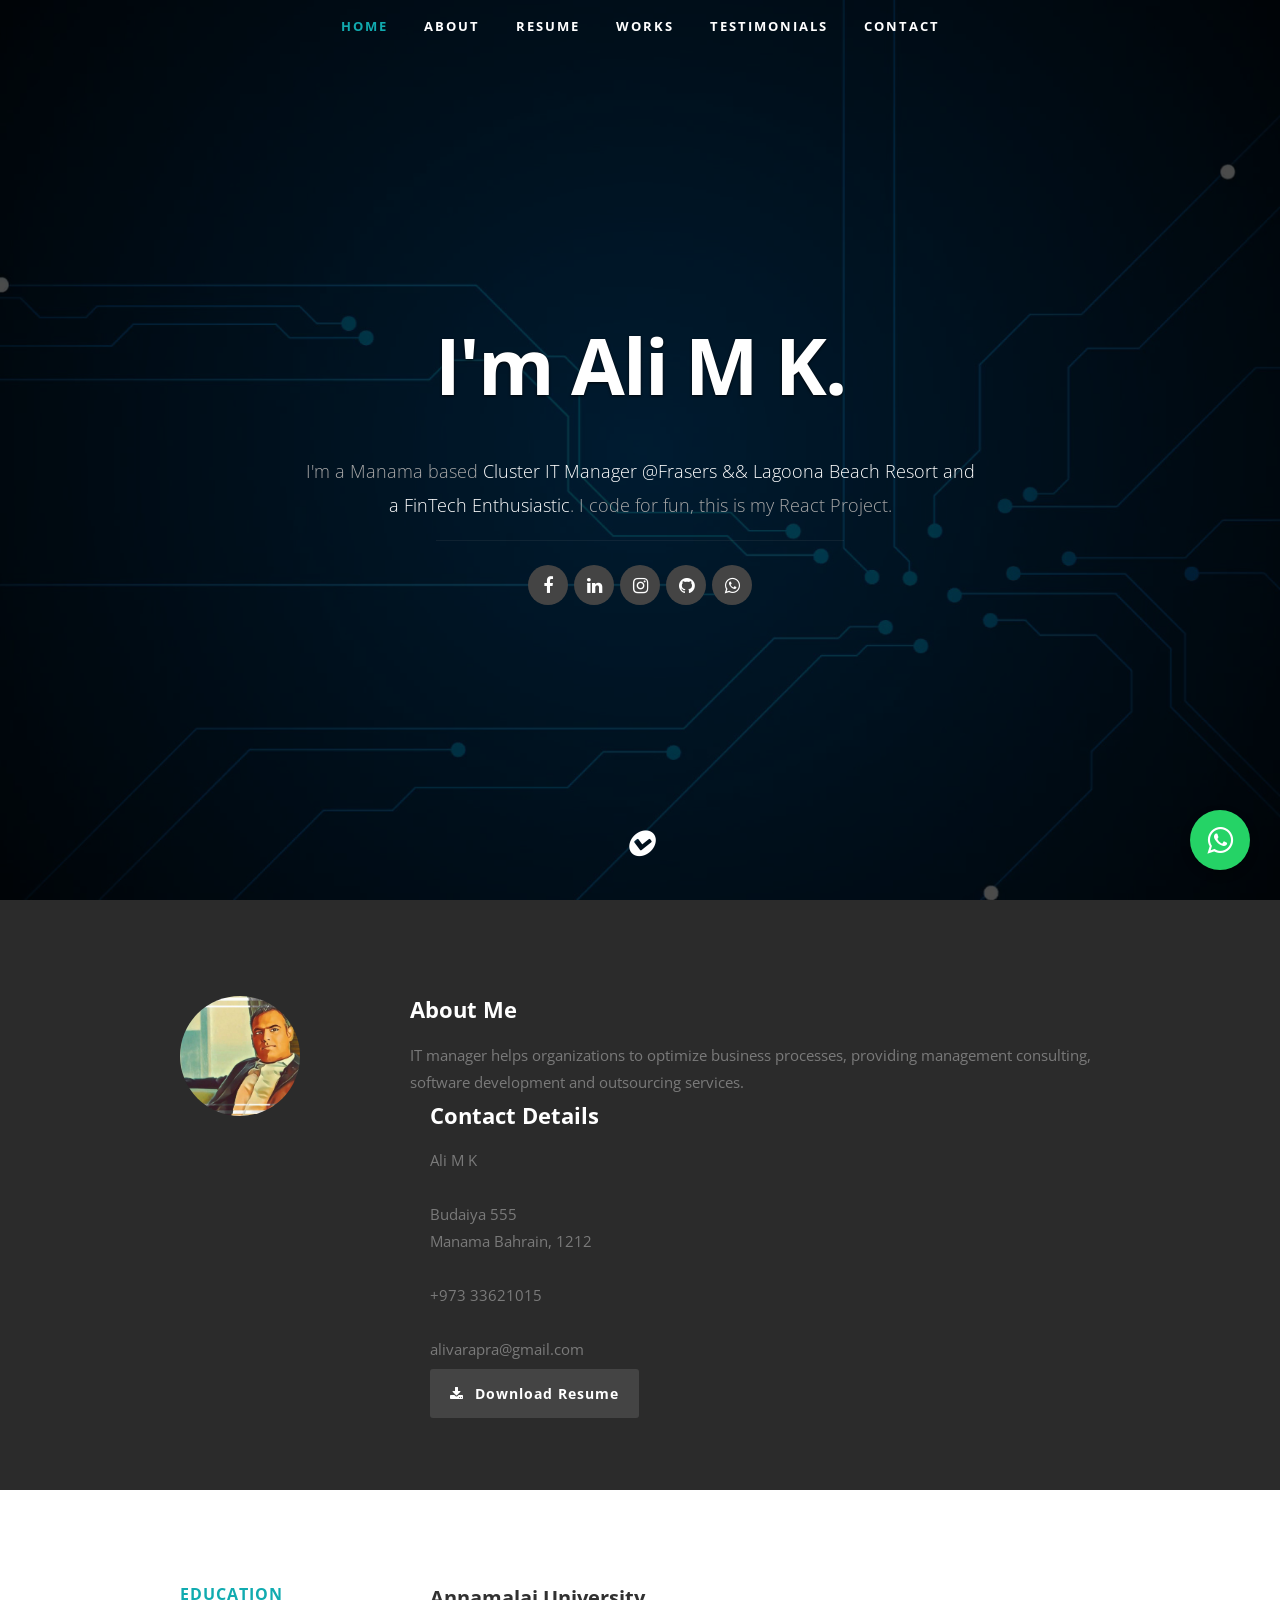
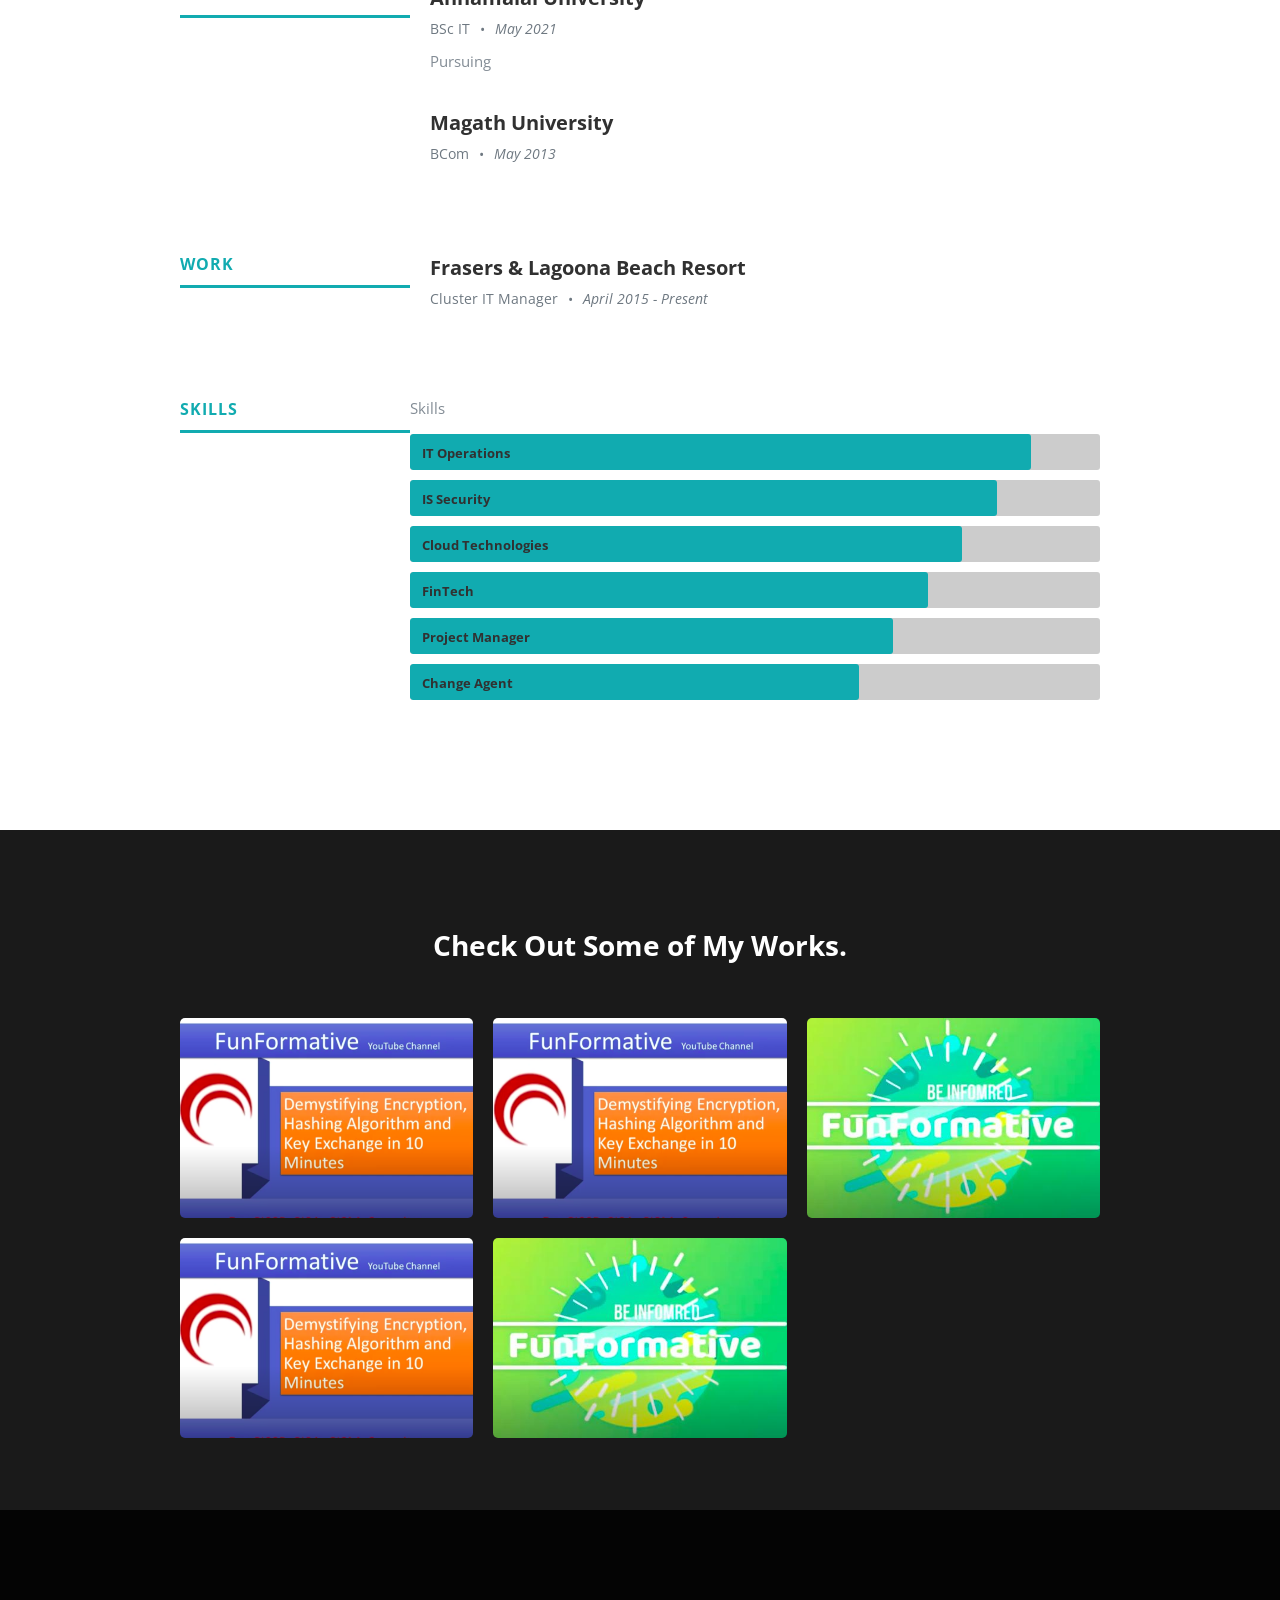
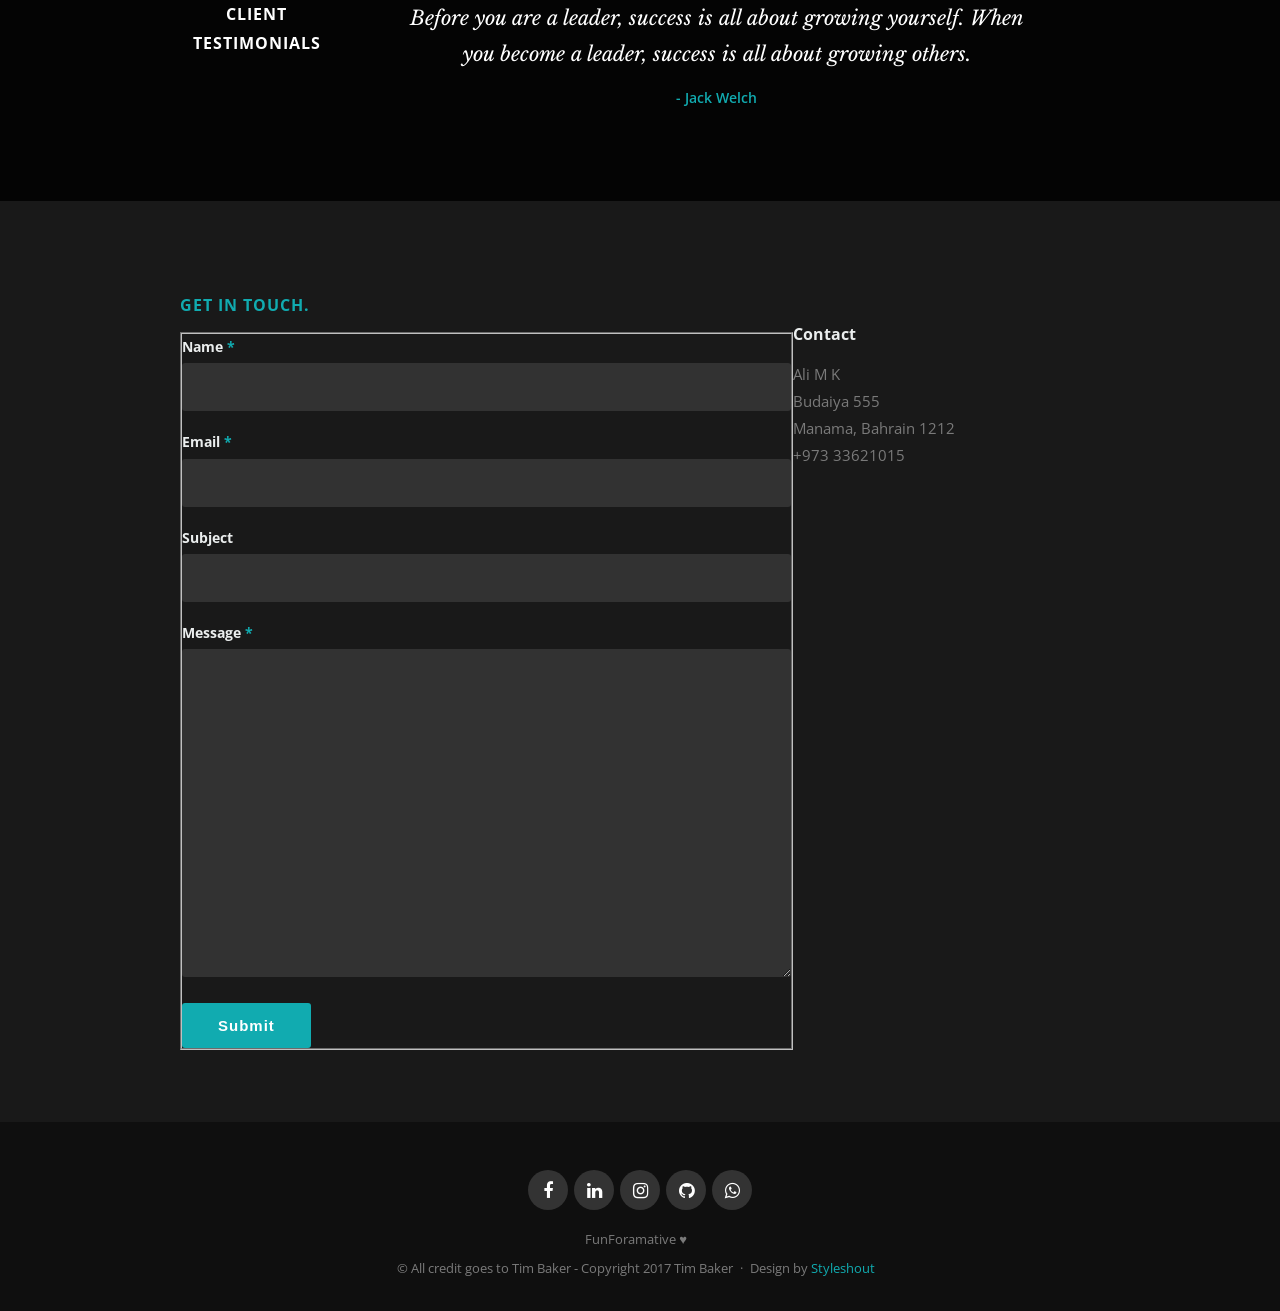
==== index.html @ 4a681411 "Initial commit: Ali MK portfolio replica Static HTML/CSS/JS portfolio site with all sections: Home, " ====
<!DOCTYPE html>
<html lang="en">
<head>
  <meta charset="UTF-8" />
  <meta name="viewport" content="width=device-width, initial-scale=1.0" />
  <title>Ali MK | IT Operations && IS Security</title>
  <link rel="stylesheet" href="css/style.css" />
  <link rel="stylesheet" href="https://cdnjs.cloudflare.com/ajax/libs/font-awesome/4.7.0/css/font-awesome.min.css" />
  <link href="https://fonts.googleapis.com/css2?family=Open+Sans:wght@300;400;600;700&family=Libre+Baskerville:ital@0;1&display=swap" rel="stylesheet" />
</head>
<body>

  <!-- WhatsApp Floating Button -->
  <a href="https://wa.me/97333621015?text=Hi%20!%2" class="whatsapp-float" target="_blank" rel="noopener">
    <i class="fa fa-whatsapp"></i>
  </a>

  <!-- Header -->
  <header id="home">
    <nav id="nav-wrap">
      <a class="mobile-btn" href="#nav-wrap" title="Show navigation">Show navigation</a>
      <a class="mobile-btn" href="#home" title="Hide navigation">Hide navigation</a>
      <ul id="nav" class="nav">
        <li class="current"><a class="smoothscroll" href="#home">Home</a></li>
        <li><a class="smoothscroll" href="#about">About</a></li>
        <li><a class="smoothscroll" href="#resume">Resume</a></li>
        <li><a class="smoothscroll" href="#portfolio">Works</a></li>
        <li><a class="smoothscroll" href="#testimonials">Testimonials</a></li>
        <li><a class="smoothscroll" href="#contact">Contact</a></li>
      </ul>
    </nav>

    <div class="row banner">
      <div class="banner-text">
        <h1 class="responsive-headline">I'm Ali M K.</h1>
        <h3>I'm a Manama based <span>Cluster IT Manager @Frasers && Lagoona Beach Resort and a FinTech Enthusiastic</span>. I code for fun, this is my React Project.</h3>
        <hr />
        <ul class="social">
          <li><a href="https://www.facebook.com/alivarapra" target="_blank"><i class="fa fa-facebook"></i></a></li>
          <li><a href="https://www.linkedin.com/in/alivarapra/" target="_blank"><i class="fa fa-linkedin"></i></a></li>
          <li><a href="https://www.instagram.com/alivarapra/" target="_blank"><i class="fa fa-instagram"></i></a></li>
          <li><a href="http://github.com/alivarapra" target="_blank"><i class="fa fa-github"></i></a></li>
          <li><a href="https://wa.me/97333621015?text=Hi%20!%2" target="_blank"><i class="fa fa-whatsapp"></i></a></li>
        </ul>
      </div>
    </div>

    <p class="scrolldown">
      <a class="smoothscroll" href="#about"><i class="icon-down-circle"></i></a>
    </p>
  </header>

  <!-- About Section -->
  <section id="about">
    <div class="row">
      <div class="three columns">
        <img class="profile-pic" src="images/profile.jpeg" alt="Ali MK Profile Pic" />
      </div>
      <div class="nine columns main-col">
        <h2>About Me</h2>
        <p>IT manager helps organizations to optimize business processes, providing management consulting, software development and outsourcing services.</p>
        <div class="row">
          <div class="columns contact-details">
            <h2>Contact Details</h2>
            <p class="address">
              <span>Ali M K</span><br />
              <span>Budaiya 555<br />Manama Bahrain, 1212</span><br />
              <span>+973 33621015</span><br />
              <span>alivarapra@gmail.com</span>
            </p>
          </div>
          <div class="columns download">
            <p>
              <a href="https://www.linkedin.com/in/alivarapra/" class="button" target="_blank">
                <i class="fa fa-download"></i> Download Resume
              </a>
            </p>
          </div>
        </div>
      </div>
    </div>
  </section>

  <!-- Resume Section -->
  <section id="resume">
    <!-- Education -->
    <div class="row education">
      <div class="three columns header-col">
        <h1><span>Education</span></h1>
      </div>
      <div class="nine columns main-col">
        <div class="row item">
          <div class="twelve columns">
            <h3>Annamalai University</h3>
            <p class="info">BSc IT <span>&bull;</span> <em class="date">May 2021</em></p>
            <p>Pursuing</p>
          </div>
        </div>
        <div class="row item">
          <div class="twelve columns">
            <h3>Magath University</h3>
            <p class="info">BCom <span>&bull;</span> <em class="date">May 2013</em></p>
          </div>
        </div>
      </div>
    </div>

    <!-- Work -->
    <div class="row work">
      <div class="three columns header-col">
        <h1><span>Work</span></h1>
      </div>
      <div class="nine columns main-col">
        <div class="row item">
          <div class="twelve columns">
            <h3>Frasers &amp; Lagoona Beach Resort</h3>
            <p class="info">Cluster IT Manager <span>&bull;</span> <em class="date">April 2015 - Present</em></p>
          </div>
        </div>
      </div>
    </div>

    <!-- Skills -->
    <div class="row skill">
      <div class="three columns header-col">
        <h1><span>Skills</span></h1>
      </div>
      <div class="nine columns main-col">
        <p>Skills</p>
        <div class="bars">
          <ul class="skills">
            <li><span class="bar-expand it-ops"></span><em>IT Operations</em></li>
            <li><span class="bar-expand is-sec"></span><em>IS Security</em></li>
            <li><span class="bar-expand cloud"></span><em>Cloud Technologies</em></li>
            <li><span class="bar-expand fintech"></span><em>FinTech</em></li>
            <li><span class="bar-expand pm"></span><em>Project Manager</em></li>
            <li><span class="bar-expand change"></span><em>Change Agent</em></li>
          </ul>
        </div>
      </div>
    </div>
  </section>

  <!-- Portfolio Section -->
  <section id="portfolio">
    <div class="row">
      <div class="twelve columns collapsed">
        <h1>Check Out Some of My Works.</h1>
        <div id="portfolio-wrapper" class="bgrid-quarters s-bgrid-thirds cf">

          <div class="columns portfolio-item">
            <div class="item-wrap">
              <a href="https://www.youtube.com/watch?v=duIaJPMP1SU" target="_blank">
                <img alt="YouTuber" src="images/portfolio/whatsapp-mern.jpeg" />
                <div class="overlay">
                  <div class="portfolio-item-meta">
                    <h5>YouTuber</h5>
                    <p>IS Security</p>
                  </div>
                </div>
                <div class="link-icon"><i class="fa fa-link"></i></div>
              </a>
            </div>
          </div>

          <div class="columns portfolio-item">
            <div class="item-wrap">
              <a href="https://www.youtube.com/watch?v=duIaJPMP1SU" target="_blank">
                <img alt="CyberSecurity" src="images/portfolio/whatsapp-mern2.jpeg" />
                <div class="overlay">
                  <div class="portfolio-item-meta">
                    <h5>CyberSecurity</h5>
                    <p>Cyber Security</p>
                  </div>
                </div>
                <div class="link-icon"><i class="fa fa-link"></i></div>
              </a>
            </div>
          </div>

          <div class="columns portfolio-item">
            <div class="item-wrap">
              <a href="https://www.youtube.com/watch?v=yS6Efsk_jgs&t" target="_blank">
                <img alt="Fun Formative" src="images/portfolio/facebook-clone.png" />
                <div class="overlay">
                  <div class="portfolio-item-meta">
                    <h5>Fun Formative</h5>
                    <p>Power Point Tips</p>
                  </div>
                </div>
                <div class="link-icon"><i class="fa fa-link"></i></div>
              </a>
            </div>
          </div>

          <div class="columns portfolio-item">
            <div class="item-wrap">
              <a href="https://www.youtube.com/watch?v=BtJeH_-XYaA" target="_blank">
                <img alt="YouTube" src="images/portfolio/airbnb-clone.jpeg" />
                <div class="overlay">
                  <div class="portfolio-item-meta">
                    <h5>YouTube</h5>
                    <p>Security Tips</p>
                  </div>
                </div>
                <div class="link-icon"><i class="fa fa-link"></i></div>
              </a>
            </div>
          </div>

          <div class="columns portfolio-item">
            <div class="item-wrap">
              <a href="https://www.youtube.com/watch?v=XtMThy8QKqU&t=9358s" target="_blank">
                <img alt="YouTube" src="images/portfolio/netflix-clone.jpeg" />
                <div class="overlay">
                  <div class="portfolio-item-meta">
                    <h5>YouTube</h5>
                    <p>IT Tips</p>
                  </div>
                </div>
                <div class="link-icon"><i class="fa fa-link"></i></div>
              </a>
            </div>
          </div>

        </div>
      </div>
    </div>
  </section>

  <!-- Testimonials Section -->
  <section id="testimonials">
    <div class="text-container">
      <div class="row">
        <div class="two columns header-col">
          <h1><span>Client Testimonials</span></h1>
        </div>
        <div class="ten columns flex-container">
          <div class="flexslider">
            <ul class="slides">
              <li>
                <blockquote>
                  <p>Before you are a leader, success is all about growing yourself. When you become a leader, success is all about growing others.</p>
                  <cite>Jack Welch</cite>
                </blockquote>
              </li>
              <li>
                <blockquote>
                  <p>A leader is one who knows the way, goes the way, and shows the way.</p>
                  <cite>John C. Maxwell</cite>
                </blockquote>
              </li>
            </ul>
          </div>
        </div>
      </div>
    </div>
  </section>

  <!-- Contact Section -->
  <section id="contact">
    <div class="row section-head">
      <div class="two columns header-col">
        <h1><span>Get In Touch.</span></h1>
      </div>
      <div class="ten columns">
        <p class="lead"></p>
      </div>
    </div>

    <div class="row">
      <div class="eight columns">
        <form id="contactForm">
          <fieldset>
            <div>
              <label for="contactName">Name <span class="required">*</span></label>
              <input type="text" id="contactName" name="contactName" required />
            </div>
            <div>
              <label for="contactEmail">Email <span class="required">*</span></label>
              <input type="text" id="contactEmail" name="contactEmail" required />
            </div>
            <div>
              <label for="contactSubject">Subject</label>
              <input type="text" id="contactSubject" name="contactSubject" />
            </div>
            <div>
              <label for="contactMessage">Message <span class="required">*</span></label>
              <textarea cols="50" rows="15" id="contactMessage" name="contactMessage" required></textarea>
            </div>
            <div>
              <button type="submit" class="submit">Submit</button>
            </div>
          </fieldset>
        </form>
        <div id="message-warning">Error boy</div>
        <div id="message-success"><i class="fa fa-check"></i> Your message was sent, thank you!</div>
      </div>

      <aside class="four columns footer-widgets">
        <div class="widget widget_contact">
          <h4>Contact</h4>
          <p class="address">
            Ali M K<br />
            Budaiya 555<br />
            Manama, Bahrain 1212<br />
            <span>+973 33621015</span>
          </p>
        </div>
      </aside>
    </div>
  </section>

  <!-- Footer -->
  <footer>
    <div class="row">
      <div class="twelve columns">
        <ul class="social-links">
          <li><a href="https://www.facebook.com/alivarapra" target="_blank"><i class="fa fa-facebook"></i></a></li>
          <li><a href="https://www.linkedin.com/in/alivarapra/" target="_blank"><i class="fa fa-linkedin"></i></a></li>
          <li><a href="https://www.instagram.com/alivarapra/" target="_blank"><i class="fa fa-instagram"></i></a></li>
          <li><a href="http://github.com/alivarapra" target="_blank"><i class="fa fa-github"></i></a></li>
          <li><a href="https://wa.me/97333621015?text=Hi%20!%2" target="_blank"><i class="fa fa-whatsapp"></i></a></li>
        </ul>
        <ul class="copyright">
          <li>FunForamative &hearts;</li>
        </ul>
        <ul class="copyright">
          <li>&copy; All credit goes to Tim Baker - Copyright 2017 Tim Baker</li>
          <li>Design by <a href="http://www.styleshout.com/" title="Styleshout" target="_blank">Styleshout</a></li>
        </ul>
      </div>
      <div id="go-top">
        <a class="smoothscroll" title="Back to Top" href="#home"><i class="fa fa-angle-up"></i></a>
      </div>
    </div>
  </footer>

  <!-- Scripts -->
  <script src="js/main.js"></script>
</body>
</html>
---- css/style.css ----
/* ----------------------------------------------------------------
   Base / Reset
---------------------------------------------------------------- */
*, *::before, *::after { box-sizing: border-box; margin: 0; padding: 0; }

html { font-size: 62.5%; scroll-behavior: smooth; }

body {
  font-family: 'Open Sans', sans-serif;
  font-size: 1.5rem;
  line-height: 1.8;
  color: #838c95;
  background: #0f0f0f;
}

a { text-decoration: none; color: #11abb0; transition: color 0.3s; }
a:hover { color: #fff; }

h1, h2, h3, h4, h5, h6 {
  font-family: 'Open Sans', sans-serif;
  color: #313131;
  font-weight: 700;
}

img { max-width: 100%; height: auto; }

ul { list-style: none; }

.row {
  max-width: 960px;
  margin: 0 auto;
  padding: 0 20px;
}

.row::after { content: ''; display: table; clear: both; }

/* Columns */
.three.columns  { width: 25%; float: left; }
.four.columns   { width: 33.33%; float: left; }
.eight.columns  { width: 66.66%; float: left; }
.nine.columns   { width: 75%; float: left; }
.ten.columns    { width: 83.33%; float: left; }
.twelve.columns { width: 100%; float: left; }
.two.columns    { width: 16.66%; float: left; }

/* ----------------------------------------------------------------
   WhatsApp Floating Button
---------------------------------------------------------------- */
.whatsapp-float {
  position: fixed;
  bottom: 30px;
  right: 30px;
  background: #25d366;
  color: #fff;
  width: 60px;
  height: 60px;
  border-radius: 50%;
  display: flex;
  align-items: center;
  justify-content: center;
  font-size: 3rem;
  z-index: 1000;
  box-shadow: 0 4px 10px rgba(0,0,0,0.3);
  transition: transform 0.3s;
}
.whatsapp-float:hover { transform: scale(1.1); color: #fff; }

/* ----------------------------------------------------------------
   Header
---------------------------------------------------------------- */
header {
  position: relative;
  width: 100%;
  min-height: 100vh;
  background: url('../images/header-background.jpg') no-repeat center center;
  background-size: cover;
  text-align: center;
  display: flex;
  flex-direction: column;
  justify-content: center;
  align-items: center;
}

header::before {
  content: '';
  position: absolute;
  top: 0; left: 0;
  width: 100%; height: 100%;
  background: rgba(0, 0, 0, 0.7);
}

header * { position: relative; z-index: 1; }

/* Navigation */
#nav-wrap {
  position: fixed;
  top: 0; left: 0;
  width: 100%;
  z-index: 999;
  padding: 12px 0;
  transition: background 0.3s;
}

#nav-wrap.opaque {
  background: rgba(0, 0, 0, 0.85);
}

.mobile-btn { display: none; }

#nav {
  display: flex;
  justify-content: center;
  gap: 8px;
}

#nav li a {
  color: #fff;
  font-size: 1.3rem;
  font-weight: 700;
  text-transform: uppercase;
  letter-spacing: 2px;
  padding: 8px 14px;
  transition: color 0.3s;
}

#nav li a:hover,
#nav li.current a {
  color: #11abb0;
}

/* Banner */
.banner { margin-top: 0; }

.banner-text { text-align: center; }

.banner-text h1 {
  font-size: 7.8rem;
  color: #fff;
  font-weight: 700;
  letter-spacing: -2px;
  margin-bottom: 18px;
  text-shadow: 0 1px 3px rgba(0,0,0,0.8);
  font-family: 'Open Sans', sans-serif;
}

.banner-text h3 {
  font-size: 1.8rem;
  color: #a8a8a8;
  font-weight: 300;
  line-height: 1.9;
  max-width: 680px;
  margin: 0 auto;
}

.banner-text h3 span { color: #fff; }

.banner-text hr {
  width: 60%;
  margin: 18px auto 24px;
  border: none;
  border-top: 1px solid rgba(150,150,150,0.1);
}

/* Social icons */
.social {
  display: flex;
  justify-content: center;
  gap: 6px;
}

.social li a {
  display: inline-block;
  width: 40px;
  height: 40px;
  line-height: 40px;
  border-radius: 50%;
  color: #fff;
  font-size: 1.8rem;
  background: #444;
  transition: background 0.3s;
}
.social li a:hover { background: #11abb0; }

/* Scroll down arrow */
.scrolldown { position: absolute; bottom: 30px; width: 100%; text-align: center; }
.scrolldown a { color: #fff; font-size: 3rem; }
.scrolldown a:hover { color: #11abb0; }

.icon-down-circle::before { content: '\f13a'; font-family: FontAwesome; }

/* ----------------------------------------------------------------
   About Section
---------------------------------------------------------------- */
#about {
  background: #2b2b2b;
  padding: 90px 0 72px;
  color: #7a7a7a;
}

#about h2 { font-size: 2.2rem; color: #fff; margin-bottom: 12px; }

.profile-pic {
  width: 120px;
  height: 120px;
  border-radius: 50%;
  object-fit: cover;
  margin-top: 6px;
}

.address span { display: block; }

.button {
  display: inline-block;
  padding: 12px 20px;
  background: #444;
  color: #fff;
  font-size: 1.4rem;
  font-weight: 700;
  letter-spacing: 1px;
  border-radius: 3px;
  transition: background 0.3s;
  margin-top: 6px;
}

.button:hover { background: #11abb0; color: #fff; }

.button i { margin-right: 6px; }

/* ----------------------------------------------------------------
   Resume Section
---------------------------------------------------------------- */
#resume {
  background: #fff;
  padding: 90px 0 72px;
}

#resume .header-col h1 {
  font-size: 1.6rem;
  color: #11abb0;
  text-transform: uppercase;
  letter-spacing: 1px;
  border-bottom: 3px solid #11abb0;
  padding-bottom: 6px;
}

#resume h3 {
  font-size: 2rem;
  color: #313131;
}

#resume .info {
  font-size: 1.4rem;
  color: #6e7881;
  margin-bottom: 6px;
}

#resume .info span { margin: 0 6px; }
#resume .info .date { font-style: italic; }

.education, .work, .skill {
  margin-bottom: 48px;
}

.item { margin-bottom: 30px; }

/* Skill Bars */
.bars { margin-top: 12px; }

.skills li {
  position: relative;
  background: #ccc;
  margin-bottom: 10px;
  height: 36px;
  line-height: 36px;
  border-radius: 3px;
  overflow: hidden;
}

.skills li em {
  font-size: 1.3rem;
  font-weight: 700;
  color: #313131;
  position: relative;
  z-index: 2;
  padding-left: 12px;
  font-style: normal;
}

.bar-expand {
  position: absolute;
  top: 0; left: 0;
  height: 100%;
  background: #11abb0;
  border-radius: 3px;
  transition: width 1s ease-in-out;
}

.it-ops   { width: 90%; }
.is-sec   { width: 85%; }
.cloud    { width: 80%; }
.fintech  { width: 75%; }
.pm       { width: 70%; }
.change   { width: 65%; }

/* ----------------------------------------------------------------
   Portfolio Section
---------------------------------------------------------------- */
#portfolio {
  background: #1a1a1a;
  padding: 90px 0 72px;
}

#portfolio h1 {
  font-size: 2.8rem;
  color: #fff;
  text-align: center;
  margin-bottom: 48px;
}

#portfolio-wrapper {
  display: grid;
  grid-template-columns: repeat(auto-fill, minmax(220px, 1fr));
  gap: 20px;
}

.portfolio-item .item-wrap {
  position: relative;
  overflow: hidden;
  border-radius: 5px;
}

.portfolio-item .item-wrap img {
  display: block;
  width: 100%;
  height: 200px;
  object-fit: cover;
  transition: transform 0.4s;
}

.portfolio-item .item-wrap:hover img {
  transform: scale(1.1);
}

.portfolio-item .overlay {
  position: absolute;
  top: 0; left: 0;
  width: 100%; height: 100%;
  background: rgba(0, 0, 0, 0.7);
  opacity: 0;
  transition: opacity 0.4s;
  display: flex;
  align-items: center;
  justify-content: center;
  text-align: center;
}

.portfolio-item .item-wrap:hover .overlay { opacity: 1; }

.portfolio-item-meta h5 { color: #fff; font-size: 1.6rem; margin-bottom: 4px; }
.portfolio-item-meta p { color: #c6c7c7; font-size: 1.3rem; }

.link-icon {
  position: absolute;
  bottom: 10px;
  right: 10px;
  color: #fff;
  font-size: 1.8rem;
  opacity: 0;
  transition: opacity 0.4s;
}

.portfolio-item .item-wrap:hover .link-icon { opacity: 1; }

/* ----------------------------------------------------------------
   Testimonials Section
---------------------------------------------------------------- */
#testimonials {
  background: url('../images/testimonials-bg.jpg') no-repeat center center;
  background-size: cover;
  background-attachment: fixed;
  padding: 90px 0;
  text-align: center;
  position: relative;
}

#testimonials::before {
  content: '';
  position: absolute;
  top: 0; left: 0;
  width: 100%; height: 100%;
  background: rgba(0, 0, 0, 0.7);
}

#testimonials * { position: relative; z-index: 1; }

#testimonials h1 {
  font-size: 1.6rem;
  color: #fff;
  text-transform: uppercase;
  letter-spacing: 1px;
  margin-bottom: 30px;
}

.flexslider { overflow: hidden; }

.slides li {
  display: none;
  padding: 0 60px;
}

.slides li:first-child { display: block; }

.slides blockquote p {
  font-family: 'Libre Baskerville', serif;
  font-size: 2rem;
  font-style: italic;
  color: #fff;
  line-height: 1.8;
  padding-bottom: 12px;
}

.slides blockquote cite {
  font-size: 1.4rem;
  color: #11abb0;
  font-style: normal;
  font-weight: 600;
}

.slides blockquote cite::before { content: '- '; }

/* ----------------------------------------------------------------
   Contact Section
---------------------------------------------------------------- */
#contact {
  background: #191919;
  padding: 90px 0 72px;
  color: #7a7a7a;
}

#contact .section-head h1 {
  font-size: 1.6rem;
  color: #11abb0;
  text-transform: uppercase;
  letter-spacing: 1px;
}

#contact form { margin-top: 12px; }

#contact label {
  display: block;
  font-size: 1.4rem;
  color: #ebeeee;
  margin-bottom: 4px;
  font-weight: 700;
}

#contact input,
#contact textarea {
  width: 100%;
  padding: 14px;
  background: #323232;
  border: none;
  color: #fff;
  font-size: 1.5rem;
  font-family: 'Open Sans', sans-serif;
  margin-bottom: 18px;
  border-radius: 3px;
}

#contact textarea { min-height: 200px; resize: vertical; }

#contact .submit {
  background: #11abb0;
  color: #fff;
  border: none;
  padding: 14px 36px;
  font-size: 1.5rem;
  font-weight: 700;
  letter-spacing: 1px;
  cursor: pointer;
  border-radius: 3px;
  transition: background 0.3s;
}

#contact .submit:hover { background: #0e8c90; }

#message-warning { display: none; color: #d72828; margin-top: 10px; }
#message-success { display: none; color: #11abb0; margin-top: 10px; }

.footer-widgets h4 { color: #ebeeee; font-size: 1.6rem; margin-bottom: 12px; }
.footer-widgets .address { color: #7a7a7a; }

.required { color: #11abb0; }

/* ----------------------------------------------------------------
   Footer
---------------------------------------------------------------- */
footer {
  background: #0f0f0f;
  padding: 48px 0 24px;
  text-align: center;
  color: #7a7a7a;
}

.social-links {
  display: flex;
  justify-content: center;
  gap: 6px;
  margin-bottom: 18px;
}

.social-links li a {
  display: inline-block;
  width: 40px;
  height: 40px;
  line-height: 40px;
  border-radius: 50%;
  color: #fff;
  font-size: 1.8rem;
  background: #333;
  transition: background 0.3s;
}

.social-links li a:hover { background: #11abb0; }

.copyright { margin-bottom: 6px; font-size: 1.3rem; }
.copyright li { display: inline-block; }
.copyright li::after { content: ' \00b7 '; padding: 0 4px; }
.copyright li:last-child::after { content: ''; }
.copyright a { color: #11abb0; }

#go-top {
  position: fixed;
  bottom: 30px;
  right: 100px;
  z-index: 999;
  display: none;
}

#go-top a {
  background: #333;
  color: #fff;
  width: 40px;
  height: 40px;
  line-height: 40px;
  display: block;
  border-radius: 50%;
  font-size: 1.8rem;
  text-align: center;
  transition: background 0.3s;
}
#go-top a:hover { background: #11abb0; }

/* ----------------------------------------------------------------
   Responsive
---------------------------------------------------------------- */
@media only screen and (max-width: 768px) {
  .three.columns, .four.columns, .eight.columns,
  .nine.columns, .ten.columns, .twelve.columns,
  .two.columns {
    width: 100%;
    float: none;
  }

  .banner-text h1 { font-size: 4.8rem; }
  .banner-text h3 { font-size: 1.6rem; }

  #portfolio-wrapper { grid-template-columns: repeat(auto-fill, minmax(160px, 1fr)); }

  .slides li { padding: 0 20px; }

  .mobile-btn {
    display: block;
    color: #fff;
    font-size: 1.4rem;
    padding: 10px;
    text-align: center;
  }

  #nav { display: none; flex-direction: column; background: rgba(0,0,0,0.9); }
  #nav-wrap:target #nav { display: flex; }

  #go-top { right: 10px; }
  .whatsapp-float { bottom: 20px; right: 20px; width: 50px; height: 50px; font-size: 2.4rem; }
}
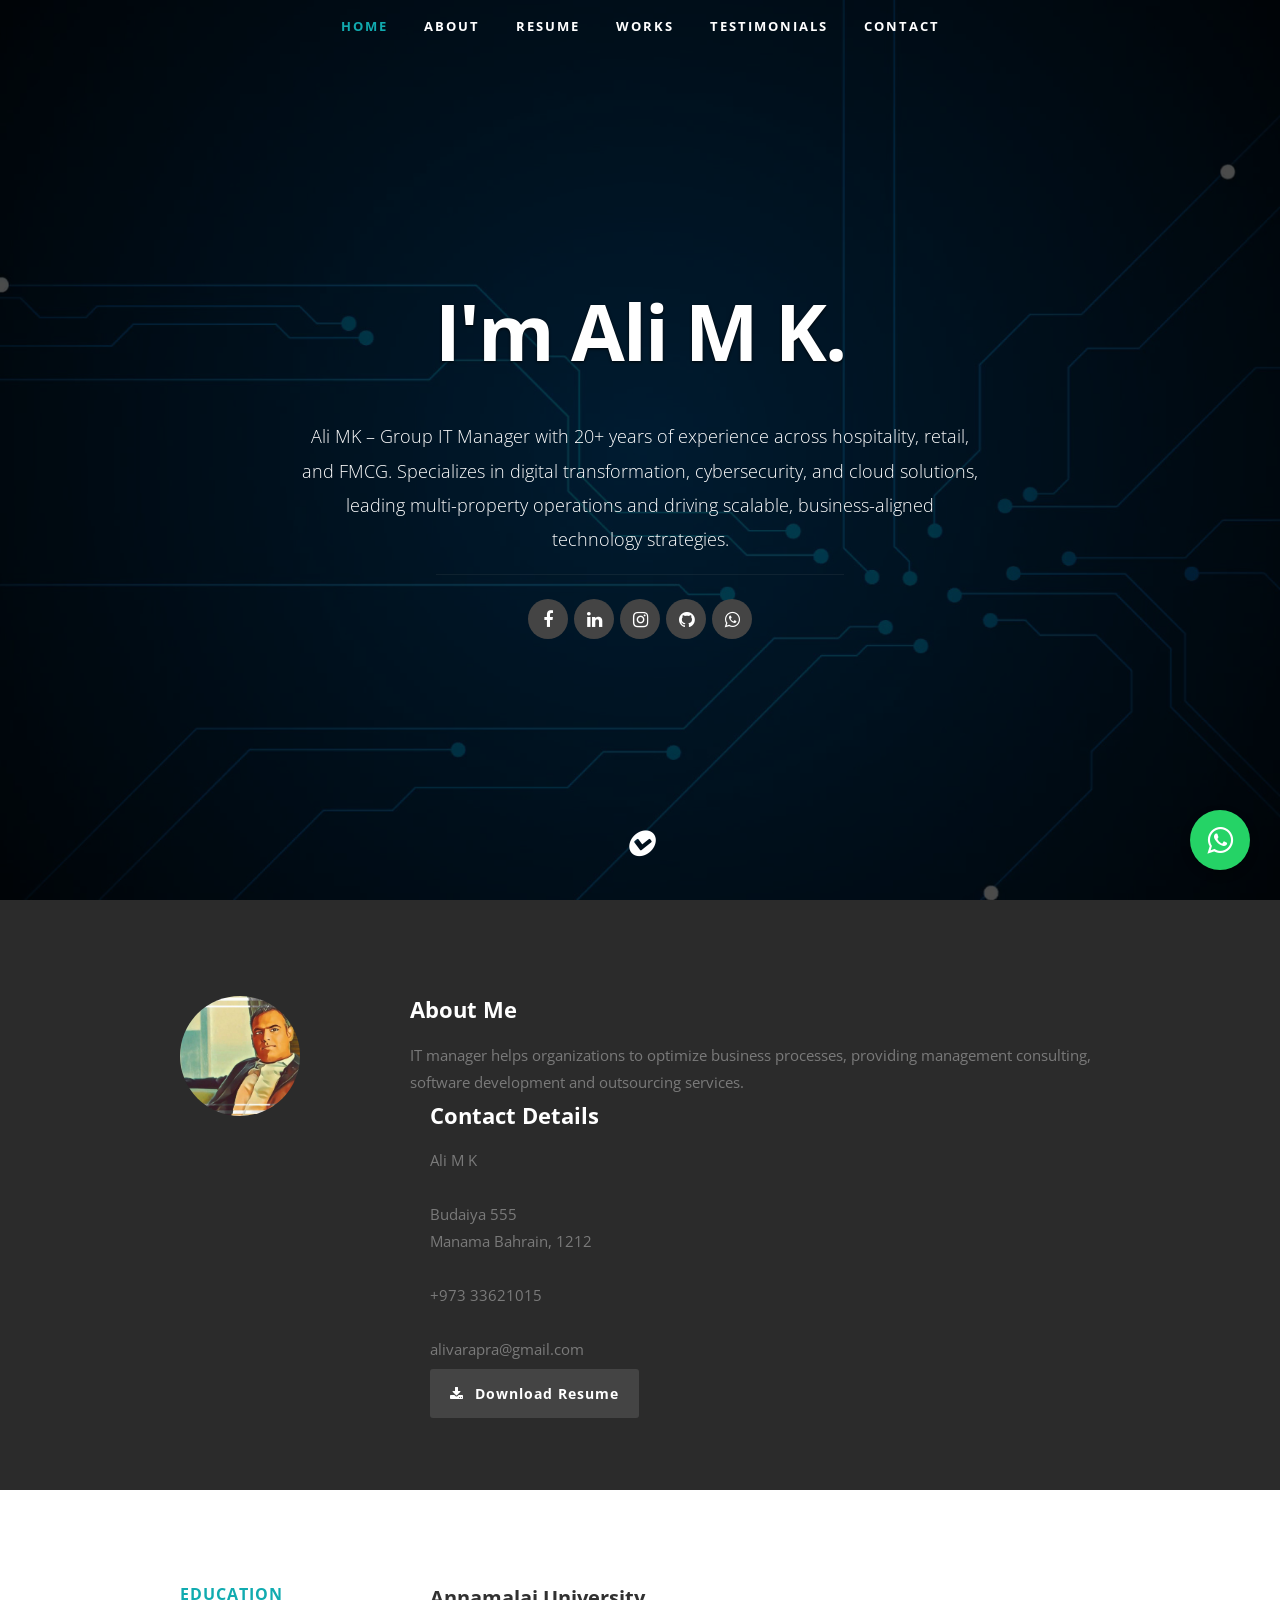
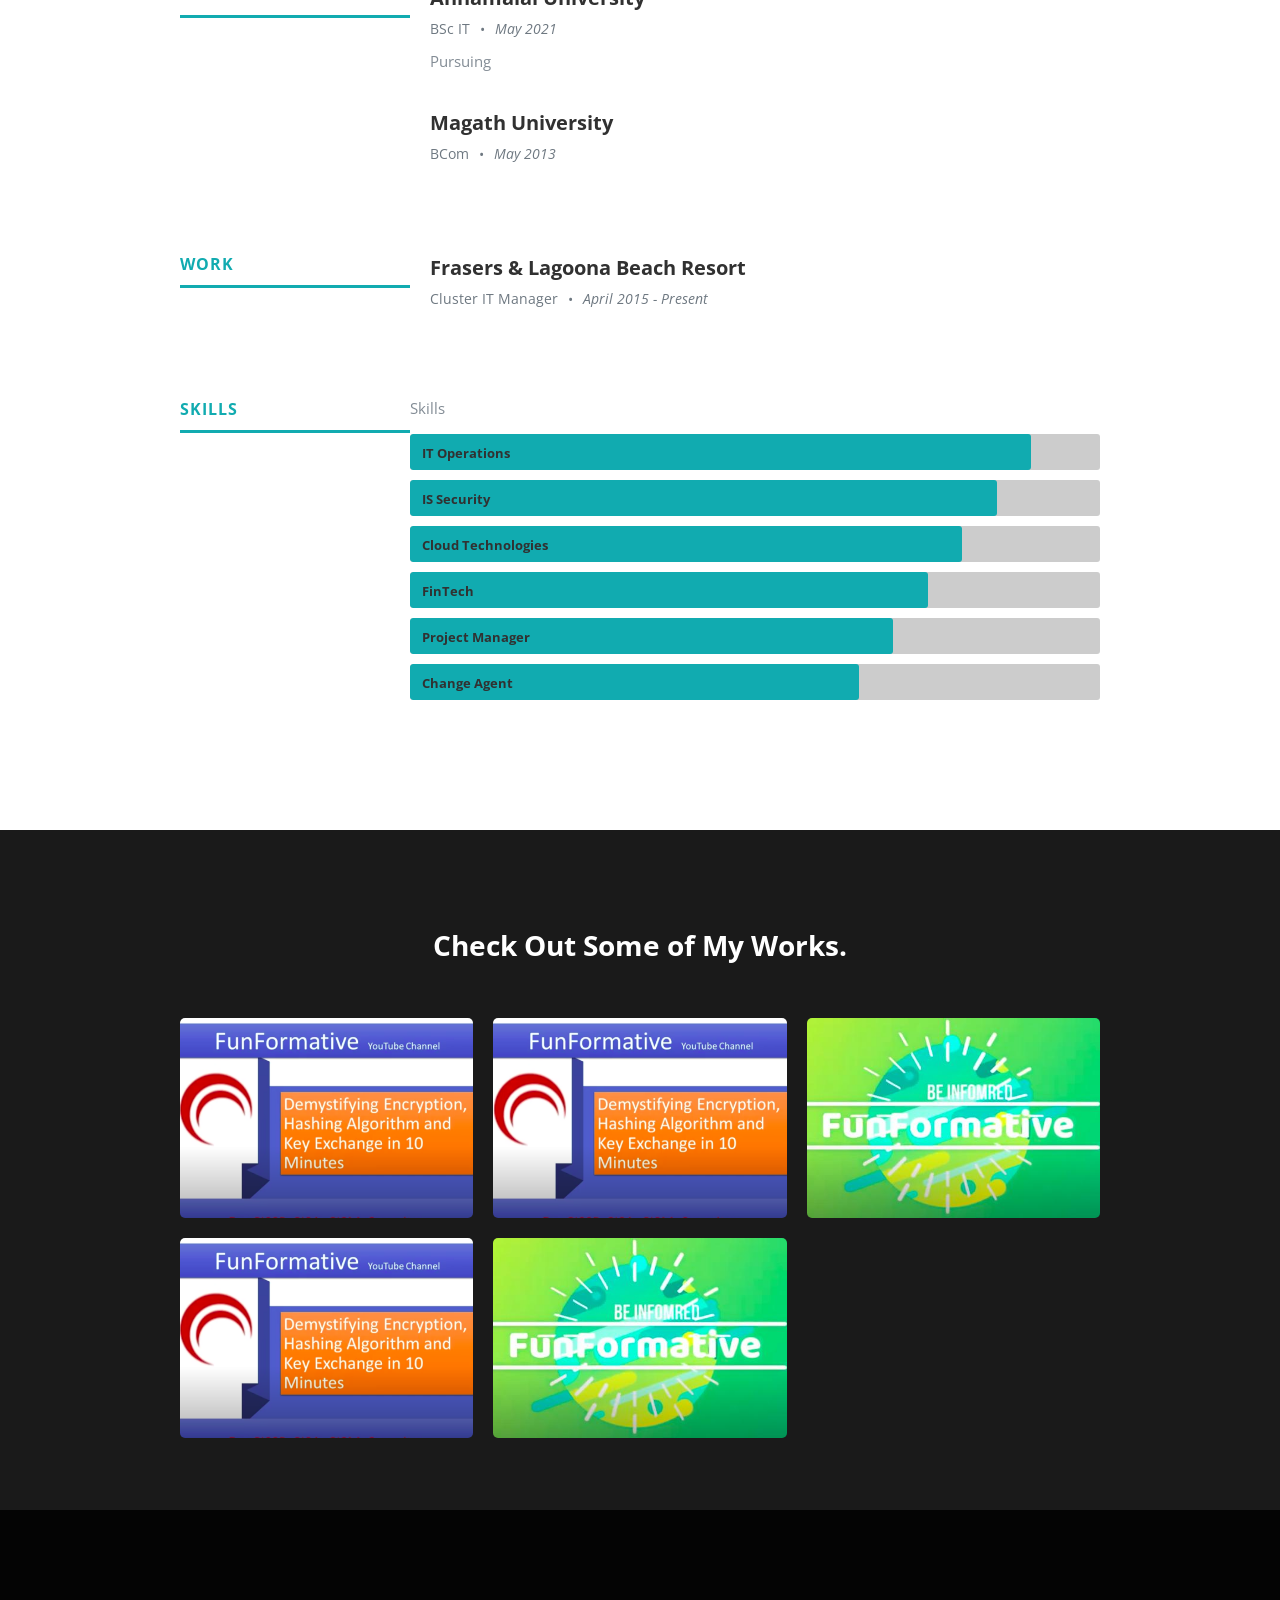
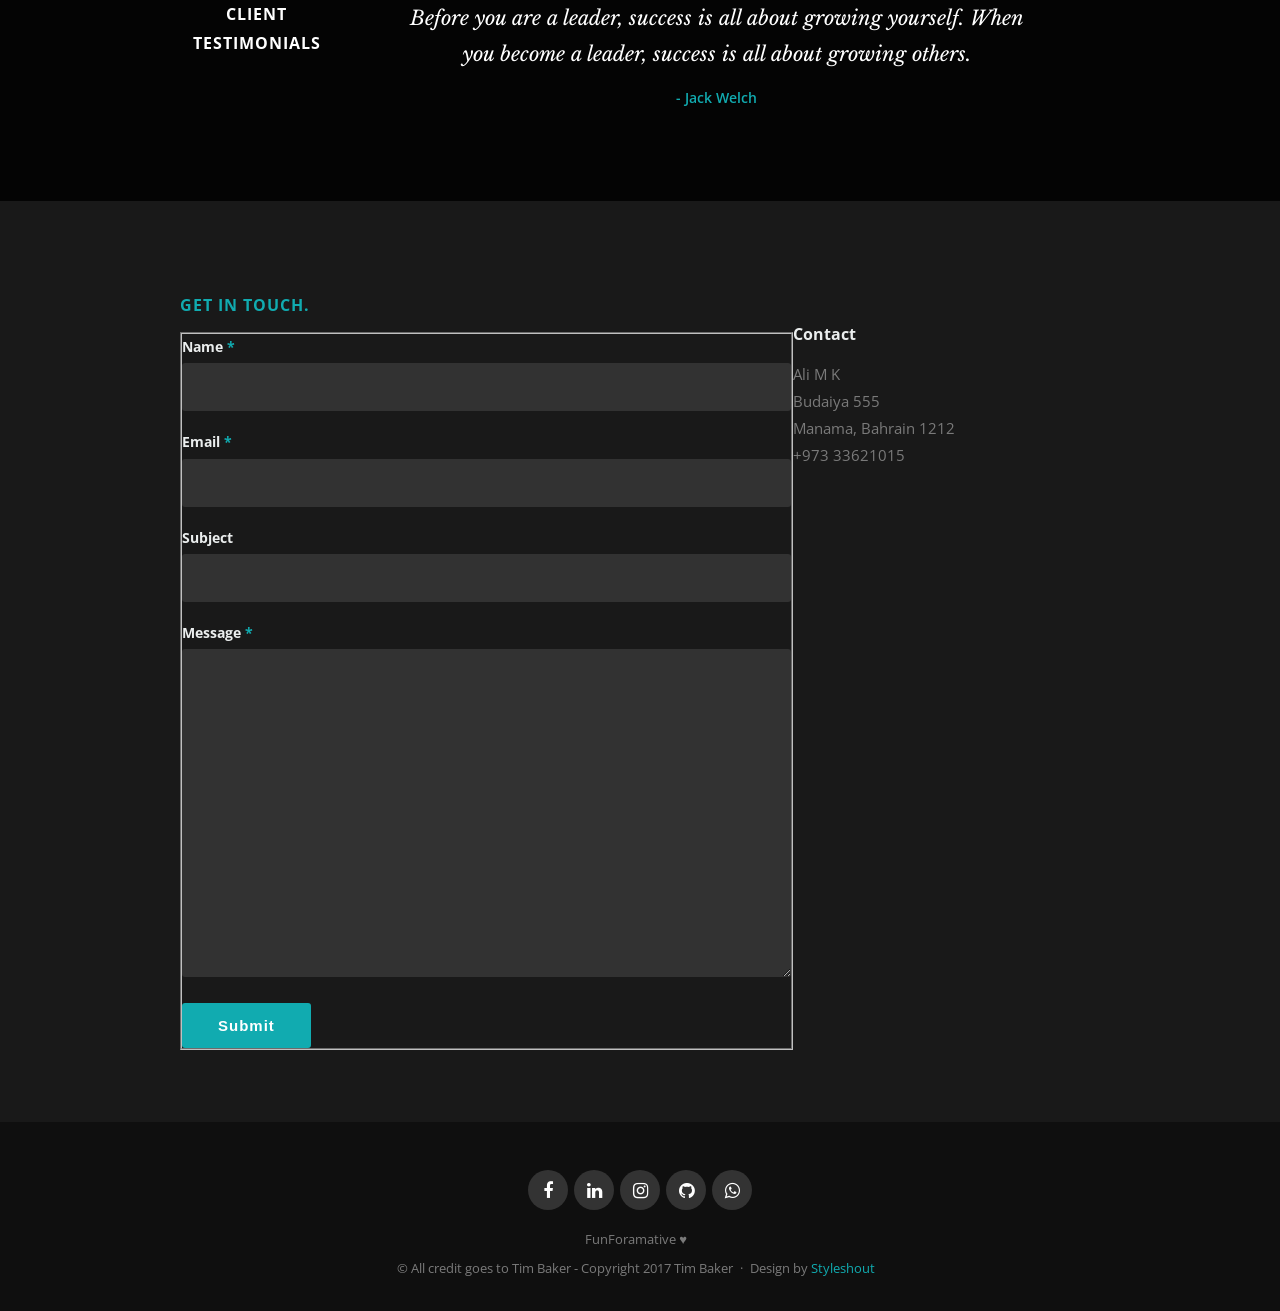
==== commit b8d3a606: "Update hero bio to reflect Group IT Manager role with 20+ years experience Co-Authored-By: Claude Op" ====
--- a/index.html
+++ b/index.html
@@ -33,7 +33,7 @@
     <div class="row banner">
       <div class="banner-text">
         <h1 class="responsive-headline">I'm Ali M K.</h1>
-        <h3>I'm a Manama based <span>Cluster IT Manager @Frasers && Lagoona Beach Resort and a FinTech Enthusiastic</span>. I code for fun, this is my React Project.</h3>
+        <h3><span>Ali MK – Group IT Manager with 20+ years of experience across hospitality, retail, and FMCG. Specializes in digital transformation, cybersecurity, and cloud solutions, leading multi-property operations and driving scalable, business-aligned technology strategies.</span></h3>
         <hr />
         <ul class="social">
           <li><a href="https://www.facebook.com/alivarapra" target="_blank"><i class="fa fa-facebook"></i></a></li>
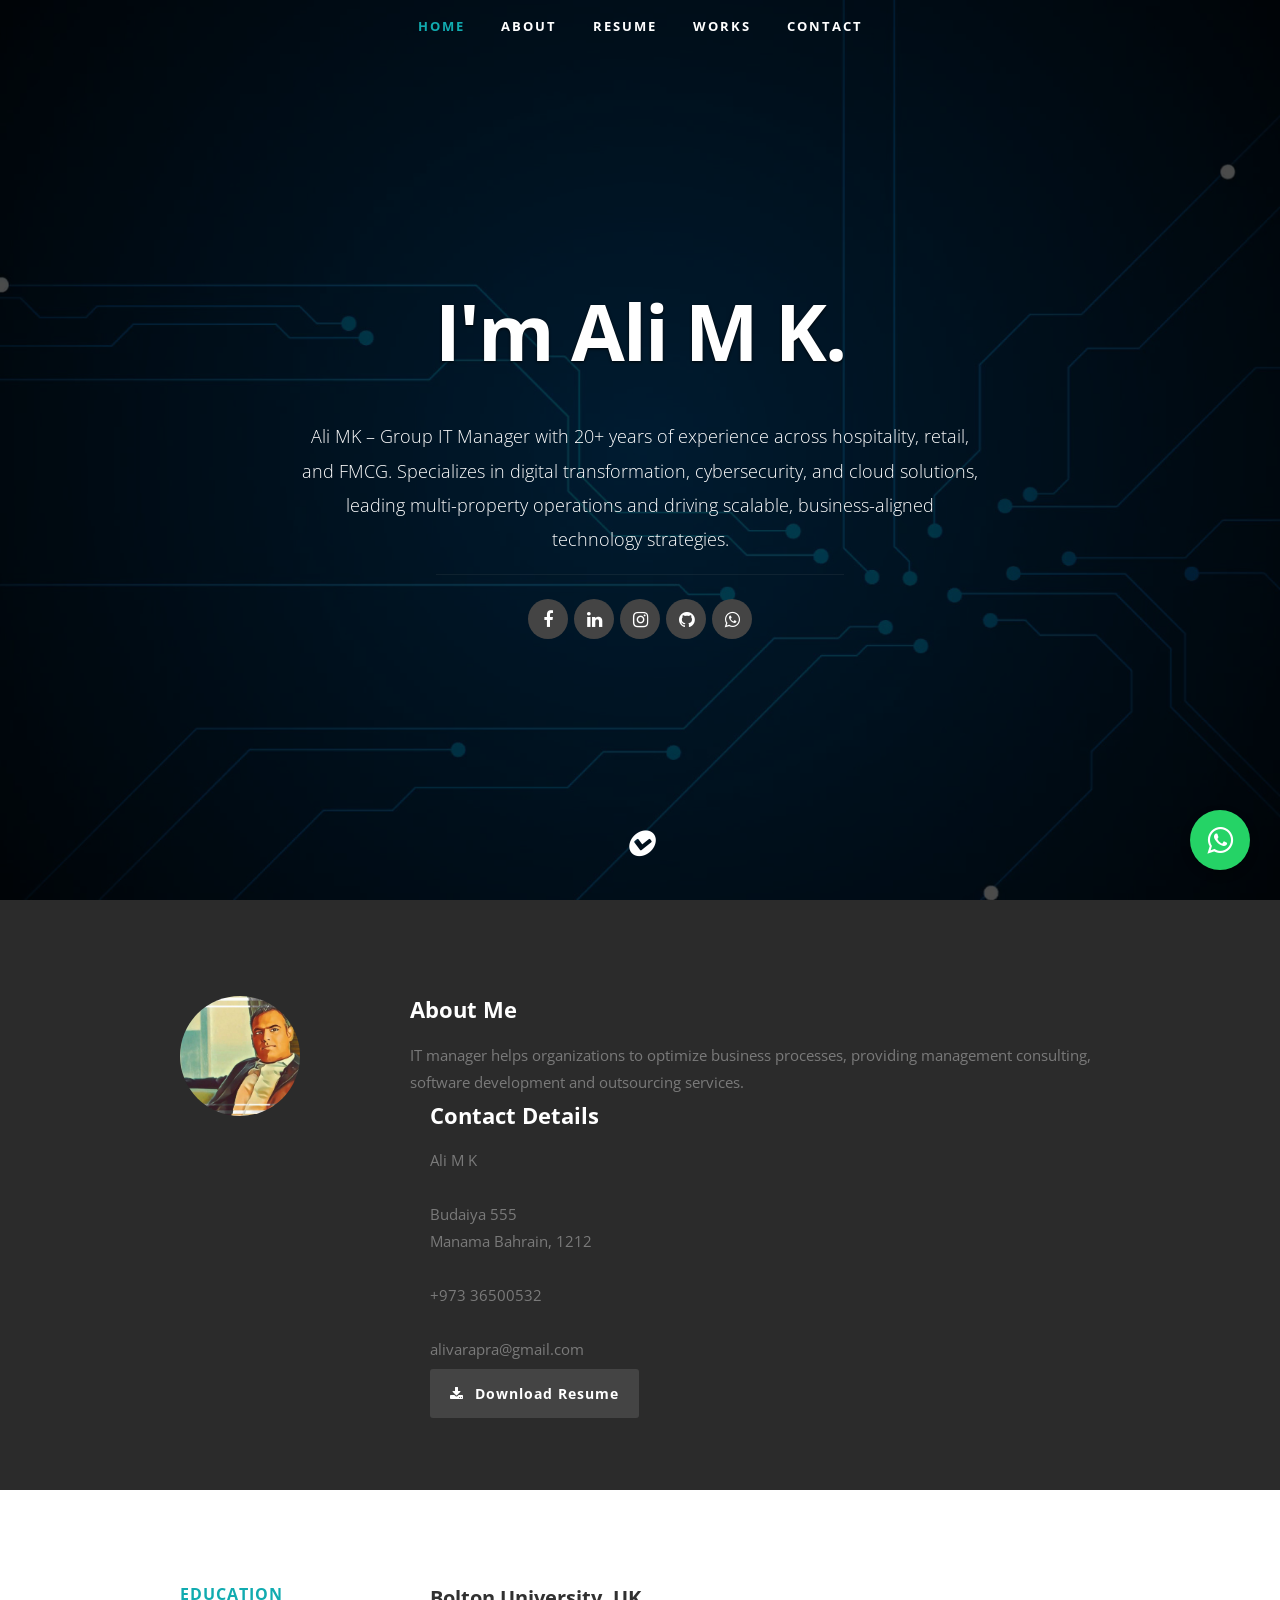
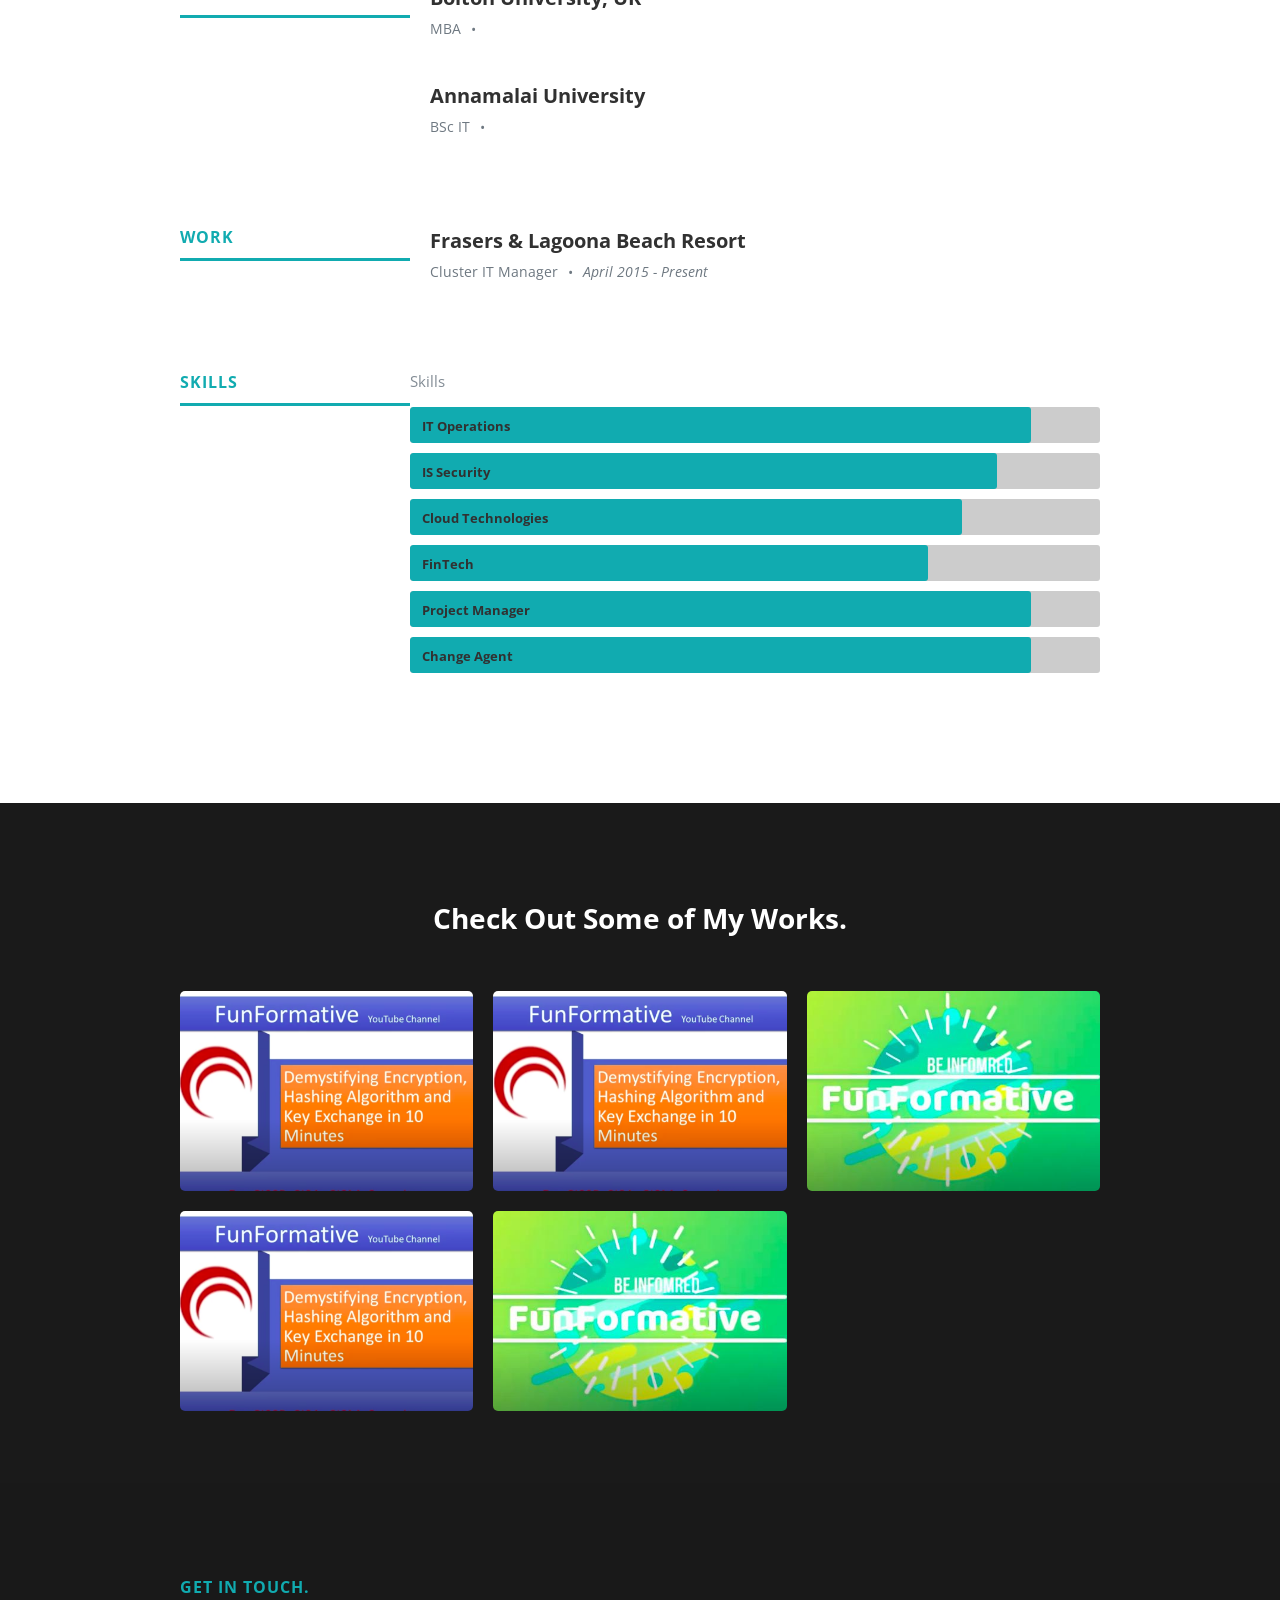
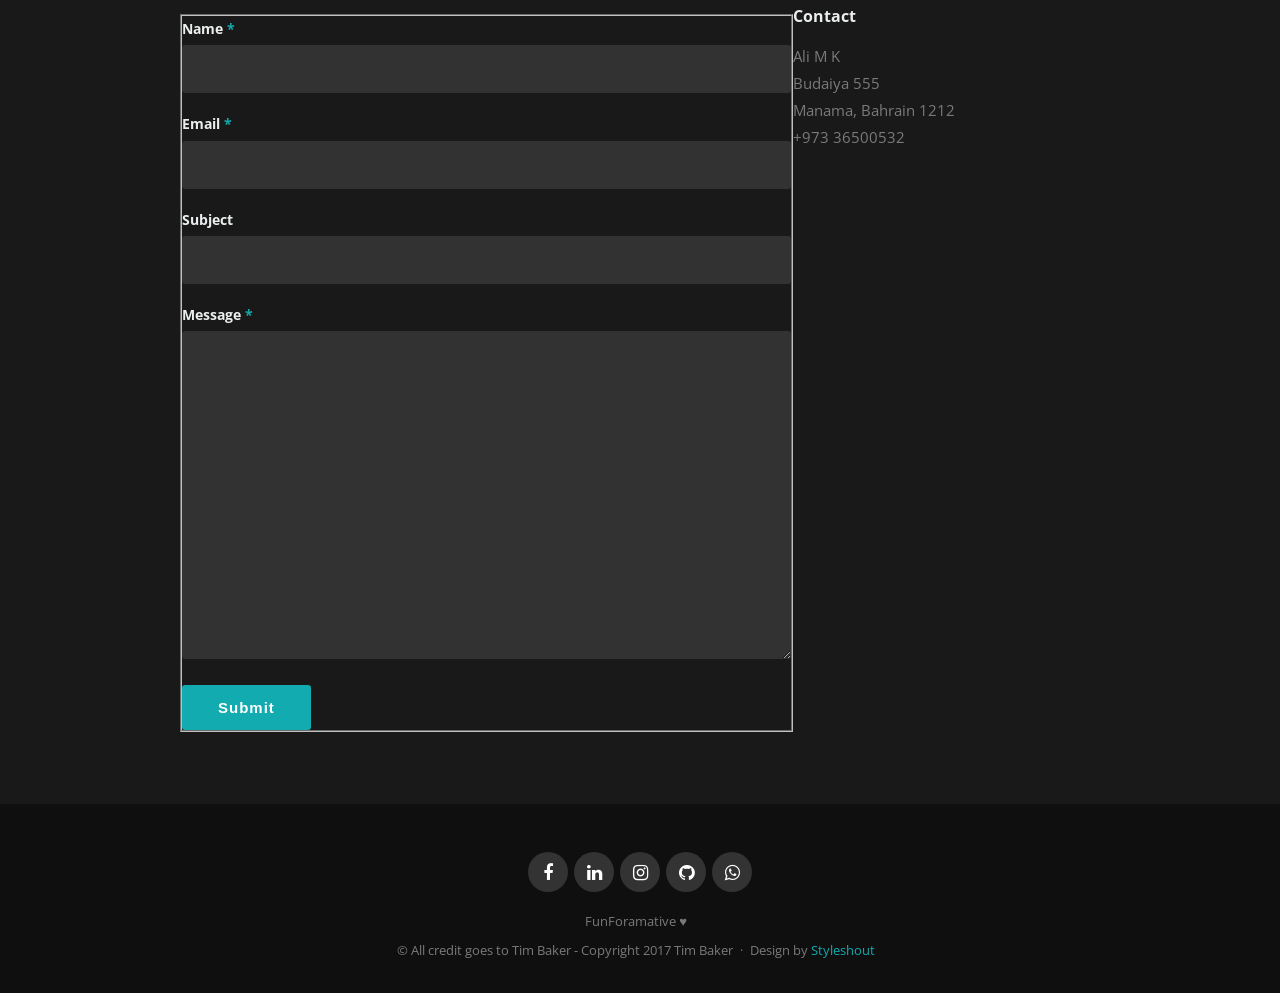
==== commit 0dd5aced: "Update contact number, education, skills and remove testimonials - Phone/WhatsApp updated to +973 36" ====
--- a/index.html
+++ b/index.html
@@ -11,7 +11,7 @@
 <body>
 
   <!-- WhatsApp Floating Button -->
-  <a href="https://wa.me/97333621015?text=Hi%20!%2" class="whatsapp-float" target="_blank" rel="noopener">
+  <a href="https://wa.me/97336500532?text=Hi%20!%2" class="whatsapp-float" target="_blank" rel="noopener">
     <i class="fa fa-whatsapp"></i>
   </a>
 
@@ -25,7 +25,6 @@
         <li><a class="smoothscroll" href="#about">About</a></li>
         <li><a class="smoothscroll" href="#resume">Resume</a></li>
         <li><a class="smoothscroll" href="#portfolio">Works</a></li>
-        <li><a class="smoothscroll" href="#testimonials">Testimonials</a></li>
         <li><a class="smoothscroll" href="#contact">Contact</a></li>
       </ul>
     </nav>
@@ -40,7 +39,7 @@
           <li><a href="https://www.linkedin.com/in/alivarapra/" target="_blank"><i class="fa fa-linkedin"></i></a></li>
           <li><a href="https://www.instagram.com/alivarapra/" target="_blank"><i class="fa fa-instagram"></i></a></li>
           <li><a href="http://github.com/alivarapra" target="_blank"><i class="fa fa-github"></i></a></li>
-          <li><a href="https://wa.me/97333621015?text=Hi%20!%2" target="_blank"><i class="fa fa-whatsapp"></i></a></li>
+          <li><a href="https://wa.me/97336500532?text=Hi%20!%2" target="_blank"><i class="fa fa-whatsapp"></i></a></li>
         </ul>
       </div>
     </div>
@@ -65,7 +64,7 @@
             <p class="address">
               <span>Ali M K</span><br />
               <span>Budaiya 555<br />Manama Bahrain, 1212</span><br />
-              <span>+973 33621015</span><br />
+              <span>+973 36500532</span><br />
               <span>alivarapra@gmail.com</span>
             </p>
           </div>
@@ -91,15 +90,14 @@
       <div class="nine columns main-col">
         <div class="row item">
           <div class="twelve columns">
-            <h3>Annamalai University</h3>
-            <p class="info">BSc IT <span>&bull;</span> <em class="date">May 2021</em></p>
-            <p>Pursuing</p>
+            <h3>Bolton University, UK</h3>
+            <p class="info">MBA <span>&bull;</span></p>
           </div>
         </div>
         <div class="row item">
           <div class="twelve columns">
-            <h3>Magath University</h3>
-            <p class="info">BCom <span>&bull;</span> <em class="date">May 2013</em></p>
+            <h3>Annamalai University</h3>
+            <p class="info">BSc IT <span>&bull;</span></p>
           </div>
         </div>
       </div>
@@ -228,34 +226,6 @@
     </div>
   </section>
 
-  <!-- Testimonials Section -->
-  <section id="testimonials">
-    <div class="text-container">
-      <div class="row">
-        <div class="two columns header-col">
-          <h1><span>Client Testimonials</span></h1>
-        </div>
-        <div class="ten columns flex-container">
-          <div class="flexslider">
-            <ul class="slides">
-              <li>
-                <blockquote>
-                  <p>Before you are a leader, success is all about growing yourself. When you become a leader, success is all about growing others.</p>
-                  <cite>Jack Welch</cite>
-                </blockquote>
-              </li>
-              <li>
-                <blockquote>
-                  <p>A leader is one who knows the way, goes the way, and shows the way.</p>
-                  <cite>John C. Maxwell</cite>
-                </blockquote>
-              </li>
-            </ul>
-          </div>
-        </div>
-      </div>
-    </div>
-  </section>
 
   <!-- Contact Section -->
   <section id="contact">
@@ -304,7 +274,7 @@
             Ali M K<br />
             Budaiya 555<br />
             Manama, Bahrain 1212<br />
-            <span>+973 33621015</span>
+            <span>+973 36500532</span>
           </p>
         </div>
       </aside>
@@ -320,7 +290,7 @@
           <li><a href="https://www.linkedin.com/in/alivarapra/" target="_blank"><i class="fa fa-linkedin"></i></a></li>
           <li><a href="https://www.instagram.com/alivarapra/" target="_blank"><i class="fa fa-instagram"></i></a></li>
           <li><a href="http://github.com/alivarapra" target="_blank"><i class="fa fa-github"></i></a></li>
-          <li><a href="https://wa.me/97333621015?text=Hi%20!%2" target="_blank"><i class="fa fa-whatsapp"></i></a></li>
+          <li><a href="https://wa.me/97336500532?text=Hi%20!%2" target="_blank"><i class="fa fa-whatsapp"></i></a></li>
         </ul>
         <ul class="copyright">
           <li>FunForamative &hearts;</li>
--- a/css/style.css
+++ b/css/style.css
@@ -299,8 +299,8 @@
 .is-sec   { width: 85%; }
 .cloud    { width: 80%; }
 .fintech  { width: 75%; }
-.pm       { width: 70%; }
-.change   { width: 65%; }
+.pm       { width: 90%; }
+.change   { width: 90%; }
 
 /* ----------------------------------------------------------------
    Portfolio Section
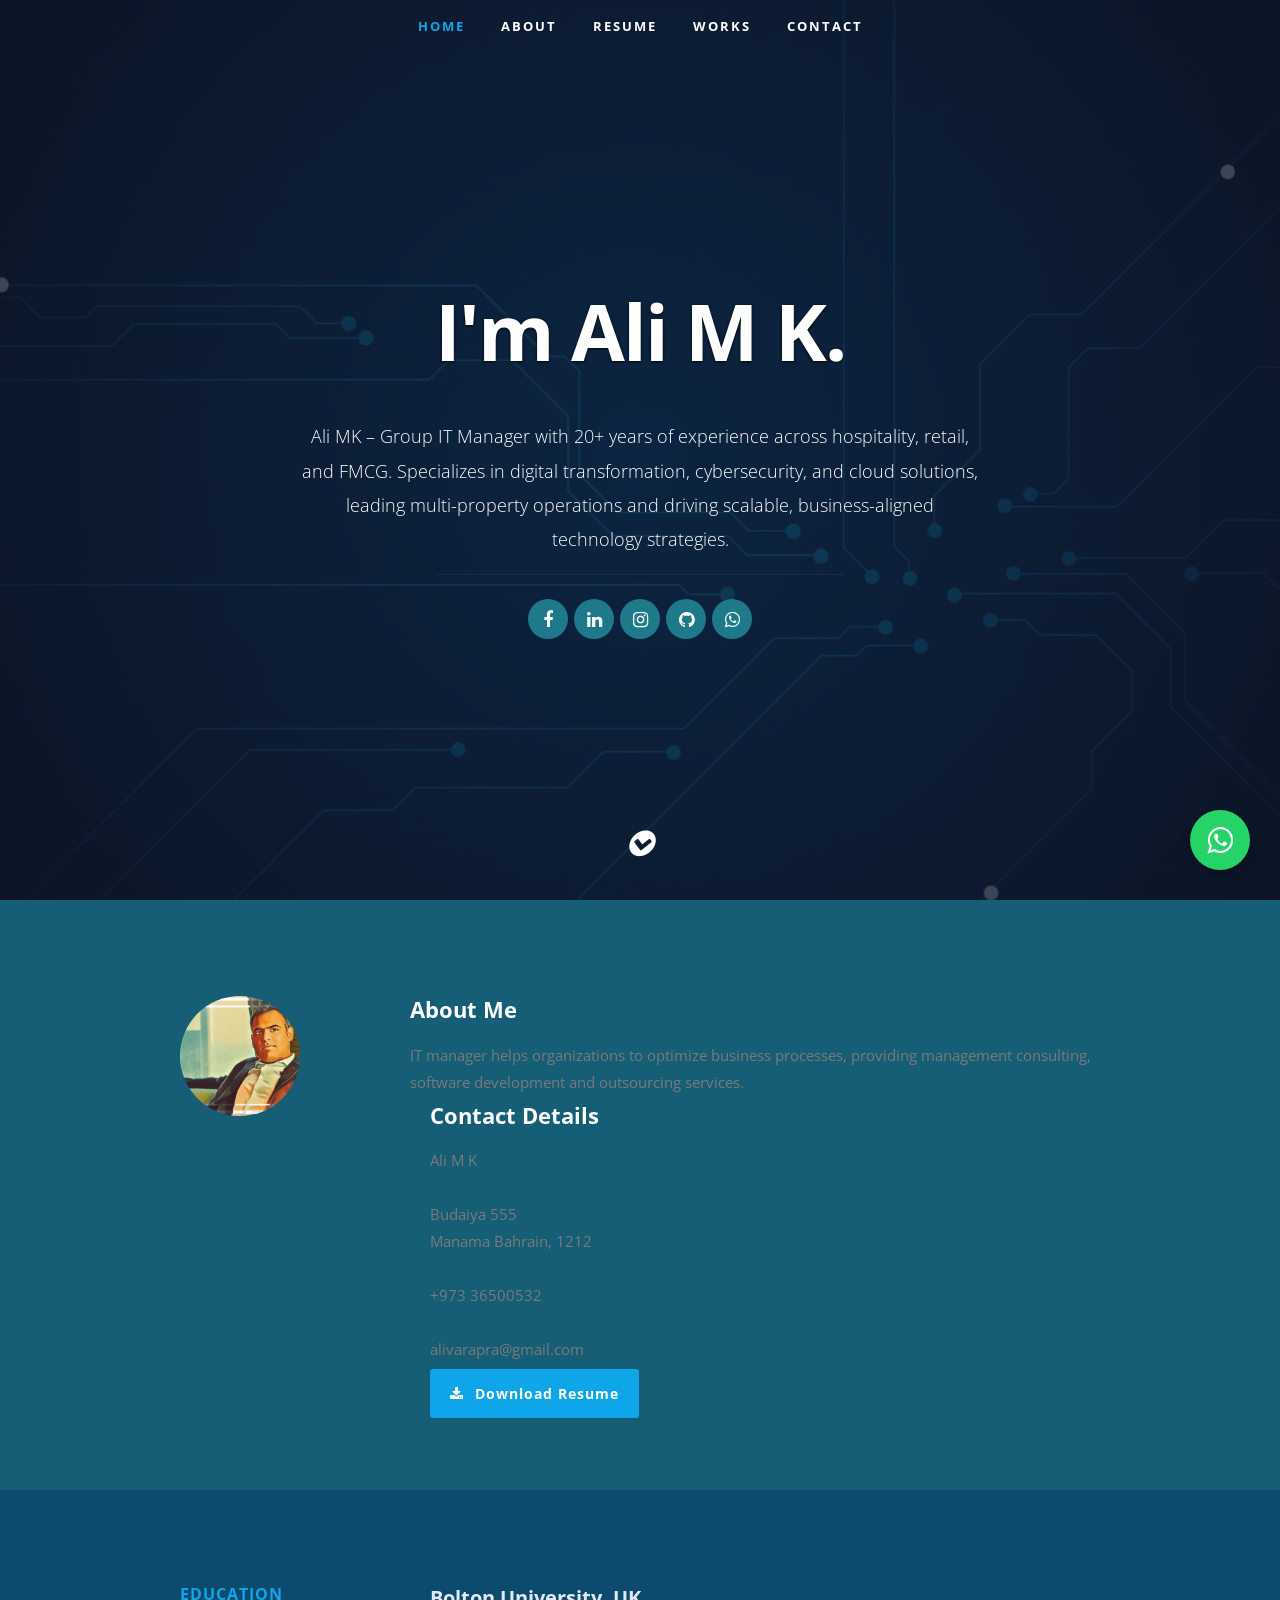
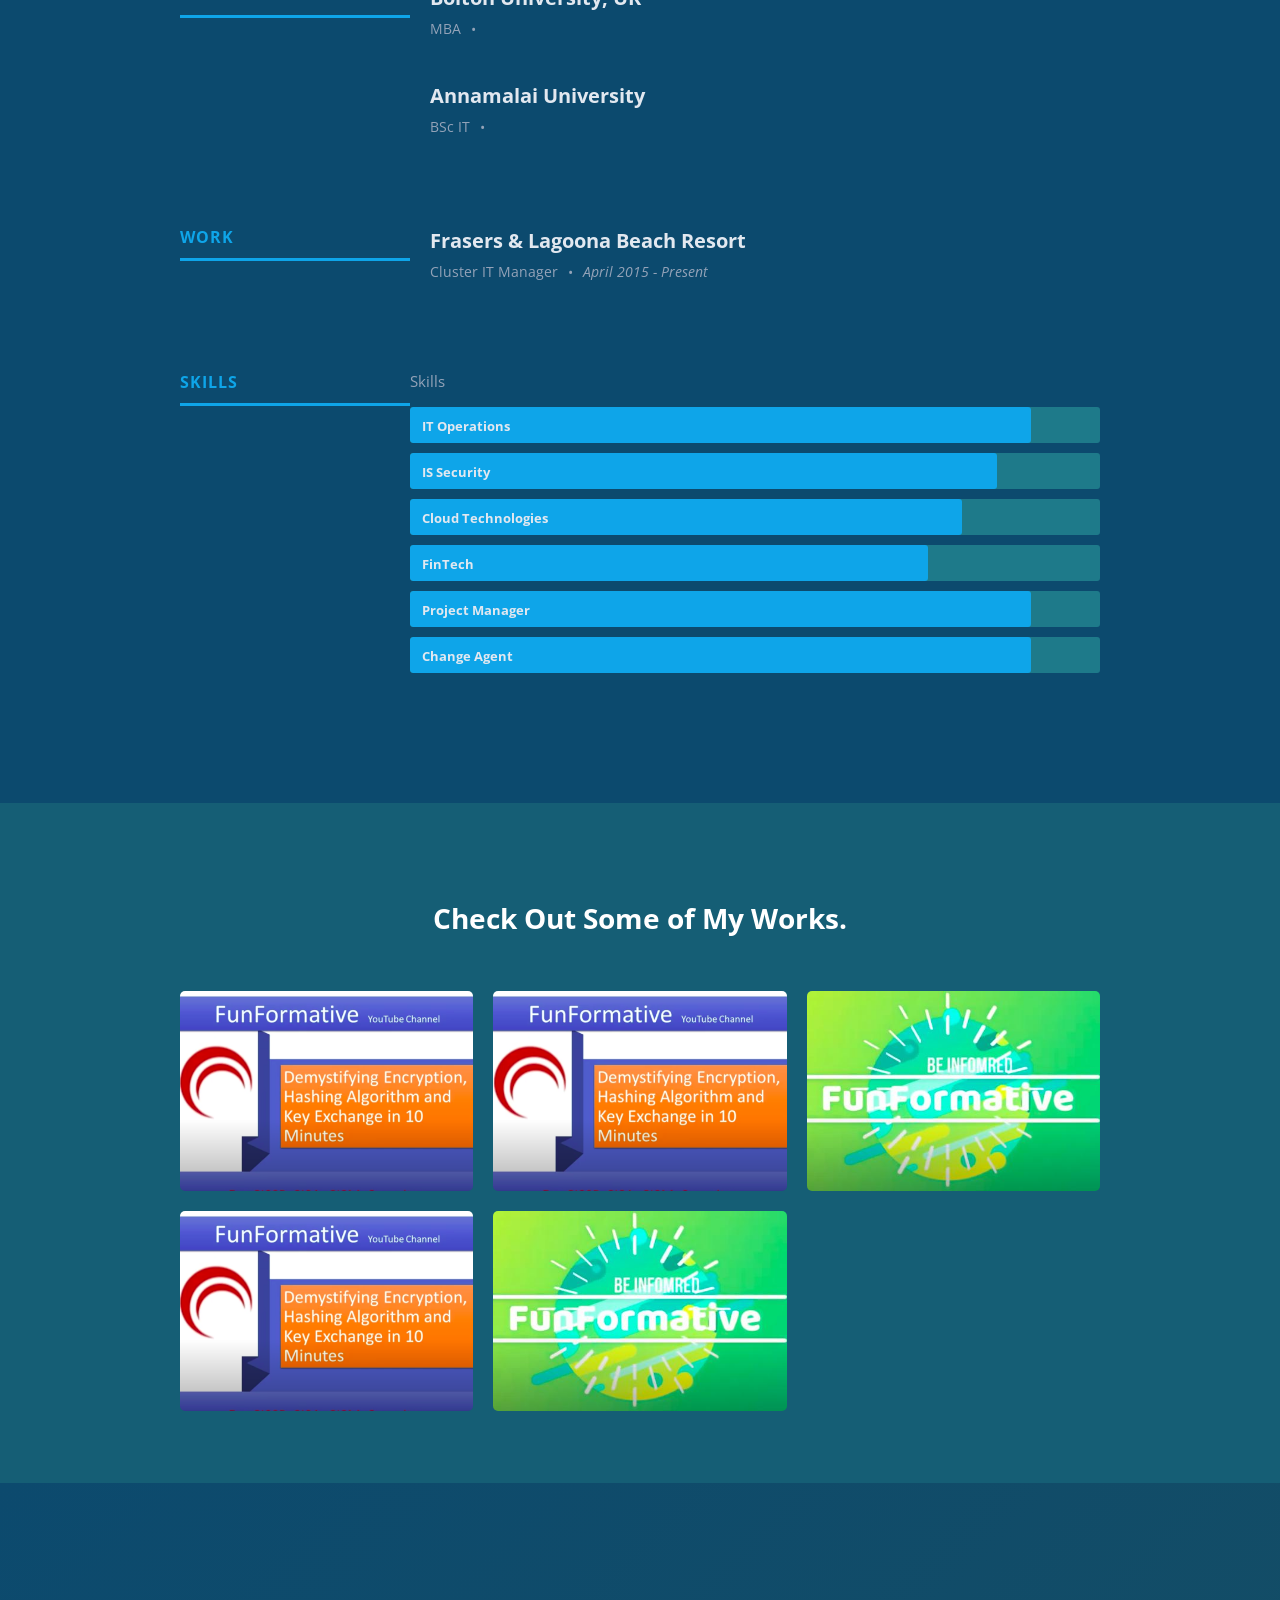
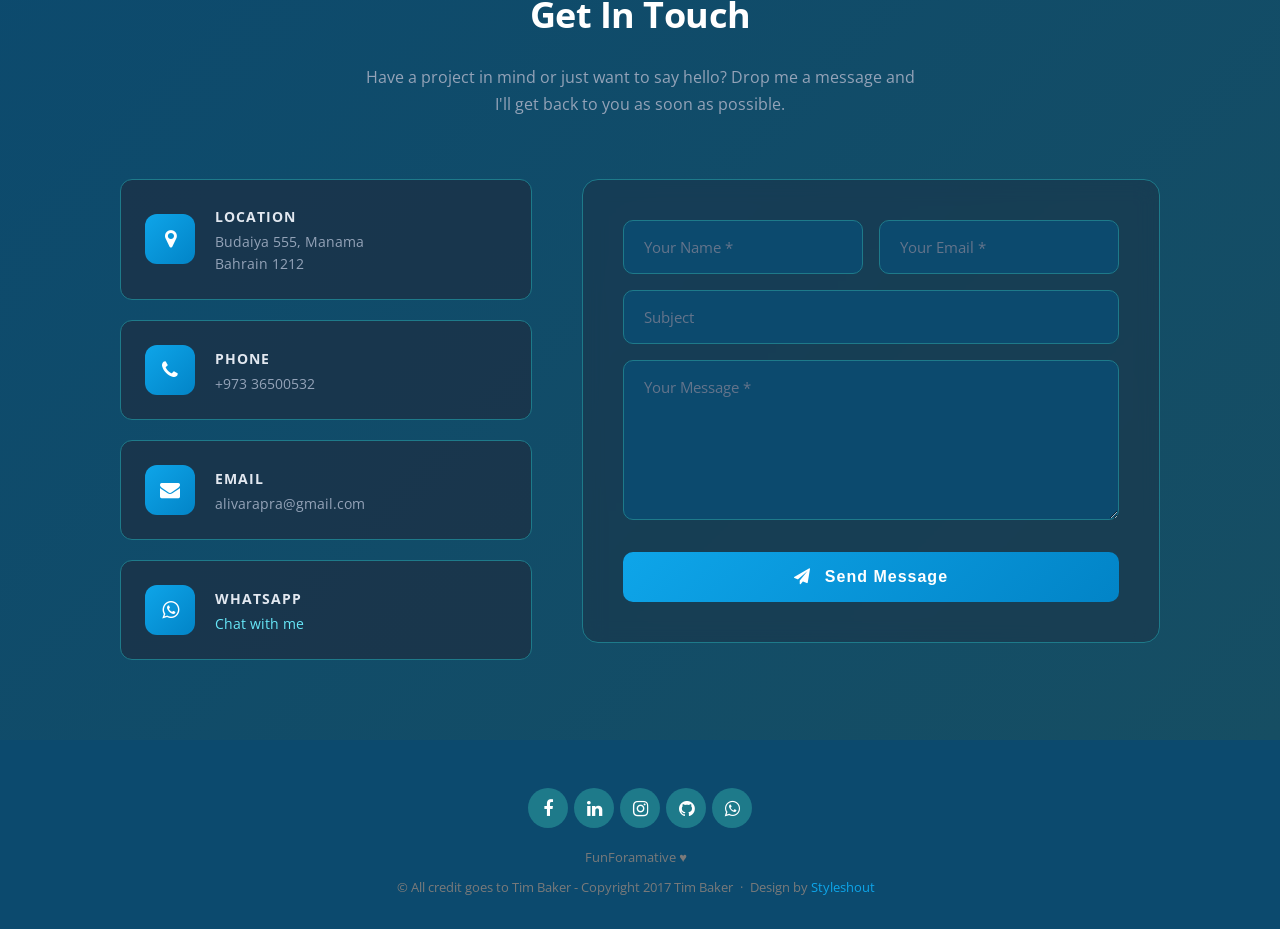
==== commit 38ccffdd: "Revamp contact section with fluid design + oceanic blue theme - Modern contact form with info cards " ====
--- a/index.html
+++ b/index.html
@@ -229,55 +229,73 @@
 
   <!-- Contact Section -->
   <section id="contact">
-    <div class="row section-head">
-      <div class="two columns header-col">
-        <h1><span>Get In Touch.</span></h1>
-      </div>
-      <div class="ten columns">
-        <p class="lead"></p>
-      </div>
-    </div>
-
-    <div class="row">
-      <div class="eight columns">
-        <form id="contactForm">
-          <fieldset>
-            <div>
-              <label for="contactName">Name <span class="required">*</span></label>
-              <input type="text" id="contactName" name="contactName" required />
-            </div>
-            <div>
-              <label for="contactEmail">Email <span class="required">*</span></label>
-              <input type="text" id="contactEmail" name="contactEmail" required />
-            </div>
-            <div>
-              <label for="contactSubject">Subject</label>
-              <input type="text" id="contactSubject" name="contactSubject" />
-            </div>
-            <div>
-              <label for="contactMessage">Message <span class="required">*</span></label>
-              <textarea cols="50" rows="15" id="contactMessage" name="contactMessage" required></textarea>
-            </div>
-            <div>
-              <button type="submit" class="submit">Submit</button>
-            </div>
-          </fieldset>
-        </form>
-        <div id="message-warning">Error boy</div>
-        <div id="message-success"><i class="fa fa-check"></i> Your message was sent, thank you!</div>
-      </div>
-
-      <aside class="four columns footer-widgets">
-        <div class="widget widget_contact">
-          <h4>Contact</h4>
-          <p class="address">
-            Ali M K<br />
-            Budaiya 555<br />
-            Manama, Bahrain 1212<br />
-            <span>+973 36500532</span>
-          </p>
-        </div>
-      </aside>
+    <div class="contact-container">
+      <div class="contact-header">
+        <h1>Get In Touch</h1>
+        <p>Have a project in mind or just want to say hello? Drop me a message and I'll get back to you as soon as possible.</p>
+      </div>
+
+      <div class="contact-grid">
+        <!-- Contact Info Cards -->
+        <div class="contact-info">
+          <div class="info-card">
+            <div class="info-icon"><i class="fa fa-map-marker"></i></div>
+            <div class="info-content">
+              <h4>Location</h4>
+              <p>Budaiya 555, Manama<br />Bahrain 1212</p>
+            </div>
+          </div>
+
+          <div class="info-card">
+            <div class="info-icon"><i class="fa fa-phone"></i></div>
+            <div class="info-content">
+              <h4>Phone</h4>
+              <p>+973 36500532</p>
+            </div>
+          </div>
+
+          <div class="info-card">
+            <div class="info-icon"><i class="fa fa-envelope"></i></div>
+            <div class="info-content">
+              <h4>Email</h4>
+              <p>alivarapra@gmail.com</p>
+            </div>
+          </div>
+
+          <div class="info-card">
+            <div class="info-icon"><i class="fa fa-whatsapp"></i></div>
+            <div class="info-content">
+              <h4>WhatsApp</h4>
+              <p><a href="https://wa.me/97336500532?text=Hi%20!%2" target="_blank">Chat with me</a></p>
+            </div>
+          </div>
+        </div>
+
+        <!-- Contact Form -->
+        <div class="contact-form-wrap">
+          <form id="contactForm">
+            <div class="form-row">
+              <div class="form-group">
+                <input type="text" id="contactName" name="contactName" placeholder="Your Name *" required />
+              </div>
+              <div class="form-group">
+                <input type="email" id="contactEmail" name="contactEmail" placeholder="Your Email *" required />
+              </div>
+            </div>
+            <div class="form-group">
+              <input type="text" id="contactSubject" name="contactSubject" placeholder="Subject" />
+            </div>
+            <div class="form-group">
+              <textarea id="contactMessage" name="contactMessage" placeholder="Your Message *" required></textarea>
+            </div>
+            <button type="submit" class="submit-btn">
+              <i class="fa fa-paper-plane"></i> Send Message
+            </button>
+          </form>
+          <div id="message-warning">Something went wrong. Please try again.</div>
+          <div id="message-success"><i class="fa fa-check-circle"></i> Your message was sent successfully!</div>
+        </div>
+      </div>
     </div>
   </section>
 
--- a/css/style.css
+++ b/css/style.css
@@ -10,10 +10,10 @@
   font-size: 1.5rem;
   line-height: 1.8;
   color: #838c95;
-  background: #0f0f0f;
-}
-
-a { text-decoration: none; color: #11abb0; transition: color 0.3s; }
+  background: #0c4a6e;
+}
+
+a { text-decoration: none; color: #0ea5e9; transition: color 0.3s; }
 a:hover { color: #fff; }
 
 h1, h2, h3, h4, h5, h6 {
@@ -86,7 +86,7 @@
   position: absolute;
   top: 0; left: 0;
   width: 100%; height: 100%;
-  background: rgba(0, 0, 0, 0.7);
+  background: rgba(15, 23, 42, 0.8);
 }
 
 header * { position: relative; z-index: 1; }
@@ -102,7 +102,7 @@
 }
 
 #nav-wrap.opaque {
-  background: rgba(0, 0, 0, 0.85);
+  background: rgba(15, 23, 42, 0.95);
 }
 
 .mobile-btn { display: none; }
@@ -125,7 +125,7 @@
 
 #nav li a:hover,
 #nav li.current a {
-  color: #11abb0;
+  color: #0ea5e9;
 }
 
 /* Banner */
@@ -176,15 +176,15 @@
   border-radius: 50%;
   color: #fff;
   font-size: 1.8rem;
-  background: #444;
+  background: #1e7a8a;
   transition: background 0.3s;
 }
-.social li a:hover { background: #11abb0; }
+.social li a:hover { background: #0ea5e9; }
 
 /* Scroll down arrow */
 .scrolldown { position: absolute; bottom: 30px; width: 100%; text-align: center; }
 .scrolldown a { color: #fff; font-size: 3rem; }
-.scrolldown a:hover { color: #11abb0; }
+.scrolldown a:hover { color: #0ea5e9; }
 
 .icon-down-circle::before { content: '\f13a'; font-family: FontAwesome; }
 
@@ -192,7 +192,7 @@
    About Section
 ---------------------------------------------------------------- */
 #about {
-  background: #2b2b2b;
+  background: #155e75;
   padding: 90px 0 72px;
   color: #7a7a7a;
 }
@@ -212,7 +212,7 @@
 .button {
   display: inline-block;
   padding: 12px 20px;
-  background: #444;
+  background: #0ea5e9;
   color: #fff;
   font-size: 1.4rem;
   font-weight: 700;
@@ -222,7 +222,7 @@
   margin-top: 6px;
 }
 
-.button:hover { background: #11abb0; color: #fff; }
+.button:hover { background: #0284c7; color: #fff; }
 
 .button i { margin-right: 6px; }
 
@@ -230,27 +230,28 @@
    Resume Section
 ---------------------------------------------------------------- */
 #resume {
-  background: #fff;
+  background: #0c4a6e;
   padding: 90px 0 72px;
+  color: #94a3b8;
 }
 
 #resume .header-col h1 {
   font-size: 1.6rem;
-  color: #11abb0;
+  color: #0ea5e9;
   text-transform: uppercase;
   letter-spacing: 1px;
-  border-bottom: 3px solid #11abb0;
+  border-bottom: 3px solid #0ea5e9;
   padding-bottom: 6px;
 }
 
 #resume h3 {
   font-size: 2rem;
-  color: #313131;
+  color: #e2e8f0;
 }
 
 #resume .info {
   font-size: 1.4rem;
-  color: #6e7881;
+  color: #94a3b8;
   margin-bottom: 6px;
 }
 
@@ -268,7 +269,7 @@
 
 .skills li {
   position: relative;
-  background: #ccc;
+  background: #1e7a8a;
   margin-bottom: 10px;
   height: 36px;
   line-height: 36px;
@@ -279,7 +280,7 @@
 .skills li em {
   font-size: 1.3rem;
   font-weight: 700;
-  color: #313131;
+  color: #e2e8f0;
   position: relative;
   z-index: 2;
   padding-left: 12px;
@@ -290,7 +291,7 @@
   position: absolute;
   top: 0; left: 0;
   height: 100%;
-  background: #11abb0;
+  background: #0ea5e9;
   border-radius: 3px;
   transition: width 1s ease-in-out;
 }
@@ -306,7 +307,7 @@
    Portfolio Section
 ---------------------------------------------------------------- */
 #portfolio {
-  background: #1a1a1a;
+  background: #155e75;
   padding: 90px 0 72px;
 }
 
@@ -345,7 +346,7 @@
   position: absolute;
   top: 0; left: 0;
   width: 100%; height: 100%;
-  background: rgba(0, 0, 0, 0.7);
+  background: rgba(15, 23, 42, 0.8);
   opacity: 0;
   transition: opacity 0.4s;
   display: flex;
@@ -372,131 +373,218 @@
 .portfolio-item .item-wrap:hover .link-icon { opacity: 1; }
 
 /* ----------------------------------------------------------------
-   Testimonials Section
----------------------------------------------------------------- */
-#testimonials {
-  background: url('../images/testimonials-bg.jpg') no-repeat center center;
-  background-size: cover;
-  background-attachment: fixed;
-  padding: 90px 0;
+   Contact Section
+---------------------------------------------------------------- */
+#contact {
+  background: linear-gradient(135deg, #0c4a6e 0%, #164e63 100%);
+  padding: 100px 0 80px;
+  color: #94a3b8;
+}
+
+.contact-container {
+  max-width: 1100px;
+  margin: 0 auto;
+  padding: 0 30px;
+}
+
+.contact-header {
   text-align: center;
-  position: relative;
-}
-
-#testimonials::before {
-  content: '';
-  position: absolute;
-  top: 0; left: 0;
-  width: 100%; height: 100%;
-  background: rgba(0, 0, 0, 0.7);
-}
-
-#testimonials * { position: relative; z-index: 1; }
-
-#testimonials h1 {
+  margin-bottom: 60px;
+}
+
+.contact-header h1 {
+  font-size: 3.6rem;
+  color: #fff;
+  margin-bottom: 16px;
+  letter-spacing: -0.5px;
+}
+
+.contact-header p {
   font-size: 1.6rem;
-  color: #fff;
+  color: #94a3b8;
+  max-width: 550px;
+  margin: 0 auto;
+  line-height: 1.7;
+}
+
+.contact-grid {
+  display: grid;
+  grid-template-columns: 1fr 1.4fr;
+  gap: 50px;
+  align-items: start;
+}
+
+/* Info Cards */
+.contact-info {
+  display: flex;
+  flex-direction: column;
+  gap: 20px;
+}
+
+.info-card {
+  display: flex;
+  align-items: center;
+  gap: 20px;
+  padding: 24px;
+  background: rgba(30, 41, 59, 0.6);
+  border: 1px solid #1e7a8a;
+  border-radius: 12px;
+  transition: transform 0.3s, border-color 0.3s, box-shadow 0.3s;
+}
+
+.info-card:hover {
+  transform: translateY(-3px);
+  border-color: #0ea5e9;
+  box-shadow: 0 8px 30px rgba(37, 99, 235, 0.15);
+}
+
+.info-icon {
+  width: 50px;
+  height: 50px;
+  background: linear-gradient(135deg, #0ea5e9, #0284c7);
+  border-radius: 12px;
+  display: flex;
+  align-items: center;
+  justify-content: center;
+  font-size: 2rem;
+  color: #fff;
+  flex-shrink: 0;
+}
+
+.info-content h4 {
+  font-size: 1.4rem;
+  color: #e2e8f0;
+  margin-bottom: 2px;
   text-transform: uppercase;
   letter-spacing: 1px;
-  margin-bottom: 30px;
-}
-
-.flexslider { overflow: hidden; }
-
-.slides li {
-  display: none;
-  padding: 0 60px;
-}
-
-.slides li:first-child { display: block; }
-
-.slides blockquote p {
-  font-family: 'Libre Baskerville', serif;
-  font-size: 2rem;
-  font-style: italic;
-  color: #fff;
-  line-height: 1.8;
-  padding-bottom: 12px;
-}
-
-.slides blockquote cite {
+}
+
+.info-content p {
   font-size: 1.4rem;
-  color: #11abb0;
-  font-style: normal;
-  font-weight: 600;
-}
-
-.slides blockquote cite::before { content: '- '; }
-
-/* ----------------------------------------------------------------
-   Contact Section
----------------------------------------------------------------- */
-#contact {
-  background: #191919;
-  padding: 90px 0 72px;
-  color: #7a7a7a;
-}
-
-#contact .section-head h1 {
-  font-size: 1.6rem;
-  color: #11abb0;
-  text-transform: uppercase;
-  letter-spacing: 1px;
-}
-
-#contact form { margin-top: 12px; }
-
-#contact label {
-  display: block;
-  font-size: 1.4rem;
-  color: #ebeeee;
-  margin-bottom: 4px;
-  font-weight: 700;
+  color: #94a3b8;
+  line-height: 1.6;
+}
+
+.info-content a {
+  color: #67e8f9;
+  transition: color 0.3s;
+}
+
+.info-content a:hover { color: #93bbfc; }
+
+/* Contact Form */
+.contact-form-wrap {
+  background: rgba(30, 41, 59, 0.4);
+  border: 1px solid #1e7a8a;
+  border-radius: 16px;
+  padding: 40px;
+  backdrop-filter: blur(10px);
+}
+
+.form-row {
+  display: grid;
+  grid-template-columns: 1fr 1fr;
+  gap: 16px;
+}
+
+.form-group {
+  margin-bottom: 16px;
 }
 
 #contact input,
 #contact textarea {
   width: 100%;
-  padding: 14px;
-  background: #323232;
-  border: none;
-  color: #fff;
+  padding: 16px 20px;
+  background: #0c4a6e;
+  border: 1px solid #1e7a8a;
+  color: #e2e8f0;
   font-size: 1.5rem;
   font-family: 'Open Sans', sans-serif;
-  margin-bottom: 18px;
-  border-radius: 3px;
-}
-
-#contact textarea { min-height: 200px; resize: vertical; }
-
-#contact .submit {
-  background: #11abb0;
+  border-radius: 10px;
+  transition: border-color 0.3s, box-shadow 0.3s;
+}
+
+#contact input::placeholder,
+#contact textarea::placeholder {
+  color: #64748b;
+}
+
+#contact input:focus,
+#contact textarea:focus {
+  outline: none;
+  border-color: #0ea5e9;
+  box-shadow: 0 0 0 3px rgba(37, 99, 235, 0.2);
+}
+
+#contact textarea {
+  min-height: 160px;
+  resize: vertical;
+}
+
+.submit-btn {
+  width: 100%;
+  padding: 16px;
+  background: linear-gradient(135deg, #0ea5e9, #0284c7);
   color: #fff;
   border: none;
-  padding: 14px 36px;
-  font-size: 1.5rem;
+  font-size: 1.6rem;
   font-weight: 700;
   letter-spacing: 1px;
   cursor: pointer;
-  border-radius: 3px;
-  transition: background 0.3s;
-}
-
-#contact .submit:hover { background: #0e8c90; }
-
-#message-warning { display: none; color: #d72828; margin-top: 10px; }
-#message-success { display: none; color: #11abb0; margin-top: 10px; }
-
-.footer-widgets h4 { color: #ebeeee; font-size: 1.6rem; margin-bottom: 12px; }
-.footer-widgets .address { color: #7a7a7a; }
-
-.required { color: #11abb0; }
+  border-radius: 10px;
+  transition: transform 0.3s, box-shadow 0.3s;
+  margin-top: 8px;
+}
+
+.submit-btn:hover {
+  transform: translateY(-2px);
+  box-shadow: 0 8px 25px rgba(37, 99, 235, 0.35);
+}
+
+.submit-btn i { margin-right: 8px; }
+
+#message-warning {
+  display: none;
+  color: #f87171;
+  margin-top: 16px;
+  padding: 12px 16px;
+  background: rgba(248, 113, 113, 0.1);
+  border-radius: 8px;
+  font-size: 1.4rem;
+}
+
+#message-success {
+  display: none;
+  color: #34d399;
+  margin-top: 16px;
+  padding: 12px 16px;
+  background: rgba(52, 211, 153, 0.1);
+  border-radius: 8px;
+  font-size: 1.4rem;
+}
+
+#message-success i { margin-right: 6px; }
+
+/* Responsive contact */
+@media only screen and (max-width: 768px) {
+  .contact-grid {
+    grid-template-columns: 1fr;
+    gap: 30px;
+  }
+  .form-row {
+    grid-template-columns: 1fr;
+  }
+  .contact-form-wrap {
+    padding: 24px;
+  }
+  .contact-header h1 { font-size: 2.8rem; }
+}
 
 /* ----------------------------------------------------------------
    Footer
 ---------------------------------------------------------------- */
 footer {
-  background: #0f0f0f;
+  background: #0c4a6e;
   padding: 48px 0 24px;
   text-align: center;
   color: #7a7a7a;
@@ -517,17 +605,17 @@
   border-radius: 50%;
   color: #fff;
   font-size: 1.8rem;
-  background: #333;
+  background: #1e7a8a;
   transition: background 0.3s;
 }
 
-.social-links li a:hover { background: #11abb0; }
+.social-links li a:hover { background: #0ea5e9; }
 
 .copyright { margin-bottom: 6px; font-size: 1.3rem; }
 .copyright li { display: inline-block; }
 .copyright li::after { content: ' \00b7 '; padding: 0 4px; }
 .copyright li:last-child::after { content: ''; }
-.copyright a { color: #11abb0; }
+.copyright a { color: #0ea5e9; }
 
 #go-top {
   position: fixed;
@@ -538,7 +626,7 @@
 }
 
 #go-top a {
-  background: #333;
+  background: #1e7a8a;
   color: #fff;
   width: 40px;
   height: 40px;
@@ -549,7 +637,7 @@
   text-align: center;
   transition: background 0.3s;
 }
-#go-top a:hover { background: #11abb0; }
+#go-top a:hover { background: #0ea5e9; }
 
 /* ----------------------------------------------------------------
    Responsive
@@ -577,7 +665,7 @@
     text-align: center;
   }
 
-  #nav { display: none; flex-direction: column; background: rgba(0,0,0,0.9); }
+  #nav { display: none; flex-direction: column; background: rgba(15,23,42,0.95); }
   #nav-wrap:target #nav { display: flex; }
 
   #go-top { right: 10px; }
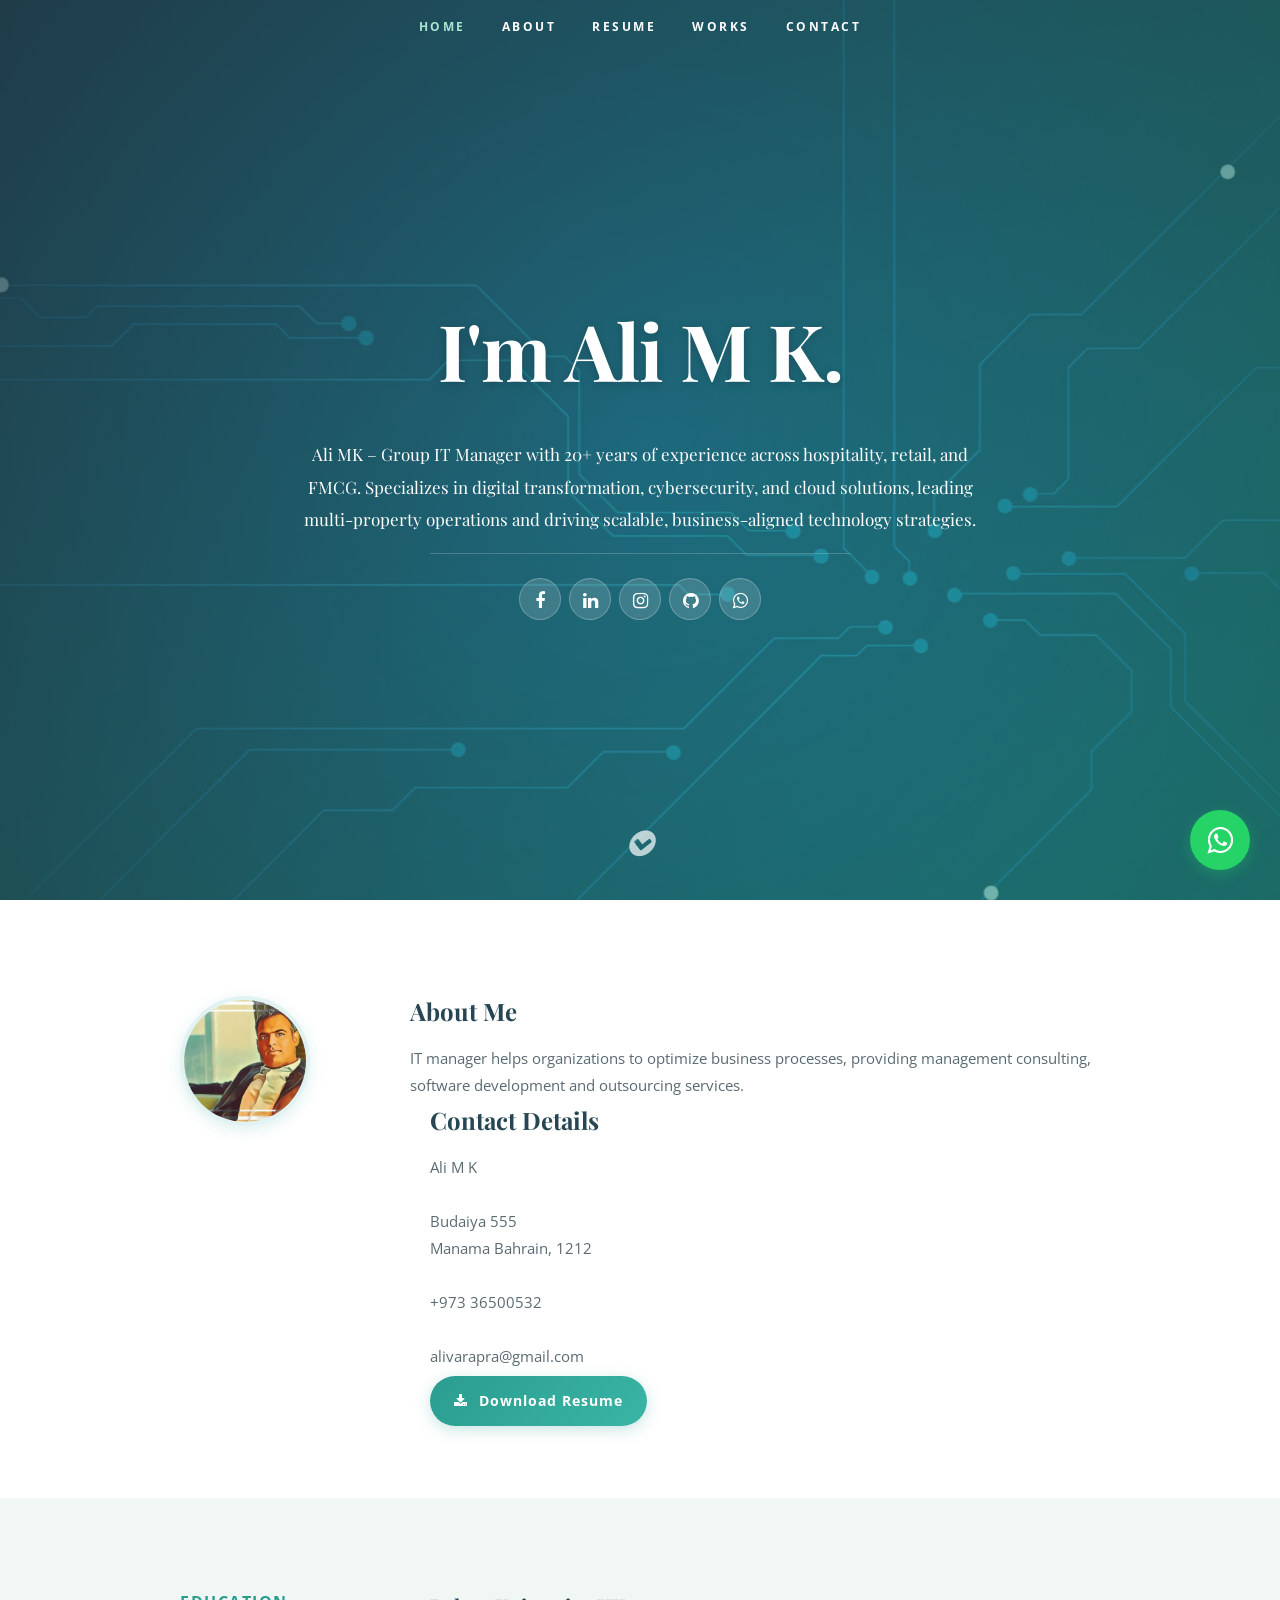
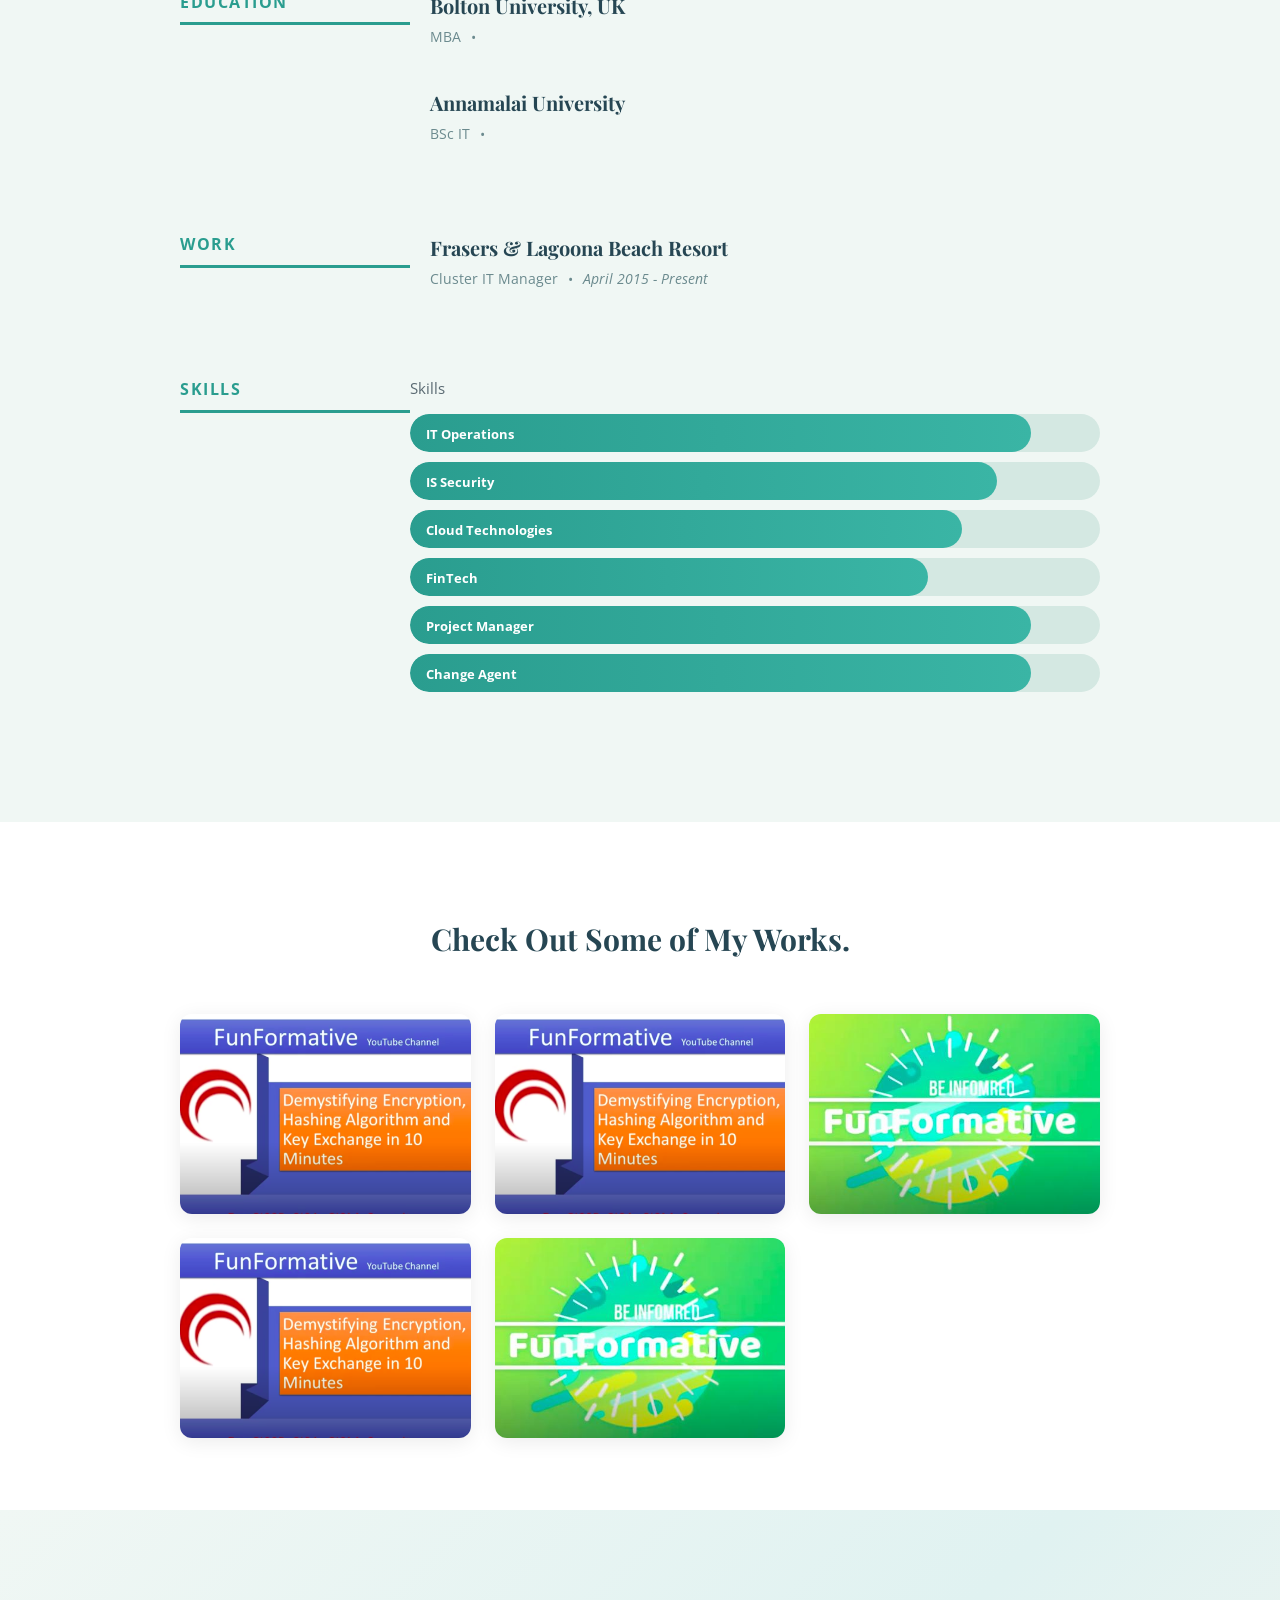
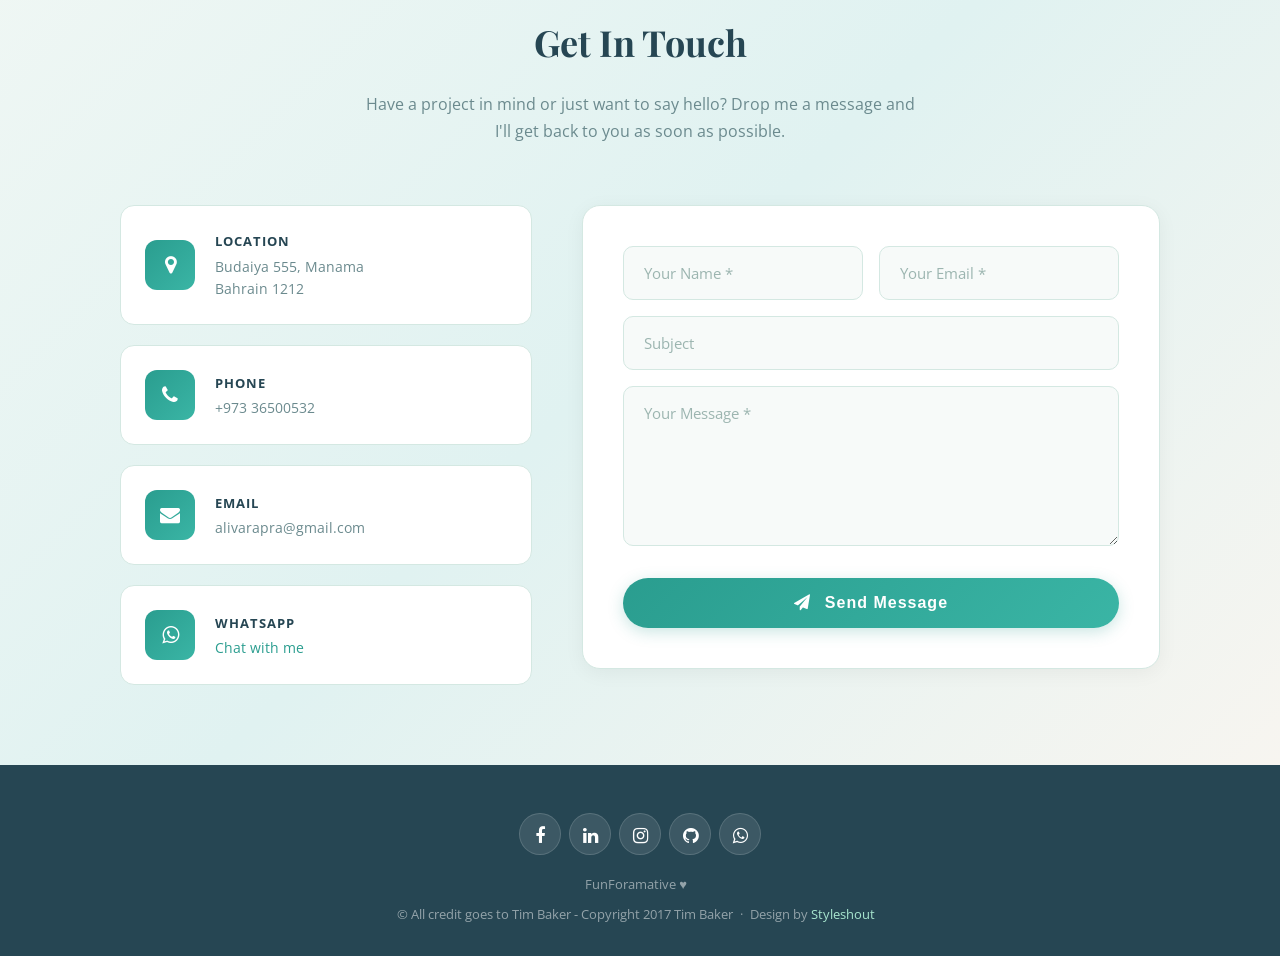
==== commit a47a067c: "Switch to Pacific Vibes light oceanic theme - Light creamy backgrounds (#f7f5f0, #fff, #f0f7f4) - Te" ====
--- a/index.html
+++ b/index.html
@@ -6,7 +6,7 @@
   <title>Ali MK | IT Operations && IS Security</title>
   <link rel="stylesheet" href="css/style.css" />
   <link rel="stylesheet" href="https://cdnjs.cloudflare.com/ajax/libs/font-awesome/4.7.0/css/font-awesome.min.css" />
-  <link href="https://fonts.googleapis.com/css2?family=Open+Sans:wght@300;400;600;700&family=Libre+Baskerville:ital@0;1&display=swap" rel="stylesheet" />
+  <link href="https://fonts.googleapis.com/css2?family=Playfair+Display:wght@400;600;700&family=Open+Sans:wght@300;400;600;700&family=Libre+Baskerville:ital@0;1&display=swap" rel="stylesheet" />
 </head>
 <body>
 
--- a/css/style.css
+++ b/css/style.css
@@ -1,5 +1,5 @@
 /* ----------------------------------------------------------------
-   Base / Reset
+   Pacific Vibes Theme - Light Oceanic Aesthetic
 ---------------------------------------------------------------- */
 *, *::before, *::after { box-sizing: border-box; margin: 0; padding: 0; }
 
@@ -9,21 +9,20 @@
   font-family: 'Open Sans', sans-serif;
   font-size: 1.5rem;
   line-height: 1.8;
-  color: #838c95;
-  background: #0c4a6e;
-}
-
-a { text-decoration: none; color: #0ea5e9; transition: color 0.3s; }
-a:hover { color: #fff; }
+  color: #4a5568;
+  background: #f7f5f0;
+}
+
+a { text-decoration: none; color: #2a9d8f; transition: color 0.3s; }
+a:hover { color: #1a7a6e; }
 
 h1, h2, h3, h4, h5, h6 {
-  font-family: 'Open Sans', sans-serif;
-  color: #313131;
+  font-family: 'Playfair Display', serif;
+  color: #264653;
   font-weight: 700;
 }
 
 img { max-width: 100%; height: auto; }
-
 ul { list-style: none; }
 
 .row {
@@ -31,7 +30,6 @@
   margin: 0 auto;
   padding: 0 20px;
 }
-
 .row::after { content: ''; display: table; clear: both; }
 
 /* Columns */
@@ -60,7 +58,7 @@
   justify-content: center;
   font-size: 3rem;
   z-index: 1000;
-  box-shadow: 0 4px 10px rgba(0,0,0,0.3);
+  box-shadow: 0 4px 15px rgba(37, 211, 102, 0.3);
   transition: transform 0.3s;
 }
 .whatsapp-float:hover { transform: scale(1.1); color: #fff; }
@@ -86,7 +84,7 @@
   position: absolute;
   top: 0; left: 0;
   width: 100%; height: 100%;
-  background: rgba(15, 23, 42, 0.8);
+  background: linear-gradient(135deg, rgba(38, 70, 83, 0.82), rgba(42, 157, 143, 0.65));
 }
 
 header * { position: relative; z-index: 1; }
@@ -98,12 +96,17 @@
   width: 100%;
   z-index: 999;
   padding: 12px 0;
-  transition: background 0.3s;
+  transition: background 0.4s, box-shadow 0.4s;
 }
 
 #nav-wrap.opaque {
-  background: rgba(15, 23, 42, 0.95);
-}
+  background: rgba(247, 245, 240, 0.97);
+  box-shadow: 0 2px 20px rgba(0,0,0,0.08);
+}
+
+#nav-wrap.opaque #nav li a { color: #264653; }
+#nav-wrap.opaque #nav li a:hover,
+#nav-wrap.opaque #nav li.current a { color: #2a9d8f; }
 
 .mobile-btn { display: none; }
 
@@ -115,40 +118,40 @@
 
 #nav li a {
   color: #fff;
-  font-size: 1.3rem;
+  font-size: 1.2rem;
   font-weight: 700;
   text-transform: uppercase;
-  letter-spacing: 2px;
+  letter-spacing: 2.5px;
   padding: 8px 14px;
   transition: color 0.3s;
+  font-family: 'Open Sans', sans-serif;
 }
 
 #nav li a:hover,
 #nav li.current a {
-  color: #0ea5e9;
+  color: #a8e6cf;
 }
 
 /* Banner */
 .banner { margin-top: 0; }
-
 .banner-text { text-align: center; }
 
 .banner-text h1 {
   font-size: 7.8rem;
   color: #fff;
   font-weight: 700;
-  letter-spacing: -2px;
+  letter-spacing: -1px;
   margin-bottom: 18px;
-  text-shadow: 0 1px 3px rgba(0,0,0,0.8);
-  font-family: 'Open Sans', sans-serif;
+  text-shadow: 0 2px 10px rgba(0,0,0,0.2);
+  font-family: 'Playfair Display', serif;
 }
 
 .banner-text h3 {
-  font-size: 1.8rem;
-  color: #a8a8a8;
+  font-size: 1.7rem;
+  color: rgba(255,255,255,0.85);
   font-weight: 300;
   line-height: 1.9;
-  max-width: 680px;
+  max-width: 700px;
   margin: 0 auto;
 }
 
@@ -158,33 +161,38 @@
   width: 60%;
   margin: 18px auto 24px;
   border: none;
-  border-top: 1px solid rgba(150,150,150,0.1);
+  border-top: 1px solid rgba(255,255,255,0.2);
 }
 
 /* Social icons */
 .social {
   display: flex;
   justify-content: center;
-  gap: 6px;
+  gap: 8px;
 }
 
 .social li a {
   display: inline-block;
-  width: 40px;
-  height: 40px;
-  line-height: 40px;
+  width: 42px;
+  height: 42px;
+  line-height: 42px;
   border-radius: 50%;
   color: #fff;
   font-size: 1.8rem;
-  background: #1e7a8a;
-  transition: background 0.3s;
-}
-.social li a:hover { background: #0ea5e9; }
+  background: rgba(255,255,255,0.15);
+  border: 1px solid rgba(255,255,255,0.25);
+  transition: all 0.3s;
+}
+.social li a:hover {
+  background: #fff;
+  color: #2a9d8f;
+  border-color: #fff;
+}
 
 /* Scroll down arrow */
 .scrolldown { position: absolute; bottom: 30px; width: 100%; text-align: center; }
-.scrolldown a { color: #fff; font-size: 3rem; }
-.scrolldown a:hover { color: #0ea5e9; }
+.scrolldown a { color: rgba(255,255,255,0.7); font-size: 3rem; }
+.scrolldown a:hover { color: #fff; }
 
 .icon-down-circle::before { content: '\f13a'; font-family: FontAwesome; }
 
@@ -192,37 +200,50 @@
    About Section
 ---------------------------------------------------------------- */
 #about {
-  background: #155e75;
+  background: #fff;
   padding: 90px 0 72px;
-  color: #7a7a7a;
-}
-
-#about h2 { font-size: 2.2rem; color: #fff; margin-bottom: 12px; }
+  color: #5a6a72;
+}
+
+#about h2 {
+  font-size: 2.4rem;
+  color: #264653;
+  margin-bottom: 12px;
+}
 
 .profile-pic {
-  width: 120px;
-  height: 120px;
+  width: 130px;
+  height: 130px;
   border-radius: 50%;
   object-fit: cover;
   margin-top: 6px;
-}
-
-.address span { display: block; }
+  border: 4px solid #e0f2f1;
+  box-shadow: 0 4px 15px rgba(42, 157, 143, 0.15);
+}
+
+.address span { display: block; color: #5a6a72; }
 
 .button {
   display: inline-block;
-  padding: 12px 20px;
-  background: #0ea5e9;
+  padding: 12px 24px;
+  background: linear-gradient(135deg, #2a9d8f, #3ab5a5);
   color: #fff;
   font-size: 1.4rem;
   font-weight: 700;
   letter-spacing: 1px;
-  border-radius: 3px;
-  transition: background 0.3s;
+  border-radius: 25px;
+  transition: all 0.3s;
   margin-top: 6px;
-}
-
-.button:hover { background: #0284c7; color: #fff; }
+  box-shadow: 0 4px 15px rgba(42, 157, 143, 0.25);
+  font-family: 'Open Sans', sans-serif;
+}
+
+.button:hover {
+  background: linear-gradient(135deg, #248a7e, #2a9d8f);
+  color: #fff;
+  transform: translateY(-2px);
+  box-shadow: 0 6px 20px rgba(42, 157, 143, 0.35);
+}
 
 .button i { margin-right: 6px; }
 
@@ -230,38 +251,36 @@
    Resume Section
 ---------------------------------------------------------------- */
 #resume {
-  background: #0c4a6e;
+  background: #f0f7f4;
   padding: 90px 0 72px;
-  color: #94a3b8;
+  color: #5a6a72;
 }
 
 #resume .header-col h1 {
   font-size: 1.6rem;
-  color: #0ea5e9;
+  color: #2a9d8f;
   text-transform: uppercase;
-  letter-spacing: 1px;
-  border-bottom: 3px solid #0ea5e9;
+  letter-spacing: 1.5px;
+  border-bottom: 3px solid #2a9d8f;
   padding-bottom: 6px;
+  font-family: 'Open Sans', sans-serif;
 }
 
 #resume h3 {
   font-size: 2rem;
-  color: #e2e8f0;
+  color: #264653;
 }
 
 #resume .info {
   font-size: 1.4rem;
-  color: #94a3b8;
+  color: #6b8a8e;
   margin-bottom: 6px;
 }
 
 #resume .info span { margin: 0 6px; }
 #resume .info .date { font-style: italic; }
 
-.education, .work, .skill {
-  margin-bottom: 48px;
-}
-
+.education, .work, .skill { margin-bottom: 48px; }
 .item { margin-bottom: 30px; }
 
 /* Skill Bars */
@@ -269,30 +288,31 @@
 
 .skills li {
   position: relative;
-  background: #1e7a8a;
+  background: #d4e8e2;
   margin-bottom: 10px;
-  height: 36px;
-  line-height: 36px;
-  border-radius: 3px;
+  height: 38px;
+  line-height: 38px;
+  border-radius: 20px;
   overflow: hidden;
 }
 
 .skills li em {
   font-size: 1.3rem;
   font-weight: 700;
-  color: #e2e8f0;
+  color: #fff;
   position: relative;
   z-index: 2;
-  padding-left: 12px;
+  padding-left: 16px;
   font-style: normal;
+  font-family: 'Open Sans', sans-serif;
 }
 
 .bar-expand {
   position: absolute;
   top: 0; left: 0;
   height: 100%;
-  background: #0ea5e9;
-  border-radius: 3px;
+  background: linear-gradient(90deg, #2a9d8f, #3ab5a5);
+  border-radius: 20px;
   transition: width 1s ease-in-out;
 }
 
@@ -307,13 +327,13 @@
    Portfolio Section
 ---------------------------------------------------------------- */
 #portfolio {
-  background: #155e75;
+  background: #fff;
   padding: 90px 0 72px;
 }
 
 #portfolio h1 {
-  font-size: 2.8rem;
-  color: #fff;
+  font-size: 3rem;
+  color: #264653;
   text-align: center;
   margin-bottom: 48px;
 }
@@ -321,13 +341,20 @@
 #portfolio-wrapper {
   display: grid;
   grid-template-columns: repeat(auto-fill, minmax(220px, 1fr));
-  gap: 20px;
+  gap: 24px;
 }
 
 .portfolio-item .item-wrap {
   position: relative;
   overflow: hidden;
-  border-radius: 5px;
+  border-radius: 12px;
+  box-shadow: 0 4px 20px rgba(0,0,0,0.08);
+  transition: transform 0.3s, box-shadow 0.3s;
+}
+
+.portfolio-item .item-wrap:hover {
+  transform: translateY(-5px);
+  box-shadow: 0 12px 30px rgba(42, 157, 143, 0.15);
 }
 
 .portfolio-item .item-wrap img {
@@ -339,14 +366,14 @@
 }
 
 .portfolio-item .item-wrap:hover img {
-  transform: scale(1.1);
+  transform: scale(1.08);
 }
 
 .portfolio-item .overlay {
   position: absolute;
   top: 0; left: 0;
   width: 100%; height: 100%;
-  background: rgba(15, 23, 42, 0.8);
+  background: linear-gradient(135deg, rgba(38,70,83,0.85), rgba(42,157,143,0.75));
   opacity: 0;
   transition: opacity 0.4s;
   display: flex;
@@ -357,8 +384,8 @@
 
 .portfolio-item .item-wrap:hover .overlay { opacity: 1; }
 
-.portfolio-item-meta h5 { color: #fff; font-size: 1.6rem; margin-bottom: 4px; }
-.portfolio-item-meta p { color: #c6c7c7; font-size: 1.3rem; }
+.portfolio-item-meta h5 { color: #fff; font-size: 1.6rem; margin-bottom: 4px; font-family: 'Playfair Display', serif; }
+.portfolio-item-meta p { color: rgba(255,255,255,0.8); font-size: 1.3rem; }
 
 .link-icon {
   position: absolute;
@@ -376,9 +403,9 @@
    Contact Section
 ---------------------------------------------------------------- */
 #contact {
-  background: linear-gradient(135deg, #0c4a6e 0%, #164e63 100%);
+  background: linear-gradient(135deg, #f0f7f4 0%, #e0f2f1 50%, #f7f5f0 100%);
   padding: 100px 0 80px;
-  color: #94a3b8;
+  color: #5a6a72;
 }
 
 .contact-container {
@@ -394,14 +421,13 @@
 
 .contact-header h1 {
   font-size: 3.6rem;
-  color: #fff;
+  color: #264653;
   margin-bottom: 16px;
-  letter-spacing: -0.5px;
 }
 
 .contact-header p {
   font-size: 1.6rem;
-  color: #94a3b8;
+  color: #6b8a8e;
   max-width: 550px;
   margin: 0 auto;
   line-height: 1.7;
@@ -426,22 +452,22 @@
   align-items: center;
   gap: 20px;
   padding: 24px;
-  background: rgba(30, 41, 59, 0.6);
-  border: 1px solid #1e7a8a;
-  border-radius: 12px;
+  background: #fff;
+  border: 1px solid #d4e8e2;
+  border-radius: 14px;
   transition: transform 0.3s, border-color 0.3s, box-shadow 0.3s;
 }
 
 .info-card:hover {
   transform: translateY(-3px);
-  border-color: #0ea5e9;
-  box-shadow: 0 8px 30px rgba(37, 99, 235, 0.15);
+  border-color: #2a9d8f;
+  box-shadow: 0 8px 30px rgba(42, 157, 143, 0.12);
 }
 
 .info-icon {
   width: 50px;
   height: 50px;
-  background: linear-gradient(135deg, #0ea5e9, #0284c7);
+  background: linear-gradient(135deg, #2a9d8f, #3ab5a5);
   border-radius: 12px;
   display: flex;
   align-items: center;
@@ -452,33 +478,35 @@
 }
 
 .info-content h4 {
-  font-size: 1.4rem;
-  color: #e2e8f0;
+  font-size: 1.3rem;
+  color: #264653;
   margin-bottom: 2px;
   text-transform: uppercase;
   letter-spacing: 1px;
+  font-family: 'Open Sans', sans-serif;
+  font-weight: 700;
 }
 
 .info-content p {
   font-size: 1.4rem;
-  color: #94a3b8;
+  color: #6b8a8e;
   line-height: 1.6;
 }
 
 .info-content a {
-  color: #67e8f9;
+  color: #2a9d8f;
   transition: color 0.3s;
 }
 
-.info-content a:hover { color: #93bbfc; }
+.info-content a:hover { color: #1a7a6e; }
 
 /* Contact Form */
 .contact-form-wrap {
-  background: rgba(30, 41, 59, 0.4);
-  border: 1px solid #1e7a8a;
-  border-radius: 16px;
+  background: #fff;
+  border: 1px solid #d4e8e2;
+  border-radius: 18px;
   padding: 40px;
-  backdrop-filter: blur(10px);
+  box-shadow: 0 4px 20px rgba(0,0,0,0.05);
 }
 
 .form-row {
@@ -495,9 +523,9 @@
 #contact textarea {
   width: 100%;
   padding: 16px 20px;
-  background: #0c4a6e;
-  border: 1px solid #1e7a8a;
-  color: #e2e8f0;
+  background: #f7faf9;
+  border: 1px solid #d4e8e2;
+  color: #264653;
   font-size: 1.5rem;
   font-family: 'Open Sans', sans-serif;
   border-radius: 10px;
@@ -506,14 +534,15 @@
 
 #contact input::placeholder,
 #contact textarea::placeholder {
-  color: #64748b;
+  color: #9cb5b0;
 }
 
 #contact input:focus,
 #contact textarea:focus {
   outline: none;
-  border-color: #0ea5e9;
-  box-shadow: 0 0 0 3px rgba(37, 99, 235, 0.2);
+  border-color: #2a9d8f;
+  box-shadow: 0 0 0 3px rgba(42, 157, 143, 0.12);
+  background: #fff;
 }
 
 #contact textarea {
@@ -524,41 +553,42 @@
 .submit-btn {
   width: 100%;
   padding: 16px;
-  background: linear-gradient(135deg, #0ea5e9, #0284c7);
+  background: linear-gradient(135deg, #2a9d8f, #3ab5a5);
   color: #fff;
   border: none;
   font-size: 1.6rem;
   font-weight: 700;
   letter-spacing: 1px;
   cursor: pointer;
-  border-radius: 10px;
+  border-radius: 25px;
   transition: transform 0.3s, box-shadow 0.3s;
   margin-top: 8px;
+  box-shadow: 0 4px 15px rgba(42, 157, 143, 0.25);
 }
 
 .submit-btn:hover {
   transform: translateY(-2px);
-  box-shadow: 0 8px 25px rgba(37, 99, 235, 0.35);
+  box-shadow: 0 8px 25px rgba(42, 157, 143, 0.35);
 }
 
 .submit-btn i { margin-right: 8px; }
 
 #message-warning {
   display: none;
-  color: #f87171;
+  color: #e76f51;
   margin-top: 16px;
   padding: 12px 16px;
-  background: rgba(248, 113, 113, 0.1);
+  background: rgba(231, 111, 81, 0.08);
   border-radius: 8px;
   font-size: 1.4rem;
 }
 
 #message-success {
   display: none;
-  color: #34d399;
+  color: #2a9d8f;
   margin-top: 16px;
   padding: 12px 16px;
-  background: rgba(52, 211, 153, 0.1);
+  background: rgba(42, 157, 143, 0.08);
   border-radius: 8px;
   font-size: 1.4rem;
 }
@@ -584,38 +614,43 @@
    Footer
 ---------------------------------------------------------------- */
 footer {
-  background: #0c4a6e;
+  background: #264653;
   padding: 48px 0 24px;
   text-align: center;
-  color: #7a7a7a;
+  color: rgba(255,255,255,0.6);
 }
 
 .social-links {
   display: flex;
   justify-content: center;
-  gap: 6px;
+  gap: 8px;
   margin-bottom: 18px;
 }
 
 .social-links li a {
   display: inline-block;
-  width: 40px;
-  height: 40px;
-  line-height: 40px;
+  width: 42px;
+  height: 42px;
+  line-height: 42px;
   border-radius: 50%;
   color: #fff;
   font-size: 1.8rem;
-  background: #1e7a8a;
-  transition: background 0.3s;
-}
-
-.social-links li a:hover { background: #0ea5e9; }
-
-.copyright { margin-bottom: 6px; font-size: 1.3rem; }
+  background: rgba(255,255,255,0.1);
+  border: 1px solid rgba(255,255,255,0.15);
+  transition: all 0.3s;
+}
+
+.social-links li a:hover {
+  background: #2a9d8f;
+  border-color: #2a9d8f;
+}
+
+.copyright { margin-bottom: 6px; font-size: 1.3rem; color: rgba(255,255,255,0.5); }
 .copyright li { display: inline-block; }
 .copyright li::after { content: ' \00b7 '; padding: 0 4px; }
 .copyright li:last-child::after { content: ''; }
-.copyright a { color: #0ea5e9; }
+.copyright a { color: #a8e6cf; }
+.copyright a:hover { color: #fff; }
 
 #go-top {
   position: fixed;
@@ -626,18 +661,22 @@
 }
 
 #go-top a {
-  background: #1e7a8a;
-  color: #fff;
-  width: 40px;
-  height: 40px;
-  line-height: 40px;
+  background: #2a9d8f;
+  color: #fff;
+  width: 42px;
+  height: 42px;
+  line-height: 42px;
   display: block;
   border-radius: 50%;
   font-size: 1.8rem;
   text-align: center;
-  transition: background 0.3s;
-}
-#go-top a:hover { background: #0ea5e9; }
+  transition: all 0.3s;
+  box-shadow: 0 4px 15px rgba(42, 157, 143, 0.3);
+}
+#go-top a:hover {
+  background: #248a7e;
+  transform: translateY(-2px);
+}
 
 /* ----------------------------------------------------------------
    Responsive
@@ -655,8 +694,6 @@
 
   #portfolio-wrapper { grid-template-columns: repeat(auto-fill, minmax(160px, 1fr)); }
 
-  .slides li { padding: 0 20px; }
-
   .mobile-btn {
     display: block;
     color: #fff;
@@ -665,7 +702,10 @@
     text-align: center;
   }
 
-  #nav { display: none; flex-direction: column; background: rgba(15,23,42,0.95); }
+  #nav-wrap.opaque .mobile-btn { color: #264653; }
+
+  #nav { display: none; flex-direction: column; background: rgba(247,245,240,0.98); }
+  #nav li a { color: #264653; }
   #nav-wrap:target #nav { display: flex; }
 
   #go-top { right: 10px; }
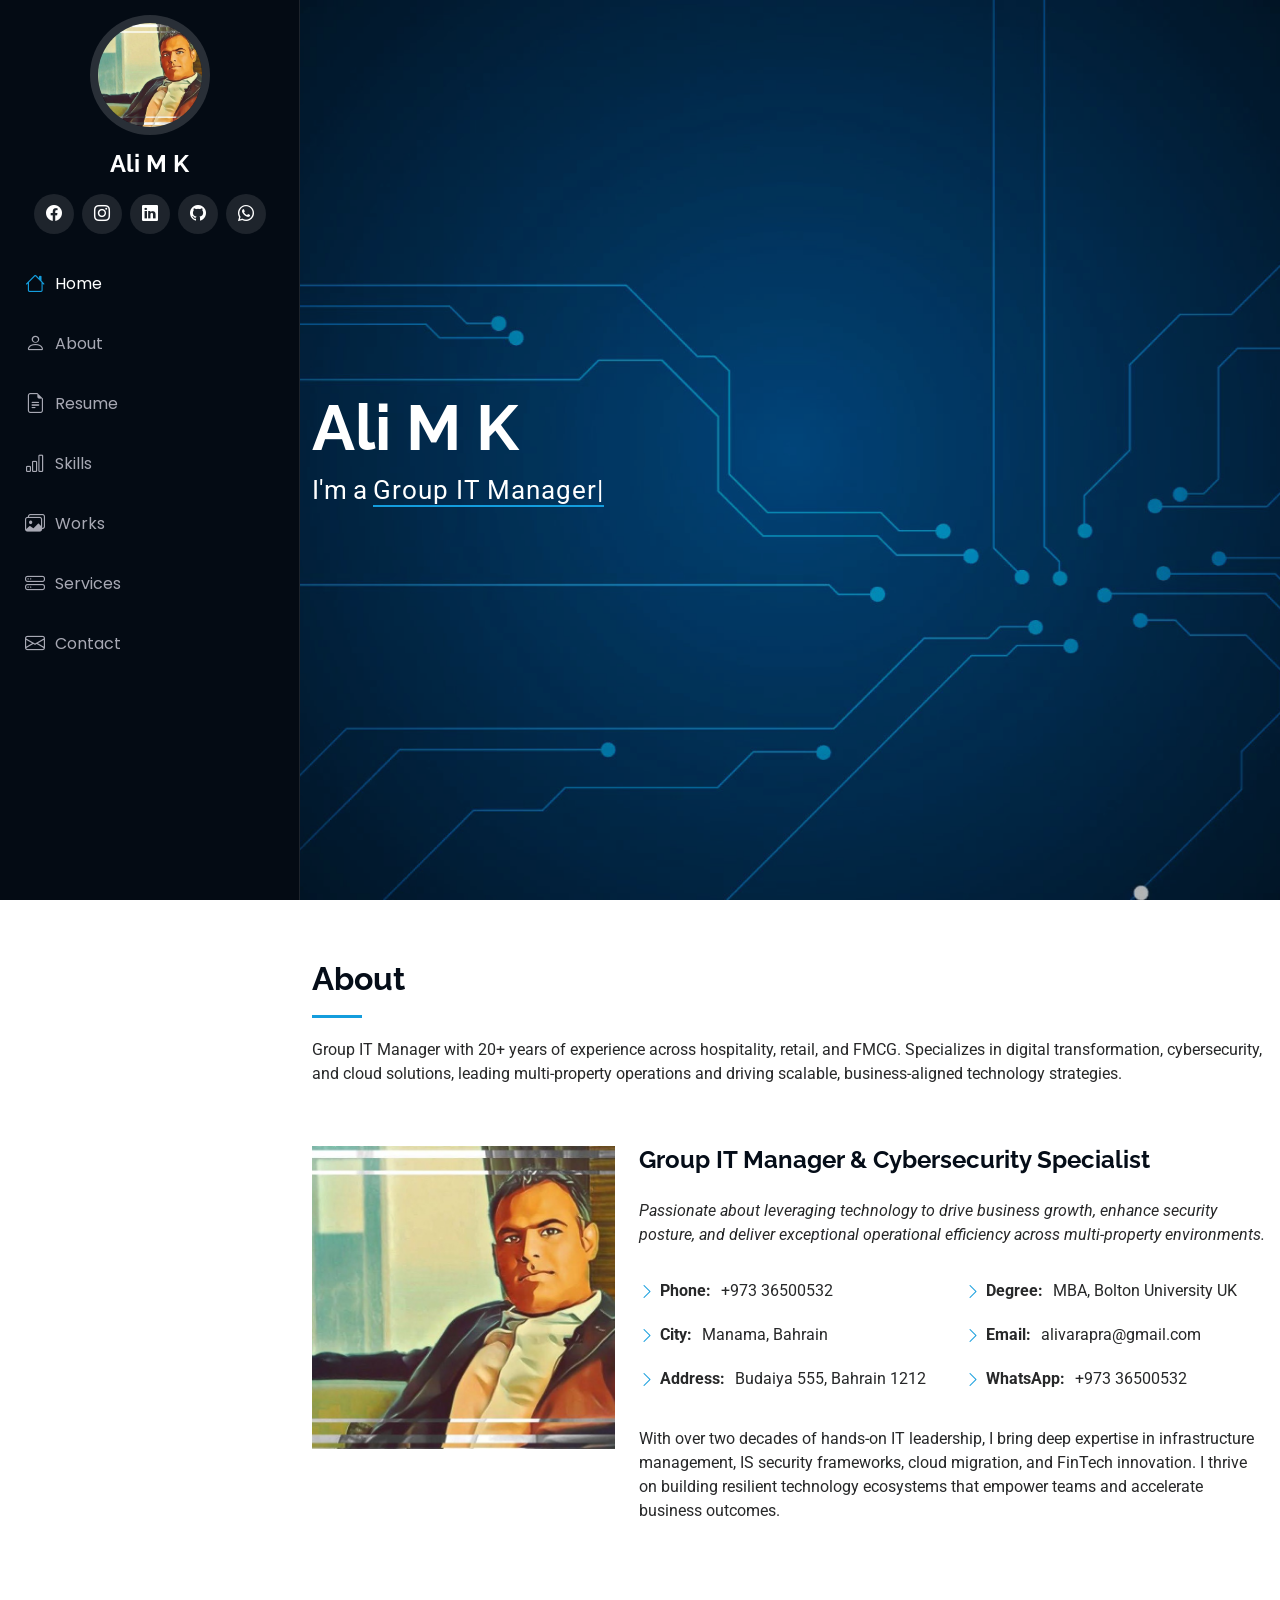
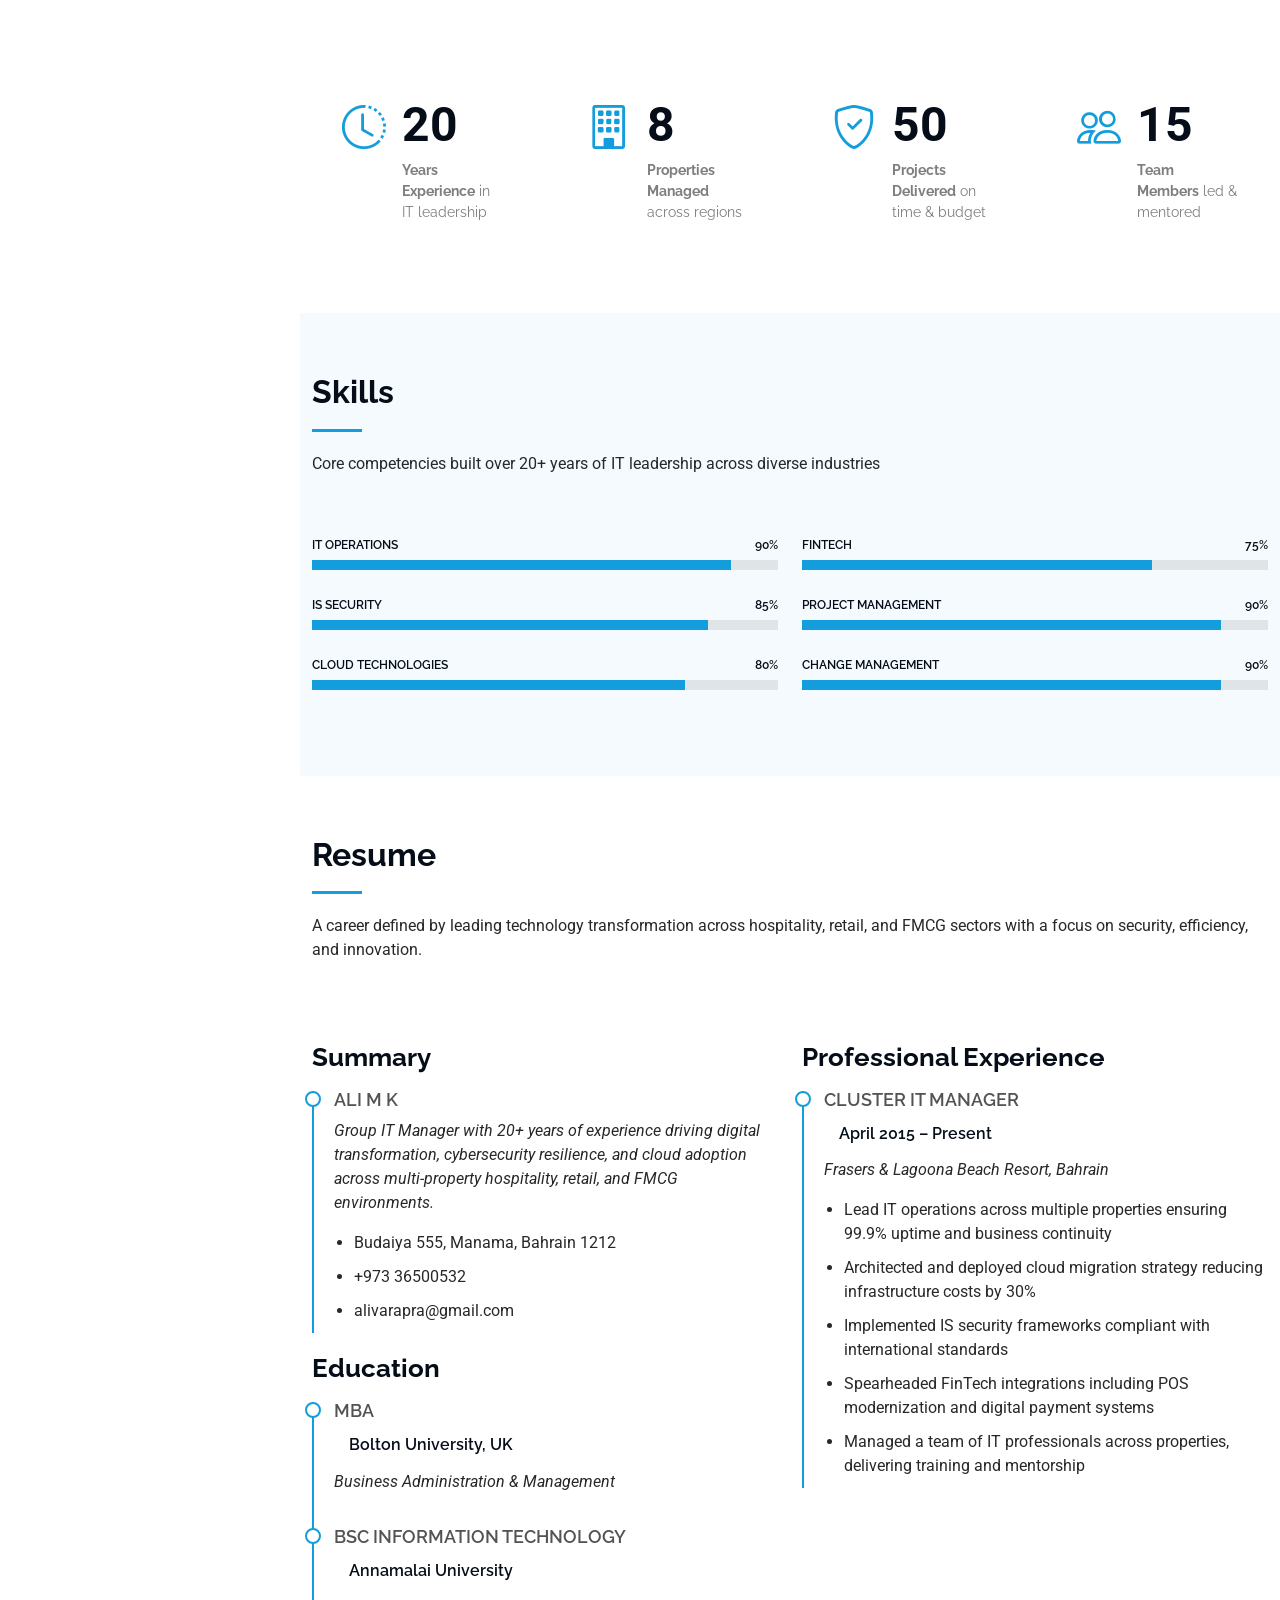
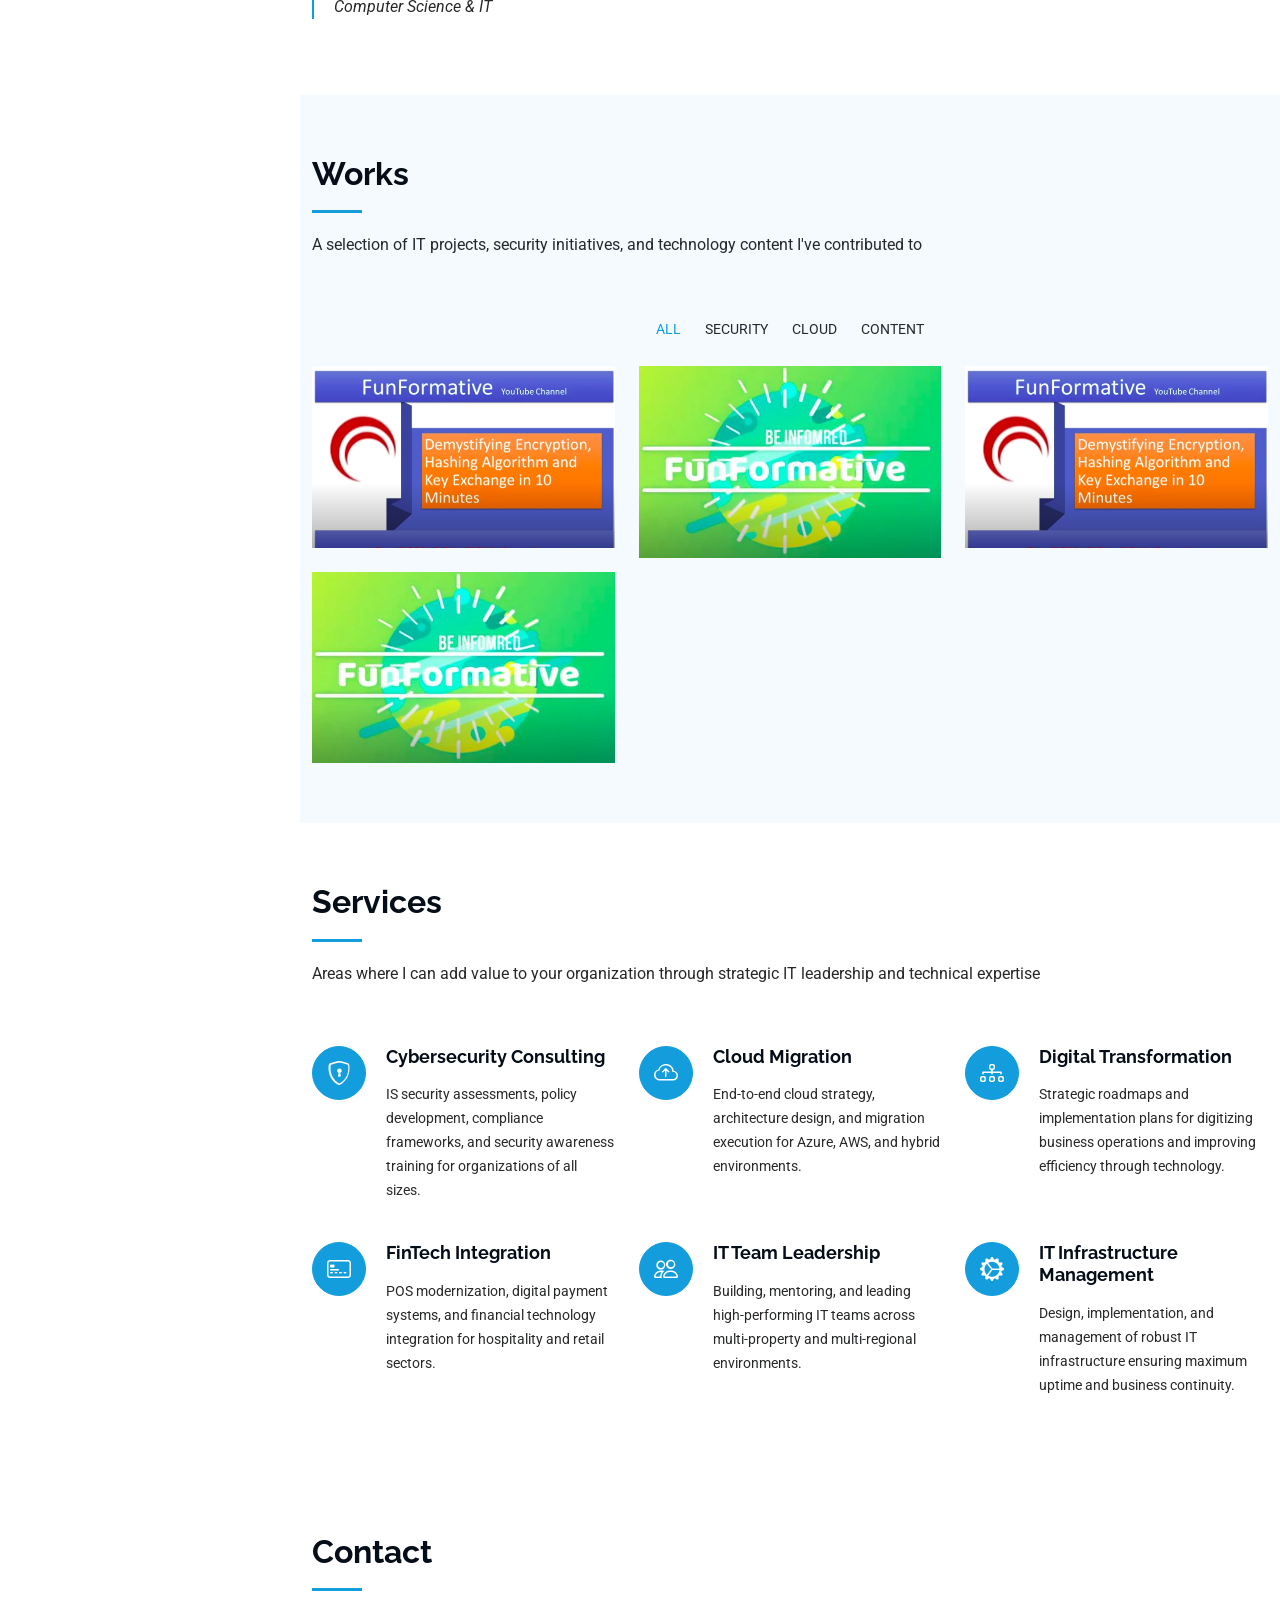
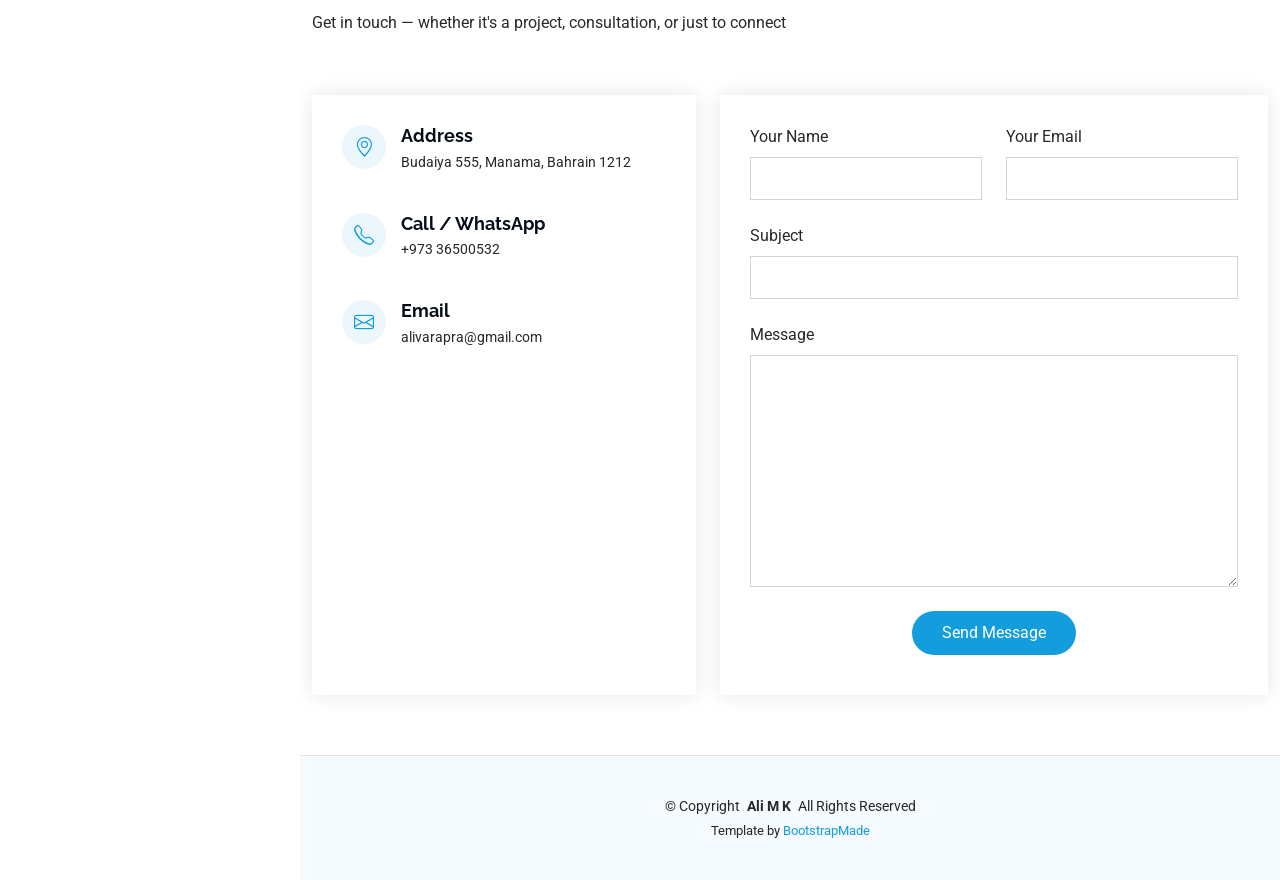
==== commit 17638240: "Revamp to iPortfolio theme + Decap CMS setup - Complete iPortfolio Bootstrap template integration - " ====
--- a/index.html
+++ b/index.html
@@ -1,330 +1,498 @@
 <!DOCTYPE html>
 <html lang="en">
+
 <head>
-  <meta charset="UTF-8" />
-  <meta name="viewport" content="width=device-width, initial-scale=1.0" />
-  <title>Ali MK | IT Operations && IS Security</title>
-  <link rel="stylesheet" href="css/style.css" />
-  <link rel="stylesheet" href="https://cdnjs.cloudflare.com/ajax/libs/font-awesome/4.7.0/css/font-awesome.min.css" />
-  <link href="https://fonts.googleapis.com/css2?family=Playfair+Display:wght@400;600;700&family=Open+Sans:wght@300;400;600;700&family=Libre+Baskerville:ital@0;1&display=swap" rel="stylesheet" />
+  <meta charset="utf-8">
+  <meta content="width=device-width, initial-scale=1.0" name="viewport">
+  <title>Ali MK | Group IT Manager</title>
+  <meta content="Ali MK - Group IT Manager specializing in digital transformation, cybersecurity and cloud solutions" name="description">
+  <meta content="IT Manager, Cybersecurity, Cloud, Bahrain, FinTech, Digital Transformation" name="keywords">
+
+  <!-- Favicons -->
+  <link href="assets/img/favicon.png" rel="icon">
+  <link href="assets/img/apple-touch-icon.png" rel="apple-touch-icon">
+
+  <!-- Fonts -->
+  <link href="https://fonts.googleapis.com" rel="preconnect">
+  <link href="https://fonts.gstatic.com" rel="preconnect" crossorigin>
+  <link href="https://fonts.googleapis.com/css2?family=Roboto:wght@300;400;500;700&family=Poppins:wght@300;400;500;600;700&family=Raleway:wght@300;400;500;600;700&display=swap" rel="stylesheet">
+
+  <!-- Vendor CSS -->
+  <link href="assets/vendor/bootstrap/css/bootstrap.min.css" rel="stylesheet">
+  <link href="assets/vendor/bootstrap-icons/bootstrap-icons.css" rel="stylesheet">
+  <link href="assets/vendor/aos/aos.css" rel="stylesheet">
+  <link href="assets/vendor/glightbox/css/glightbox.min.css" rel="stylesheet">
+  <link href="assets/vendor/swiper/swiper-bundle.min.css" rel="stylesheet">
+
+  <!-- Main CSS -->
+  <link href="assets/css/main.css" rel="stylesheet">
+
+  <!-- Netlify Identity Widget -->
+  <script src="https://identity.netlify.com/v1/netlify-identity-widget.js"></script>
 </head>
-<body>
-
-  <!-- WhatsApp Floating Button -->
-  <a href="https://wa.me/97336500532?text=Hi%20!%2" class="whatsapp-float" target="_blank" rel="noopener">
-    <i class="fa fa-whatsapp"></i>
-  </a>
-
-  <!-- Header -->
-  <header id="home">
-    <nav id="nav-wrap">
-      <a class="mobile-btn" href="#nav-wrap" title="Show navigation">Show navigation</a>
-      <a class="mobile-btn" href="#home" title="Hide navigation">Hide navigation</a>
-      <ul id="nav" class="nav">
-        <li class="current"><a class="smoothscroll" href="#home">Home</a></li>
-        <li><a class="smoothscroll" href="#about">About</a></li>
-        <li><a class="smoothscroll" href="#resume">Resume</a></li>
-        <li><a class="smoothscroll" href="#portfolio">Works</a></li>
-        <li><a class="smoothscroll" href="#contact">Contact</a></li>
+
+<body class="index-page">
+
+  <!-- ======= Header / Sidebar ======= -->
+  <header id="header" class="header dark-background d-flex flex-column">
+    <i class="header-toggle d-xl-none bi bi-list"></i>
+
+    <div class="profile-img">
+      <img src="assets/img/my-profile-img.jpg" alt="Ali MK" class="img-fluid rounded-circle">
+    </div>
+
+    <a href="index.html" class="logo d-flex align-items-center justify-content-center">
+      <h1 class="sitename">Ali M K</h1>
+    </a>
+
+    <div class="social-links text-center">
+      <a href="https://www.facebook.com/alivarapra" class="facebook" target="_blank"><i class="bi bi-facebook"></i></a>
+      <a href="https://www.instagram.com/alivarapra/" class="instagram" target="_blank"><i class="bi bi-instagram"></i></a>
+      <a href="https://www.linkedin.com/in/alivarapra/" class="linkedin" target="_blank"><i class="bi bi-linkedin"></i></a>
+      <a href="http://github.com/alivarapra" class="github" target="_blank"><i class="bi bi-github"></i></a>
+      <a href="https://wa.me/97336500532?text=Hi%20!" class="whatsapp" target="_blank"><i class="bi bi-whatsapp"></i></a>
+    </div>
+
+    <nav id="navmenu" class="navmenu">
+      <ul>
+        <li><a href="#hero" class="active"><i class="bi bi-house navicon"></i> Home</a></li>
+        <li><a href="#about"><i class="bi bi-person navicon"></i> About</a></li>
+        <li><a href="#resume"><i class="bi bi-file-earmark-text navicon"></i> Resume</a></li>
+        <li><a href="#skills"><i class="bi bi-bar-chart navicon"></i> Skills</a></li>
+        <li><a href="#portfolio"><i class="bi bi-images navicon"></i> Works</a></li>
+        <li><a href="#services"><i class="bi bi-hdd-stack navicon"></i> Services</a></li>
+        <li><a href="#contact"><i class="bi bi-envelope navicon"></i> Contact</a></li>
       </ul>
     </nav>
-
-    <div class="row banner">
-      <div class="banner-text">
-        <h1 class="responsive-headline">I'm Ali M K.</h1>
-        <h3><span>Ali MK – Group IT Manager with 20+ years of experience across hospitality, retail, and FMCG. Specializes in digital transformation, cybersecurity, and cloud solutions, leading multi-property operations and driving scalable, business-aligned technology strategies.</span></h3>
-        <hr />
-        <ul class="social">
-          <li><a href="https://www.facebook.com/alivarapra" target="_blank"><i class="fa fa-facebook"></i></a></li>
-          <li><a href="https://www.linkedin.com/in/alivarapra/" target="_blank"><i class="fa fa-linkedin"></i></a></li>
-          <li><a href="https://www.instagram.com/alivarapra/" target="_blank"><i class="fa fa-instagram"></i></a></li>
-          <li><a href="http://github.com/alivarapra" target="_blank"><i class="fa fa-github"></i></a></li>
-          <li><a href="https://wa.me/97336500532?text=Hi%20!%2" target="_blank"><i class="fa fa-whatsapp"></i></a></li>
-        </ul>
-      </div>
-    </div>
-
-    <p class="scrolldown">
-      <a class="smoothscroll" href="#about"><i class="icon-down-circle"></i></a>
-    </p>
-  </header>
-
-  <!-- About Section -->
-  <section id="about">
-    <div class="row">
-      <div class="three columns">
-        <img class="profile-pic" src="images/profile.jpeg" alt="Ali MK Profile Pic" />
-      </div>
-      <div class="nine columns main-col">
-        <h2>About Me</h2>
-        <p>IT manager helps organizations to optimize business processes, providing management consulting, software development and outsourcing services.</p>
+  </header><!-- /Header -->
+
+  <main class="main">
+
+    <!-- ======= Hero Section ======= -->
+    <section id="hero" class="hero section dark-background">
+      <img src="assets/img/hero-bg.jpg" alt="" data-aos="fade-in">
+      <div class="container" data-aos="fade-up" data-aos-delay="100">
+        <h2>Ali M K</h2>
+        <p>I'm a <span class="typed" data-typed-items="Group IT Manager, Cybersecurity Expert, Cloud Architect, Digital Transformer, FinTech Enthusiast">Group IT Manager</span><span class="typed-cursor typed-cursor--blink" aria-hidden="true"></span></p>
+      </div>
+    </section><!-- /Hero Section -->
+
+    <!-- ======= About Section ======= -->
+    <section id="about" class="about section">
+      <div class="container section-title" data-aos="fade-up">
+        <h2>About</h2>
+        <p>Group IT Manager with 20+ years of experience across hospitality, retail, and FMCG. Specializes in digital transformation, cybersecurity, and cloud solutions, leading multi-property operations and driving scalable, business-aligned technology strategies.</p>
+      </div>
+
+      <div class="container" data-aos="fade-up" data-aos-delay="100">
+        <div class="row gy-4 justify-content-center">
+          <div class="col-lg-4">
+            <img src="assets/img/my-profile-img.jpg" class="img-fluid" alt="Ali MK">
+          </div>
+          <div class="col-lg-8 content">
+            <h2>Group IT Manager &amp; Cybersecurity Specialist</h2>
+            <p class="fst-italic py-3">
+              Passionate about leveraging technology to drive business growth, enhance security posture, and deliver exceptional operational efficiency across multi-property environments.
+            </p>
+            <div class="row">
+              <div class="col-lg-6">
+                <ul>
+                  <li><i class="bi bi-chevron-right"></i> <strong>Phone:</strong> <span>+973 36500532</span></li>
+                  <li><i class="bi bi-chevron-right"></i> <strong>City:</strong> <span>Manama, Bahrain</span></li>
+                  <li><i class="bi bi-chevron-right"></i> <strong>Address:</strong> <span>Budaiya 555, Bahrain 1212</span></li>
+                </ul>
+              </div>
+              <div class="col-lg-6">
+                <ul>
+                  <li><i class="bi bi-chevron-right"></i> <strong>Degree:</strong> <span>MBA, Bolton University UK</span></li>
+                  <li><i class="bi bi-chevron-right"></i> <strong>Email:</strong> <span>alivarapra@gmail.com</span></li>
+                  <li><i class="bi bi-chevron-right"></i> <strong>WhatsApp:</strong> <span>+973 36500532</span></li>
+                </ul>
+              </div>
+            </div>
+            <p class="py-3">
+              With over two decades of hands-on IT leadership, I bring deep expertise in infrastructure management, IS security frameworks, cloud migration, and FinTech innovation. I thrive on building resilient technology ecosystems that empower teams and accelerate business outcomes.
+            </p>
+          </div>
+        </div>
+      </div>
+    </section><!-- /About Section -->
+
+    <!-- ======= Stats Section ======= -->
+    <section id="stats" class="stats section">
+      <div class="container" data-aos="fade-up" data-aos-delay="100">
+        <div class="row gy-4">
+          <div class="col-lg-3 col-md-6">
+            <div class="stats-item">
+              <i class="bi bi-clock-history"></i>
+              <span data-purecounter-start="0" data-purecounter-end="20" data-purecounter-duration="1" class="purecounter"></span>
+              <p><strong>Years Experience</strong> <span>in IT leadership</span></p>
+            </div>
+          </div>
+          <div class="col-lg-3 col-md-6">
+            <div class="stats-item">
+              <i class="bi bi-building"></i>
+              <span data-purecounter-start="0" data-purecounter-end="8" data-purecounter-duration="1" class="purecounter"></span>
+              <p><strong>Properties Managed</strong> <span>across regions</span></p>
+            </div>
+          </div>
+          <div class="col-lg-3 col-md-6">
+            <div class="stats-item">
+              <i class="bi bi-shield-check"></i>
+              <span data-purecounter-start="0" data-purecounter-end="50" data-purecounter-duration="1" class="purecounter"></span>
+              <p><strong>Projects Delivered</strong> <span>on time &amp; budget</span></p>
+            </div>
+          </div>
+          <div class="col-lg-3 col-md-6">
+            <div class="stats-item">
+              <i class="bi bi-people"></i>
+              <span data-purecounter-start="0" data-purecounter-end="15" data-purecounter-duration="1" class="purecounter"></span>
+              <p><strong>Team Members</strong> <span>led &amp; mentored</span></p>
+            </div>
+          </div>
+        </div>
+      </div>
+    </section><!-- /Stats Section -->
+
+    <!-- ======= Skills Section ======= -->
+    <section id="skills" class="skills section light-background">
+      <div class="container section-title" data-aos="fade-up">
+        <h2>Skills</h2>
+        <p>Core competencies built over 20+ years of IT leadership across diverse industries</p>
+      </div>
+      <div class="container" data-aos="fade-up" data-aos-delay="100">
+        <div class="row skills-content skills-animation">
+          <div class="col-lg-6">
+            <div class="progress">
+              <span class="skill"><span>IT Operations</span> <i class="val">90%</i></span>
+              <div class="progress-bar-wrap">
+                <div class="progress-bar" role="progressbar" aria-valuenow="90" aria-valuemin="0" aria-valuemax="100"></div>
+              </div>
+            </div>
+            <div class="progress">
+              <span class="skill"><span>IS Security</span> <i class="val">85%</i></span>
+              <div class="progress-bar-wrap">
+                <div class="progress-bar" role="progressbar" aria-valuenow="85" aria-valuemin="0" aria-valuemax="100"></div>
+              </div>
+            </div>
+            <div class="progress">
+              <span class="skill"><span>Cloud Technologies</span> <i class="val">80%</i></span>
+              <div class="progress-bar-wrap">
+                <div class="progress-bar" role="progressbar" aria-valuenow="80" aria-valuemin="0" aria-valuemax="100"></div>
+              </div>
+            </div>
+          </div>
+          <div class="col-lg-6">
+            <div class="progress">
+              <span class="skill"><span>FinTech</span> <i class="val">75%</i></span>
+              <div class="progress-bar-wrap">
+                <div class="progress-bar" role="progressbar" aria-valuenow="75" aria-valuemin="0" aria-valuemax="100"></div>
+              </div>
+            </div>
+            <div class="progress">
+              <span class="skill"><span>Project Management</span> <i class="val">90%</i></span>
+              <div class="progress-bar-wrap">
+                <div class="progress-bar" role="progressbar" aria-valuenow="90" aria-valuemin="0" aria-valuemax="100"></div>
+              </div>
+            </div>
+            <div class="progress">
+              <span class="skill"><span>Change Management</span> <i class="val">90%</i></span>
+              <div class="progress-bar-wrap">
+                <div class="progress-bar" role="progressbar" aria-valuenow="90" aria-valuemin="0" aria-valuemax="100"></div>
+              </div>
+            </div>
+          </div>
+        </div>
+      </div>
+    </section><!-- /Skills Section -->
+
+    <!-- ======= Resume Section ======= -->
+    <section id="resume" class="resume section">
+      <div class="container section-title" data-aos="fade-up">
+        <h2>Resume</h2>
+        <p>A career defined by leading technology transformation across hospitality, retail, and FMCG sectors with a focus on security, efficiency, and innovation.</p>
+      </div>
+      <div class="container">
         <div class="row">
-          <div class="columns contact-details">
-            <h2>Contact Details</h2>
-            <p class="address">
-              <span>Ali M K</span><br />
-              <span>Budaiya 555<br />Manama Bahrain, 1212</span><br />
-              <span>+973 36500532</span><br />
-              <span>alivarapra@gmail.com</span>
-            </p>
-          </div>
-          <div class="columns download">
-            <p>
-              <a href="https://www.linkedin.com/in/alivarapra/" class="button" target="_blank">
-                <i class="fa fa-download"></i> Download Resume
-              </a>
-            </p>
-          </div>
-        </div>
-      </div>
-    </div>
-  </section>
-
-  <!-- Resume Section -->
-  <section id="resume">
-    <!-- Education -->
-    <div class="row education">
-      <div class="three columns header-col">
-        <h1><span>Education</span></h1>
-      </div>
-      <div class="nine columns main-col">
-        <div class="row item">
-          <div class="twelve columns">
-            <h3>Bolton University, UK</h3>
-            <p class="info">MBA <span>&bull;</span></p>
-          </div>
-        </div>
-        <div class="row item">
-          <div class="twelve columns">
-            <h3>Annamalai University</h3>
-            <p class="info">BSc IT <span>&bull;</span></p>
-          </div>
-        </div>
-      </div>
-    </div>
-
-    <!-- Work -->
-    <div class="row work">
-      <div class="three columns header-col">
-        <h1><span>Work</span></h1>
-      </div>
-      <div class="nine columns main-col">
-        <div class="row item">
-          <div class="twelve columns">
-            <h3>Frasers &amp; Lagoona Beach Resort</h3>
-            <p class="info">Cluster IT Manager <span>&bull;</span> <em class="date">April 2015 - Present</em></p>
-          </div>
-        </div>
-      </div>
-    </div>
-
-    <!-- Skills -->
-    <div class="row skill">
-      <div class="three columns header-col">
-        <h1><span>Skills</span></h1>
-      </div>
-      <div class="nine columns main-col">
-        <p>Skills</p>
-        <div class="bars">
-          <ul class="skills">
-            <li><span class="bar-expand it-ops"></span><em>IT Operations</em></li>
-            <li><span class="bar-expand is-sec"></span><em>IS Security</em></li>
-            <li><span class="bar-expand cloud"></span><em>Cloud Technologies</em></li>
-            <li><span class="bar-expand fintech"></span><em>FinTech</em></li>
-            <li><span class="bar-expand pm"></span><em>Project Manager</em></li>
-            <li><span class="bar-expand change"></span><em>Change Agent</em></li>
+          <div class="col-lg-6" data-aos="fade-up" data-aos-delay="100">
+            <h3 class="resume-title">Summary</h3>
+            <div class="resume-item pb-0">
+              <h4>Ali M K</h4>
+              <p><em>Group IT Manager with 20+ years of experience driving digital transformation, cybersecurity resilience, and cloud adoption across multi-property hospitality, retail, and FMCG environments.</em></p>
+              <ul>
+                <li>Budaiya 555, Manama, Bahrain 1212</li>
+                <li>+973 36500532</li>
+                <li>alivarapra@gmail.com</li>
+              </ul>
+            </div>
+
+            <h3 class="resume-title">Education</h3>
+            <div class="resume-item">
+              <h4>MBA</h4>
+              <h5>Bolton University, UK</h5>
+              <p><em>Business Administration &amp; Management</em></p>
+            </div>
+            <div class="resume-item">
+              <h4>BSc Information Technology</h4>
+              <h5>Annamalai University</h5>
+              <p><em>Computer Science &amp; IT</em></p>
+            </div>
+          </div>
+
+          <div class="col-lg-6" data-aos="fade-up" data-aos-delay="200">
+            <h3 class="resume-title">Professional Experience</h3>
+            <div class="resume-item">
+              <h4>Cluster IT Manager</h4>
+              <h5>April 2015 – Present</h5>
+              <p><em>Frasers &amp; Lagoona Beach Resort, Bahrain</em></p>
+              <ul>
+                <li>Lead IT operations across multiple properties ensuring 99.9% uptime and business continuity</li>
+                <li>Architected and deployed cloud migration strategy reducing infrastructure costs by 30%</li>
+                <li>Implemented IS security frameworks compliant with international standards</li>
+                <li>Spearheaded FinTech integrations including POS modernization and digital payment systems</li>
+                <li>Managed a team of IT professionals across properties, delivering training and mentorship</li>
+              </ul>
+            </div>
+          </div>
+        </div>
+      </div>
+    </section><!-- /Resume Section -->
+
+    <!-- ======= Portfolio Section ======= -->
+    <section id="portfolio" class="portfolio section light-background">
+      <div class="container section-title" data-aos="fade-up">
+        <h2>Works</h2>
+        <p>A selection of IT projects, security initiatives, and technology content I've contributed to</p>
+      </div>
+      <div class="container">
+        <div class="isotope-layout" data-default-filter="*" data-layout="masonry" data-sort="original-order">
+          <ul class="portfolio-filters isotope-filters" data-aos="fade-up" data-aos-delay="100">
+            <li data-filter="*" class="filter-active">All</li>
+            <li data-filter=".filter-security">Security</li>
+            <li data-filter=".filter-cloud">Cloud</li>
+            <li data-filter=".filter-content">Content</li>
           </ul>
-        </div>
-      </div>
-    </div>
-  </section>
-
-  <!-- Portfolio Section -->
-  <section id="portfolio">
-    <div class="row">
-      <div class="twelve columns collapsed">
-        <h1>Check Out Some of My Works.</h1>
-        <div id="portfolio-wrapper" class="bgrid-quarters s-bgrid-thirds cf">
-
-          <div class="columns portfolio-item">
-            <div class="item-wrap">
-              <a href="https://www.youtube.com/watch?v=duIaJPMP1SU" target="_blank">
-                <img alt="YouTuber" src="images/portfolio/whatsapp-mern.jpeg" />
-                <div class="overlay">
-                  <div class="portfolio-item-meta">
-                    <h5>YouTuber</h5>
-                    <p>IS Security</p>
-                  </div>
-                </div>
-                <div class="link-icon"><i class="fa fa-link"></i></div>
-              </a>
-            </div>
-          </div>
-
-          <div class="columns portfolio-item">
-            <div class="item-wrap">
-              <a href="https://www.youtube.com/watch?v=duIaJPMP1SU" target="_blank">
-                <img alt="CyberSecurity" src="images/portfolio/whatsapp-mern2.jpeg" />
-                <div class="overlay">
-                  <div class="portfolio-item-meta">
-                    <h5>CyberSecurity</h5>
-                    <p>Cyber Security</p>
-                  </div>
-                </div>
-                <div class="link-icon"><i class="fa fa-link"></i></div>
-              </a>
-            </div>
-          </div>
-
-          <div class="columns portfolio-item">
-            <div class="item-wrap">
-              <a href="https://www.youtube.com/watch?v=yS6Efsk_jgs&t" target="_blank">
-                <img alt="Fun Formative" src="images/portfolio/facebook-clone.png" />
-                <div class="overlay">
-                  <div class="portfolio-item-meta">
-                    <h5>Fun Formative</h5>
-                    <p>Power Point Tips</p>
-                  </div>
-                </div>
-                <div class="link-icon"><i class="fa fa-link"></i></div>
-              </a>
-            </div>
-          </div>
-
-          <div class="columns portfolio-item">
-            <div class="item-wrap">
-              <a href="https://www.youtube.com/watch?v=BtJeH_-XYaA" target="_blank">
-                <img alt="YouTube" src="images/portfolio/airbnb-clone.jpeg" />
-                <div class="overlay">
-                  <div class="portfolio-item-meta">
-                    <h5>YouTube</h5>
-                    <p>Security Tips</p>
-                  </div>
-                </div>
-                <div class="link-icon"><i class="fa fa-link"></i></div>
-              </a>
-            </div>
-          </div>
-
-          <div class="columns portfolio-item">
-            <div class="item-wrap">
-              <a href="https://www.youtube.com/watch?v=XtMThy8QKqU&t=9358s" target="_blank">
-                <img alt="YouTube" src="images/portfolio/netflix-clone.jpeg" />
-                <div class="overlay">
-                  <div class="portfolio-item-meta">
-                    <h5>YouTube</h5>
-                    <p>IT Tips</p>
-                  </div>
-                </div>
-                <div class="link-icon"><i class="fa fa-link"></i></div>
-              </a>
-            </div>
-          </div>
-
-        </div>
-      </div>
-    </div>
-  </section>
-
-
-  <!-- Contact Section -->
-  <section id="contact">
-    <div class="contact-container">
-      <div class="contact-header">
-        <h1>Get In Touch</h1>
-        <p>Have a project in mind or just want to say hello? Drop me a message and I'll get back to you as soon as possible.</p>
-      </div>
-
-      <div class="contact-grid">
-        <!-- Contact Info Cards -->
-        <div class="contact-info">
-          <div class="info-card">
-            <div class="info-icon"><i class="fa fa-map-marker"></i></div>
-            <div class="info-content">
-              <h4>Location</h4>
-              <p>Budaiya 555, Manama<br />Bahrain 1212</p>
-            </div>
-          </div>
-
-          <div class="info-card">
-            <div class="info-icon"><i class="fa fa-phone"></i></div>
-            <div class="info-content">
-              <h4>Phone</h4>
-              <p>+973 36500532</p>
-            </div>
-          </div>
-
-          <div class="info-card">
-            <div class="info-icon"><i class="fa fa-envelope"></i></div>
-            <div class="info-content">
-              <h4>Email</h4>
-              <p>alivarapra@gmail.com</p>
-            </div>
-          </div>
-
-          <div class="info-card">
-            <div class="info-icon"><i class="fa fa-whatsapp"></i></div>
-            <div class="info-content">
-              <h4>WhatsApp</h4>
-              <p><a href="https://wa.me/97336500532?text=Hi%20!%2" target="_blank">Chat with me</a></p>
-            </div>
-          </div>
-        </div>
-
-        <!-- Contact Form -->
-        <div class="contact-form-wrap">
-          <form id="contactForm">
-            <div class="form-row">
-              <div class="form-group">
-                <input type="text" id="contactName" name="contactName" placeholder="Your Name *" required />
-              </div>
-              <div class="form-group">
-                <input type="email" id="contactEmail" name="contactEmail" placeholder="Your Email *" required />
-              </div>
-            </div>
-            <div class="form-group">
-              <input type="text" id="contactSubject" name="contactSubject" placeholder="Subject" />
-            </div>
-            <div class="form-group">
-              <textarea id="contactMessage" name="contactMessage" placeholder="Your Message *" required></textarea>
-            </div>
-            <button type="submit" class="submit-btn">
-              <i class="fa fa-paper-plane"></i> Send Message
-            </button>
-          </form>
-          <div id="message-warning">Something went wrong. Please try again.</div>
-          <div id="message-success"><i class="fa fa-check-circle"></i> Your message was sent successfully!</div>
-        </div>
-      </div>
-    </div>
-  </section>
-
-  <!-- Footer -->
-  <footer>
-    <div class="row">
-      <div class="twelve columns">
-        <ul class="social-links">
-          <li><a href="https://www.facebook.com/alivarapra" target="_blank"><i class="fa fa-facebook"></i></a></li>
-          <li><a href="https://www.linkedin.com/in/alivarapra/" target="_blank"><i class="fa fa-linkedin"></i></a></li>
-          <li><a href="https://www.instagram.com/alivarapra/" target="_blank"><i class="fa fa-instagram"></i></a></li>
-          <li><a href="http://github.com/alivarapra" target="_blank"><i class="fa fa-github"></i></a></li>
-          <li><a href="https://wa.me/97336500532?text=Hi%20!%2" target="_blank"><i class="fa fa-whatsapp"></i></a></li>
-        </ul>
-        <ul class="copyright">
-          <li>FunForamative &hearts;</li>
-        </ul>
-        <ul class="copyright">
-          <li>&copy; All credit goes to Tim Baker - Copyright 2017 Tim Baker</li>
-          <li>Design by <a href="http://www.styleshout.com/" title="Styleshout" target="_blank">Styleshout</a></li>
-        </ul>
-      </div>
-      <div id="go-top">
-        <a class="smoothscroll" title="Back to Top" href="#home"><i class="fa fa-angle-up"></i></a>
+
+          <div class="row gy-4 isotope-container" data-aos="fade-up" data-aos-delay="200">
+
+            <div class="col-lg-4 col-md-6 portfolio-item isotope-item filter-security">
+              <div class="portfolio-content h-100">
+                <img src="assets/img/portfolio/app-1.jpg" class="img-fluid" alt="IS Security">
+                <div class="portfolio-info">
+                  <h4>IS Security Talk</h4>
+                  <p>Cybersecurity awareness session</p>
+                  <a href="assets/img/portfolio/app-1.jpg" title="IS Security" data-gallery="portfolio-gallery-security" class="glightbox preview-link"><i class="bi bi-zoom-in"></i></a>
+                  <a href="https://www.youtube.com/watch?v=duIaJPMP1SU" title="Watch on YouTube" class="details-link" target="_blank"><i class="bi bi-link-45deg"></i></a>
+                </div>
+              </div>
+            </div>
+
+            <div class="col-lg-4 col-md-6 portfolio-item isotope-item filter-security">
+              <div class="portfolio-content h-100">
+                <img src="assets/img/portfolio/app-2.jpg" class="img-fluid" alt="CyberSecurity">
+                <div class="portfolio-info">
+                  <h4>Cyber Security</h4>
+                  <p>Security tips &amp; best practices</p>
+                  <a href="assets/img/portfolio/app-2.jpg" title="CyberSecurity" data-gallery="portfolio-gallery-security" class="glightbox preview-link"><i class="bi bi-zoom-in"></i></a>
+                  <a href="https://www.youtube.com/watch?v=BtJeH_-XYaA" title="Watch on YouTube" class="details-link" target="_blank"><i class="bi bi-link-45deg"></i></a>
+                </div>
+              </div>
+            </div>
+
+            <div class="col-lg-4 col-md-6 portfolio-item isotope-item filter-cloud">
+              <div class="portfolio-content h-100">
+                <img src="assets/img/portfolio/app-3.jpg" class="img-fluid" alt="IT Tips">
+                <div class="portfolio-info">
+                  <h4>IT Tips &amp; Cloud</h4>
+                  <p>IT &amp; cloud technology insights</p>
+                  <a href="assets/img/portfolio/app-3.jpg" title="IT Tips" data-gallery="portfolio-gallery-cloud" class="glightbox preview-link"><i class="bi bi-zoom-in"></i></a>
+                  <a href="https://www.youtube.com/watch?v=XtMThy8QKqU&t=9358s" title="Watch on YouTube" class="details-link" target="_blank"><i class="bi bi-link-45deg"></i></a>
+                </div>
+              </div>
+            </div>
+
+            <div class="col-lg-4 col-md-6 portfolio-item isotope-item filter-content">
+              <div class="portfolio-content h-100">
+                <img src="assets/img/portfolio/branding-1.jpg" class="img-fluid" alt="Fun Formative">
+                <div class="portfolio-info">
+                  <h4>Fun Formative</h4>
+                  <p>PowerPoint &amp; productivity tips</p>
+                  <a href="assets/img/portfolio/branding-1.jpg" title="Fun Formative" data-gallery="portfolio-gallery-content" class="glightbox preview-link"><i class="bi bi-zoom-in"></i></a>
+                  <a href="https://www.youtube.com/watch?v=yS6Efsk_jgs&t" title="Watch on YouTube" class="details-link" target="_blank"><i class="bi bi-link-45deg"></i></a>
+                </div>
+              </div>
+            </div>
+
+          </div>
+        </div>
+      </div>
+    </section><!-- /Portfolio Section -->
+
+    <!-- ======= Services Section ======= -->
+    <section id="services" class="services section">
+      <div class="container section-title" data-aos="fade-up">
+        <h2>Services</h2>
+        <p>Areas where I can add value to your organization through strategic IT leadership and technical expertise</p>
+      </div>
+      <div class="container">
+        <div class="row gy-4">
+          <div class="col-lg-4 col-md-6 service-item d-flex" data-aos="fade-up" data-aos-delay="100">
+            <div class="icon flex-shrink-0"><i class="bi bi-shield-lock"></i></div>
+            <div>
+              <h4 class="title">Cybersecurity Consulting</h4>
+              <p class="description">IS security assessments, policy development, compliance frameworks, and security awareness training for organizations of all sizes.</p>
+            </div>
+          </div>
+          <div class="col-lg-4 col-md-6 service-item d-flex" data-aos="fade-up" data-aos-delay="200">
+            <div class="icon flex-shrink-0"><i class="bi bi-cloud-arrow-up"></i></div>
+            <div>
+              <h4 class="title">Cloud Migration</h4>
+              <p class="description">End-to-end cloud strategy, architecture design, and migration execution for Azure, AWS, and hybrid environments.</p>
+            </div>
+          </div>
+          <div class="col-lg-4 col-md-6 service-item d-flex" data-aos="fade-up" data-aos-delay="300">
+            <div class="icon flex-shrink-0"><i class="bi bi-diagram-3"></i></div>
+            <div>
+              <h4 class="title">Digital Transformation</h4>
+              <p class="description">Strategic roadmaps and implementation plans for digitizing business operations and improving efficiency through technology.</p>
+            </div>
+          </div>
+          <div class="col-lg-4 col-md-6 service-item d-flex" data-aos="fade-up" data-aos-delay="400">
+            <div class="icon flex-shrink-0"><i class="bi bi-credit-card-2-front"></i></div>
+            <div>
+              <h4 class="title">FinTech Integration</h4>
+              <p class="description">POS modernization, digital payment systems, and financial technology integration for hospitality and retail sectors.</p>
+            </div>
+          </div>
+          <div class="col-lg-4 col-md-6 service-item d-flex" data-aos="fade-up" data-aos-delay="500">
+            <div class="icon flex-shrink-0"><i class="bi bi-people"></i></div>
+            <div>
+              <h4 class="title">IT Team Leadership</h4>
+              <p class="description">Building, mentoring, and leading high-performing IT teams across multi-property and multi-regional environments.</p>
+            </div>
+          </div>
+          <div class="col-lg-4 col-md-6 service-item d-flex" data-aos="fade-up" data-aos-delay="600">
+            <div class="icon flex-shrink-0"><i class="bi bi-gear-wide-connected"></i></div>
+            <div>
+              <h4 class="title">IT Infrastructure Management</h4>
+              <p class="description">Design, implementation, and management of robust IT infrastructure ensuring maximum uptime and business continuity.</p>
+            </div>
+          </div>
+        </div>
+      </div>
+    </section><!-- /Services Section -->
+
+    <!-- ======= Contact Section ======= -->
+    <section id="contact" class="contact section">
+      <div class="container section-title" data-aos="fade-up">
+        <h2>Contact</h2>
+        <p>Get in touch — whether it's a project, consultation, or just to connect</p>
+      </div>
+      <div class="container" data-aos="fade-up" data-aos-delay="100">
+        <div class="row gy-4">
+          <div class="col-lg-5">
+            <div class="info-wrap">
+              <div class="info-item d-flex" data-aos="fade-up" data-aos-delay="200">
+                <i class="bi bi-geo-alt flex-shrink-0"></i>
+                <div>
+                  <h3>Address</h3>
+                  <p>Budaiya 555, Manama, Bahrain 1212</p>
+                </div>
+              </div>
+              <div class="info-item d-flex" data-aos="fade-up" data-aos-delay="300">
+                <i class="bi bi-telephone flex-shrink-0"></i>
+                <div>
+                  <h3>Call / WhatsApp</h3>
+                  <p>+973 36500532</p>
+                </div>
+              </div>
+              <div class="info-item d-flex" data-aos="fade-up" data-aos-delay="400">
+                <i class="bi bi-envelope flex-shrink-0"></i>
+                <div>
+                  <h3>Email</h3>
+                  <p>alivarapra@gmail.com</p>
+                </div>
+              </div>
+              <iframe src="https://www.google.com/maps/embed?pb=!1m18!1m12!1m3!1d3579.5!2d50.4657!3d26.2285!2m3!1f0!2f0!3f0!3m2!1i1024!2i768!4f13.1!3m3!1m2!1s0x0%3A0x0!2zMjbCsDEzJzQyLjYiTiA1MMKwMjcnNTYuNSJF!5e0!3m2!1sen!2sbh!4v1680000000000" frameborder="0" style="border:0; width:100%; height:270px;" allowfullscreen="" loading="lazy"></iframe>
+            </div>
+          </div>
+          <div class="col-lg-7">
+            <form name="contact" method="POST" data-netlify="true" class="php-email-form" data-aos="fade-up" data-aos-delay="200">
+              <input type="hidden" name="form-name" value="contact" />
+              <div class="row gy-4">
+                <div class="col-md-6">
+                  <label for="name-field" class="pb-2">Your Name</label>
+                  <input type="text" name="name" id="name-field" class="form-control" required>
+                </div>
+                <div class="col-md-6">
+                  <label for="email-field" class="pb-2">Your Email</label>
+                  <input type="email" name="email" id="email-field" class="form-control" required>
+                </div>
+                <div class="col-md-12">
+                  <label for="subject-field" class="pb-2">Subject</label>
+                  <input type="text" name="subject" id="subject-field" class="form-control" required>
+                </div>
+                <div class="col-md-12">
+                  <label for="message-field" class="pb-2">Message</label>
+                  <textarea class="form-control" name="message" rows="10" id="message-field" required></textarea>
+                </div>
+                <div class="col-md-12 text-center">
+                  <div class="loading">Loading</div>
+                  <div class="error-message"></div>
+                  <div class="sent-message">Your message has been sent. Thank you!</div>
+                  <button type="submit">Send Message</button>
+                </div>
+              </div>
+            </form>
+          </div>
+        </div>
+      </div>
+    </section><!-- /Contact Section -->
+
+  </main>
+
+  <!-- ======= Footer ======= -->
+  <footer id="footer" class="footer position-relative light-background">
+    <div class="container">
+      <div class="copyright text-center">
+        <p>© <span>Copyright</span> <strong class="px-1 sitename">Ali M K</strong> <span>All Rights Reserved</span></p>
+      </div>
+      <div class="credits text-center">
+        Template by <a href="https://bootstrapmade.com/">BootstrapMade</a>
       </div>
     </div>
   </footer>
 
-  <!-- Scripts -->
-  <script src="js/main.js"></script>
+  <!-- Scroll Top -->
+  <a href="#" id="scroll-top" class="scroll-top d-flex align-items-center justify-content-center"><i class="bi bi-arrow-up-short"></i></a>
+
+  <!-- Preloader -->
+  <div id="preloader"></div>
+
+  <!-- Vendor JS -->
+  <script src="assets/vendor/bootstrap/js/bootstrap.bundle.min.js"></script>
+  <script src="assets/vendor/aos/aos.js"></script>
+  <script src="assets/vendor/typed.js/typed.umd.js"></script>
+  <script src="assets/vendor/purecounter/purecounter_vanilla.js"></script>
+  <script src="assets/vendor/waypoints/noframework.waypoints.js"></script>
+  <script src="assets/vendor/glightbox/js/glightbox.min.js"></script>
+  <script src="assets/vendor/imagesloaded/imagesloaded.pkgd.min.js"></script>
+  <script src="assets/vendor/isotope-layout/isotope.pkgd.min.js"></script>
+  <script src="assets/vendor/swiper/swiper-bundle.min.js"></script>
+  <script src="assets/js/main.js"></script>
+
+  <!-- Netlify Identity redirect -->
+  <script>
+    if (window.netlifyIdentity) {
+      window.netlifyIdentity.on("init", user => {
+        if (!user) {
+          window.netlifyIdentity.on("login", () => {
+            document.location.href = "/admin/";
+          });
+        }
+      });
+    }
+  </script>
+
 </body>
 </html>
--- a/assets/css/main.css
+++ b/assets/css/main.css
@@ -0,0 +1,1275 @@
+/**
+* Template Name: iPortfolio
+* Template URL: https://bootstrapmade.com/iportfolio-bootstrap-portfolio-websites-template/
+* Updated: Jun 29 2024 with Bootstrap v5.3.3
+* Author: BootstrapMade.com
+* License: https://bootstrapmade.com/license/
+*/
+
+/*--------------------------------------------------------------
+# Font & Color Variables
+# Help: https://bootstrapmade.com/color-system/
+--------------------------------------------------------------*/
+/* Fonts */
+:root {
+  --default-font: "Roboto",  system-ui, -apple-system, "Segoe UI", Roboto, "Helvetica Neue", Arial, "Noto Sans", "Liberation Sans", sans-serif, "Apple Color Emoji", "Segoe UI Emoji", "Segoe UI Symbol", "Noto Color Emoji";
+  --heading-font: "Raleway",  sans-serif;
+  --nav-font: "Poppins",  sans-serif;
+}
+
+/* Global Colors - The following color variables are used throughout the website. Updating them here will change the color scheme of the entire website */
+:root { 
+  --background-color: #ffffff; /* Background color for the entire website, including individual sections */
+  --default-color: #272829; /* Default color used for the majority of the text content across the entire website */
+  --heading-color: #050d18; /* Color for headings, subheadings and title throughout the website */
+  --accent-color: #149ddd; /* Accent color that represents your brand on the website. It's used for buttons, links, and other elements that need to stand out */
+  --surface-color: #ffffff; /* The surface color is used as a background of boxed elements within sections, such as cards, icon boxes, or other elements that require a visual separation from the global background. */
+  --contrast-color: #ffffff; /* Contrast color for text, ensuring readability against backgrounds of accent, heading, or default colors. */
+}
+
+/* Nav Menu Colors - The following color variables are used specifically for the navigation menu. They are separate from the global colors to allow for more customization options */
+:root {
+  --nav-color: #a8a9b4;  /* The default color of the main navmenu links */
+  --nav-hover-color: #ffffff; /* Applied to main navmenu links when they are hovered over or active */
+  --nav-mobile-background-color: #040b14; /* Used as the background color for mobile navigation menu */
+  --nav-dropdown-background-color: #040b14; /* Used as the background color for dropdown items that appear when hovering over primary navigation items */
+  --nav-dropdown-color: #a8a9b4; /* Used for navigation links of the dropdown items in the navigation menu. */
+  --nav-dropdown-hover-color: #ffffff; /* Similar to --nav-hover-color, this color is applied to dropdown navigation links when they are hovered over. */
+}
+
+/* Color Presets - These classes override global colors when applied to any section or element, providing reuse of the sam color scheme. */
+
+.light-background {
+  --background-color: #f4fafd;
+  --surface-color: #ffffff;
+}
+
+.dark-background {
+  --background-color: #040b14;
+  --default-color: #ffffff;
+  --heading-color: #ffffff;
+  --surface-color: #151f2b;
+  --contrast-color: #ffffff;
+}
+
+/* Smooth scroll */
+:root {
+  scroll-behavior: smooth;
+}
+
+/*--------------------------------------------------------------
+# General Styling & Shared Classes
+--------------------------------------------------------------*/
+body {
+  color: var(--default-color);
+  background-color: var(--background-color);
+  font-family: var(--default-font);
+}
+
+a {
+  color: var(--accent-color);
+  text-decoration: none;
+  transition: 0.3s;
+}
+
+a:hover {
+  color: color-mix(in srgb, var(--accent-color), transparent 25%);
+  text-decoration: none;
+}
+
+h1,
+h2,
+h3,
+h4,
+h5,
+h6 {
+  color: var(--heading-color);
+  font-family: var(--heading-font);
+}
+
+/* PHP Email Form Messages
+------------------------------*/
+.php-email-form .error-message {
+  display: none;
+  background: #df1529;
+  color: #ffffff;
+  text-align: left;
+  padding: 15px;
+  margin-bottom: 24px;
+  font-weight: 600;
+}
+
+.php-email-form .sent-message {
+  display: none;
+  color: #ffffff;
+  background: #059652;
+  text-align: center;
+  padding: 15px;
+  margin-bottom: 24px;
+  font-weight: 600;
+}
+
+.php-email-form .loading {
+  display: none;
+  background: var(--surface-color);
+  text-align: center;
+  padding: 15px;
+  margin-bottom: 24px;
+}
+
+.php-email-form .loading:before {
+  content: "";
+  display: inline-block;
+  border-radius: 50%;
+  width: 24px;
+  height: 24px;
+  margin: 0 10px -6px 0;
+  border: 3px solid var(--accent-color);
+  border-top-color: var(--surface-color);
+  animation: php-email-form-loading 1s linear infinite;
+}
+
+@keyframes php-email-form-loading {
+  0% {
+    transform: rotate(0deg);
+  }
+
+  100% {
+    transform: rotate(360deg);
+  }
+}
+
+/*--------------------------------------------------------------
+# Global Header
+--------------------------------------------------------------*/
+.header {
+  color: var(--default-color);
+  background-color: var(--background-color);
+  position: fixed;
+  top: 0;
+  left: 0;
+  bottom: 0;
+  padding: 0 15px;
+  width: 300px;
+  transition: all ease-in-out 0.3s;
+  overflow-y: auto;
+  z-index: 997;
+  border-right: 1px solid color-mix(in srgb, var(--default-color), transparent 90%);
+}
+
+.header .profile-img img {
+  margin: 15px auto;
+  display: block;
+  width: 120px;
+  border: 8px solid color-mix(in srgb, var(--default-color), transparent 85%);
+}
+
+.header .logo {
+  line-height: 1;
+  margin-bottom: 15px;
+}
+
+.header .logo img {
+  max-height: 32px;
+  margin-right: 8px;
+}
+
+.header .logo h1 {
+  font-size: 24px;
+  margin: 0;
+  font-weight: 700;
+  color: var(--heading-color);
+}
+
+.header .social-links {
+  margin: 0 0 20px 0;
+}
+
+.header .social-links a {
+  font-size: 16px;
+  display: inline-flex;
+  align-items: center;
+  justify-content: center;
+  background: color-mix(in srgb, var(--default-color), transparent 90%);
+  color: var(--default-color);
+  margin: 0 2px;
+  border-radius: 50%;
+  text-align: center;
+  width: 40px;
+  height: 40px;
+  transition: 0.3s;
+}
+
+.header .social-links a:hover {
+  color: var(--contrast-color);
+  background: var(--accent-color);
+}
+
+@media (min-width: 1200px) {
+
+  .header~main,
+  .header~#footer {
+    margin-left: 300px;
+  }
+}
+
+@media (max-width: 1199px) {
+  .header {
+    left: -100%;
+  }
+}
+
+.header.header-show {
+  left: 0;
+}
+
+.header .header-toggle {
+  color: var(--contrast-color);
+  background-color: var(--accent-color);
+  font-size: 22px;
+  display: flex;
+  align-items: center;
+  justify-content: center;
+  width: 40px;
+  height: 40px;
+  border-radius: 50%;
+  cursor: pointer;
+  position: fixed;
+  top: 15px;
+  right: 15px;
+  z-index: 9999;
+  transition: background-color 0.3s;
+}
+
+.header .header-toggle:hover {
+  color: var(--contrast-color);
+  background-color: color-mix(in srgb, var(--accent-color) 90%, white 15%);
+}
+
+/*--------------------------------------------------------------
+# Navigation Menu
+--------------------------------------------------------------*/
+.mobile-nav-toggle {
+  display: none;
+}
+
+.navmenu {
+  padding: 0;
+  z-index: 9997;
+}
+
+.navmenu ul {
+  list-style: none;
+  padding: 0 0 20px 0;
+  margin: 0;
+}
+
+.navmenu a,
+.navmenu a:focus {
+  color: var(--nav-color);
+  padding: 15px 10px;
+  font-family: var(--nav-font);
+  font-size: 16px;
+  font-weight: 400;
+  display: flex;
+  align-items: center;
+  white-space: nowrap;
+  transition: 0.3s;
+  width: 100%;
+}
+
+.navmenu a .navicon,
+.navmenu a:focus .navicon {
+  font-size: 20px;
+  margin-right: 10px;
+}
+
+.navmenu a .toggle-dropdown,
+.navmenu a:focus .toggle-dropdown {
+  font-size: 12px;
+  line-height: 0;
+  margin-left: auto;
+  width: 30px;
+  height: 30px;
+  display: flex;
+  align-items: center;
+  justify-content: center;
+  border-radius: 50%;
+  transition: 0.3s;
+  flex-shrink: 0;
+  background-color: color-mix(in srgb, var(--accent-color), transparent 90%);
+}
+
+.navmenu a .toggle-dropdown:hover,
+.navmenu a:focus .toggle-dropdown:hover {
+  background-color: var(--accent-color);
+  color: var(--contrast-color);
+}
+
+.navmenu a:hover,
+.navmenu .active,
+.navmenu .active:focus {
+  color: var(--nav-hover-color);
+}
+
+.navmenu a:hover .navicon,
+.navmenu .active .navicon,
+.navmenu .active:focus .navicon {
+  color: var(--accent-color);
+}
+
+.navmenu .active .toggle-dropdown,
+.navmenu .active:focus .toggle-dropdown {
+  background-color: var(--accent-color);
+  color: var(--contrast-color);
+  transform: rotate(180deg);
+}
+
+.navmenu .dropdown {
+  display: block;
+}
+
+.navmenu .dropdown a,
+.navmenu .dropdown a:focus {
+  color: --nav-dropdown-color;
+}
+
+.navmenu .dropdown a:hover,
+.navmenu .dropdown .active,
+.navmenu .dropdown .active:focus {
+  color: var(--nav-dropdown-hover-color);
+}
+
+.navmenu .dropdown ul {
+  position: static;
+  display: none;
+  z-index: 99;
+  padding: 5px 10px;
+  margin: 5px 10px;
+  background-color: var(--nav-dropdown-background-color);
+  border: 1px solid color-mix(in srgb, var(--default-color), transparent 90%);
+  box-shadow: none;
+  transition: all 0.5s ease-in-out;
+}
+
+.navmenu .dropdown ul ul {
+  background-color: rgba(33, 37, 41, 0.1);
+}
+
+.navmenu .dropdown>.dropdown-active {
+  display: block;
+  background-color: rgba(33, 37, 41, 0.03);
+}
+
+/*--------------------------------------------------------------
+# Global Footer
+--------------------------------------------------------------*/
+.footer {
+  color: var(--default-color);
+  background-color: var(--background-color);
+  font-size: 14px;
+  padding: 40px 0;
+  position: relative;
+  border-top: 1px solid color-mix(in srgb, var(--default-color), transparent 90%);
+}
+
+.footer .copyright p {
+  margin-bottom: 0;
+}
+
+.footer .credits {
+  margin-top: 4px;
+  font-size: 13px;
+  text-align: center;
+}
+
+/*--------------------------------------------------------------
+# Preloader
+--------------------------------------------------------------*/
+#preloader {
+  position: fixed;
+  inset: 0;
+  z-index: 999999;
+  overflow: hidden;
+  background: var(--background-color);
+  transition: all 0.6s ease-out;
+}
+
+#preloader:before {
+  content: "";
+  position: fixed;
+  top: calc(50% - 30px);
+  left: calc(50% - 30px);
+  border: 6px solid #ffffff;
+  border-color: var(--accent-color) transparent var(--accent-color) transparent;
+  border-radius: 50%;
+  width: 60px;
+  height: 60px;
+  animation: animate-preloader 1.5s linear infinite;
+}
+
+@keyframes animate-preloader {
+  0% {
+    transform: rotate(0deg);
+  }
+
+  100% {
+    transform: rotate(360deg);
+  }
+}
+
+/*--------------------------------------------------------------
+# Scroll Top Button
+--------------------------------------------------------------*/
+.scroll-top {
+  position: fixed;
+  visibility: hidden;
+  opacity: 0;
+  right: 15px;
+  bottom: -15px;
+  z-index: 99999;
+  background-color: var(--accent-color);
+  width: 44px;
+  height: 44px;
+  border-radius: 50px;
+  transition: all 0.4s;
+}
+
+.scroll-top i {
+  font-size: 24px;
+  color: var(--contrast-color);
+  line-height: 0;
+}
+
+.scroll-top:hover {
+  background-color: color-mix(in srgb, var(--accent-color), transparent 20%);
+  color: var(--contrast-color);
+}
+
+.scroll-top.active {
+  visibility: visible;
+  opacity: 1;
+  bottom: 15px;
+}
+
+/*--------------------------------------------------------------
+# Disable aos animation delay on mobile devices
+--------------------------------------------------------------*/
+@media screen and (max-width: 768px) {
+  [data-aos-delay] {
+    transition-delay: 0 !important;
+  }
+}
+
+/*--------------------------------------------------------------
+# Global Page Titles & Breadcrumbs
+--------------------------------------------------------------*/
+.page-title {
+  color: var(--default-color);
+  background-color: var(--background-color);
+  padding: 25px 0;
+  position: relative;
+}
+
+.page-title h1 {
+  font-size: 24px;
+  font-weight: 700;
+}
+
+.page-title .breadcrumbs ol {
+  display: flex;
+  flex-wrap: wrap;
+  list-style: none;
+  padding: 0;
+  margin: 0;
+  font-size: 14px;
+  font-weight: 400;
+}
+
+.page-title .breadcrumbs ol li+li {
+  padding-left: 10px;
+}
+
+.page-title .breadcrumbs ol li+li::before {
+  content: "/";
+  display: inline-block;
+  padding-right: 10px;
+  color: color-mix(in srgb, var(--default-color), transparent 70%);
+}
+
+/*--------------------------------------------------------------
+# Global Sections
+--------------------------------------------------------------*/
+section,
+.section {
+  color: var(--default-color);
+  background-color: var(--background-color);
+  padding: 60px 0;
+  overflow: clip;
+}
+
+/*--------------------------------------------------------------
+# Global Section Titles
+--------------------------------------------------------------*/
+.section-title {
+  padding-bottom: 60px;
+  position: relative;
+}
+
+.section-title h2 {
+  font-size: 32px;
+  font-weight: 700;
+  margin-bottom: 20px;
+  padding-bottom: 20px;
+  position: relative;
+}
+
+.section-title h2:after {
+  content: "";
+  position: absolute;
+  display: block;
+  width: 50px;
+  height: 3px;
+  background: var(--accent-color);
+  left: 0;
+  bottom: 0;
+}
+
+.section-title p {
+  margin-bottom: 0;
+}
+
+/*--------------------------------------------------------------
+# Hero Section
+--------------------------------------------------------------*/
+.hero {
+  width: 100%;
+  min-height: 100vh;
+  position: relative;
+  padding: 80px 0;
+  display: flex;
+  align-items: center;
+  justify-content: center;
+}
+
+.hero img {
+  position: absolute;
+  inset: 0;
+  display: block;
+  width: 100%;
+  height: 100%;
+  object-fit: cover;
+  z-index: 1;
+}
+
+.hero:before {
+  content: "";
+  background: color-mix(in srgb, var(--background-color), transparent 70%);
+  position: absolute;
+  inset: 0;
+  z-index: 2;
+}
+
+.hero .container {
+  position: relative;
+  z-index: 3;
+}
+
+.hero h2 {
+  margin: 0;
+  font-size: 64px;
+  font-weight: 700;
+}
+
+.hero p {
+  margin: 5px 0 0 0;
+  font-size: 26px;
+}
+
+.hero p span {
+  letter-spacing: 1px;
+  border-bottom: 2px solid var(--accent-color);
+}
+
+.hero .social-links {
+  margin-top: 25px;
+}
+
+.hero .social-links a {
+  font-size: 24px;
+  display: inline-block;
+  color: color-mix(in srgb, var(--default-color), transparent 50%);
+  line-height: 1;
+  margin-right: 20px;
+  transition: 0.3s;
+}
+
+.hero .social-links a:hover {
+  color: var(--accent-color);
+}
+
+@media (max-width: 768px) {
+  .hero h2 {
+    font-size: 32px;
+  }
+
+  .hero p {
+    font-size: 20px;
+  }
+}
+
+/*--------------------------------------------------------------
+# About Section
+--------------------------------------------------------------*/
+.about .content h2 {
+  font-weight: 700;
+  font-size: 24px;
+}
+
+.about .content ul {
+  list-style: none;
+  padding: 0;
+}
+
+.about .content ul li {
+  margin-bottom: 20px;
+  display: flex;
+  align-items: center;
+}
+
+.about .content ul strong {
+  margin-right: 10px;
+}
+
+.about .content ul i {
+  font-size: 16px;
+  margin-right: 5px;
+  color: var(--accent-color);
+  line-height: 0;
+}
+
+/*--------------------------------------------------------------
+# Stats Section
+--------------------------------------------------------------*/
+.stats .stats-item {
+  padding: 30px;
+  width: 100%;
+}
+
+.stats .stats-item i {
+  color: var(--accent-color);
+  display: block;
+  font-size: 44px;
+  float: left;
+  line-height: 0;
+}
+
+.stats .stats-item .purecounter {
+  color: var(--heading-color);
+  font-size: 48px;
+  line-height: 40px;
+  display: block;
+  font-weight: 700;
+  margin-left: 60px;
+}
+
+.stats .stats-item p {
+  color: color-mix(in srgb, var(--default-color), transparent 40%);
+  padding: 15px 0 0 0;
+  margin: 0 0 0 60px;
+  font-family: var(--heading-font);
+  font-size: 14px;
+}
+
+/*--------------------------------------------------------------
+# Skills Section
+--------------------------------------------------------------*/
+.skills .progress {
+  height: 60px;
+  display: block;
+  background: none;
+  border-radius: 0;
+}
+
+.skills .progress .skill {
+  color: var(--heading-color);
+  padding: 0;
+  margin: 0 0 6px 0;
+  text-transform: uppercase;
+  display: block;
+  font-weight: 600;
+  font-family: var(--heading-font);
+}
+
+.skills .progress .skill .val {
+  float: right;
+  font-style: normal;
+}
+
+.skills .progress-bar-wrap {
+  background: color-mix(in srgb, var(--default-color), transparent 90%);
+  height: 10px;
+}
+
+.skills .progress-bar {
+  width: 1px;
+  height: 10px;
+  transition: 0.9s;
+  background-color: var(--accent-color);
+}
+
+/*--------------------------------------------------------------
+# Resume Section
+--------------------------------------------------------------*/
+.resume .resume-title {
+  color: var(--heading-color);
+  font-size: 26px;
+  font-weight: 700;
+  margin-top: 20px;
+  margin-bottom: 20px;
+}
+
+.resume .resume-item {
+  padding: 0 0 20px 20px;
+  margin-top: -2px;
+  border-left: 2px solid var(--accent-color);
+  position: relative;
+}
+
+.resume .resume-item h4 {
+  line-height: 18px;
+  font-size: 18px;
+  font-weight: 600;
+  text-transform: uppercase;
+  color: color-mix(in srgb, var(--default-color), transparent 20%);
+  margin-bottom: 10px;
+}
+
+.resume .resume-item h5 {
+  font-size: 16px;
+  padding: 5px 15px;
+  display: inline-block;
+  font-weight: 600;
+  margin-bottom: 10px;
+}
+
+.resume .resume-item ul {
+  padding-left: 20px;
+}
+
+.resume .resume-item ul li {
+  padding-bottom: 10px;
+}
+
+.resume .resume-item:last-child {
+  padding-bottom: 0;
+}
+
+.resume .resume-item::before {
+  content: "";
+  position: absolute;
+  width: 16px;
+  height: 16px;
+  border-radius: 50px;
+  left: -9px;
+  top: 0;
+  background: var(--background-color);
+  border: 2px solid var(--accent-color);
+}
+
+/*--------------------------------------------------------------
+# Portfolio Section
+--------------------------------------------------------------*/
+.portfolio .portfolio-filters {
+  padding: 0;
+  margin: 0 auto 20px auto;
+  list-style: none;
+  text-align: center;
+}
+
+.portfolio .portfolio-filters li {
+  cursor: pointer;
+  display: inline-block;
+  padding: 0;
+  font-size: 14px;
+  font-weight: 400;
+  margin: 0 10px;
+  line-height: 1;
+  text-transform: uppercase;
+  margin-bottom: 10px;
+  transition: all 0.3s ease-in-out;
+}
+
+.portfolio .portfolio-filters li:hover,
+.portfolio .portfolio-filters li.filter-active {
+  color: var(--accent-color);
+}
+
+.portfolio .portfolio-filters li:first-child {
+  margin-left: 0;
+}
+
+.portfolio .portfolio-filters li:last-child {
+  margin-right: 0;
+}
+
+@media (max-width: 575px) {
+  .portfolio .portfolio-filters li {
+    font-size: 14px;
+    margin: 0 5px;
+  }
+}
+
+.portfolio .portfolio-content {
+  position: relative;
+  overflow: hidden;
+}
+
+.portfolio .portfolio-content img {
+  transition: 0.3s;
+}
+
+.portfolio .portfolio-content .portfolio-info {
+  opacity: 0;
+  position: absolute;
+  inset: 0;
+  z-index: 3;
+  transition: all ease-in-out 0.3s;
+  background: rgba(0, 0, 0, 0.6);
+  padding: 15px;
+}
+
+.portfolio .portfolio-content .portfolio-info h4 {
+  font-size: 14px;
+  padding: 5px 10px;
+  font-weight: 400;
+  color: #ffffff;
+  display: inline-block;
+  background-color: var(--accent-color);
+}
+
+.portfolio .portfolio-content .portfolio-info p {
+  position: absolute;
+  bottom: 10px;
+  text-align: center;
+  display: inline-block;
+  left: 0;
+  right: 0;
+  font-size: 16px;
+  font-weight: 600;
+  color: rgba(255, 255, 255, 0.8);
+}
+
+.portfolio .portfolio-content .portfolio-info .preview-link,
+.portfolio .portfolio-content .portfolio-info .details-link {
+  position: absolute;
+  left: calc(50% - 40px);
+  font-size: 26px;
+  top: calc(50% - 14px);
+  color: #fff;
+  transition: 0.3s;
+  line-height: 1.2;
+}
+
+.portfolio .portfolio-content .portfolio-info .preview-link:hover,
+.portfolio .portfolio-content .portfolio-info .details-link:hover {
+  color: var(--accent-color);
+}
+
+.portfolio .portfolio-content .portfolio-info .details-link {
+  left: 50%;
+  font-size: 34px;
+  line-height: 0;
+}
+
+.portfolio .portfolio-content:hover .portfolio-info {
+  opacity: 1;
+}
+
+.portfolio .portfolio-content:hover img {
+  transform: scale(1.1);
+}
+
+/*--------------------------------------------------------------
+# Services Section
+--------------------------------------------------------------*/
+.services .service-item {
+  position: relative;
+}
+
+.services .service-item .icon {
+  background: var(--accent-color);
+  display: flex;
+  align-items: center;
+  justify-content: center;
+  width: 54px;
+  height: 54px;
+  border-radius: 50%;
+  transition: 0.5s;
+  border: 1px solid var(--accent-color);
+  margin-right: 20px;
+}
+
+.services .service-item .icon i {
+  color: var(--contrast-color);
+  font-size: 24px;
+  line-height: 0;
+}
+
+.services .service-item:hover .icon {
+  background: var(--surface-color);
+}
+
+.services .service-item:hover .icon i {
+  color: var(--accent-color);
+}
+
+.services .service-item .title {
+  font-weight: 700;
+  margin-bottom: 15px;
+  font-size: 18px;
+}
+
+.services .service-item .title a {
+  color: var(--heading-color);
+}
+
+.services .service-item .title a:hover {
+  color: var(--accent-color);
+}
+
+.services .service-item .description {
+  line-height: 24px;
+  font-size: 14px;
+}
+
+/*--------------------------------------------------------------
+# Testimonials Section
+--------------------------------------------------------------*/
+.testimonials .testimonials-carousel,
+.testimonials .testimonials-slider {
+  overflow: hidden;
+}
+
+.testimonials .testimonial-item {
+  box-sizing: content-box;
+  text-align: center;
+  min-height: 320px;
+}
+
+.testimonials .testimonial-item .testimonial-img {
+  width: 90px;
+  border-radius: 50%;
+  margin: 0 auto;
+}
+
+.testimonials .testimonial-item h3 {
+  font-size: 18px;
+  font-weight: bold;
+  margin: 10px 0 5px 0;
+}
+
+.testimonials .testimonial-item h4 {
+  font-size: 14px;
+  color: color-mix(in srgb, var(--default-color), transparent 20%);
+  margin: 0;
+}
+
+.testimonials .testimonial-item .quote-icon-left,
+.testimonials .testimonial-item .quote-icon-right {
+  color: color-mix(in srgb, var(--accent-color), transparent 40%);
+  font-size: 26px;
+  line-height: 0;
+}
+
+.testimonials .testimonial-item .quote-icon-left {
+  display: inline-block;
+  left: -5px;
+  position: relative;
+}
+
+.testimonials .testimonial-item .quote-icon-right {
+  display: inline-block;
+  right: -5px;
+  position: relative;
+  top: 10px;
+  transform: scale(-1, -1);
+}
+
+.testimonials .testimonial-item p {
+  font-style: italic;
+  margin: 0 15px 15px 15px;
+  padding: 20px;
+  background-color: var(--surface-color);
+  position: relative;
+  margin-bottom: 35px;
+  border-radius: 6px;
+  box-shadow: 0px 2px 15px rgba(0, 0, 0, 0.1);
+}
+
+.testimonials .testimonial-item p::after {
+  content: "";
+  width: 0;
+  height: 0;
+  border-top: 20px solid var(--surface-color);
+  border-right: 20px solid transparent;
+  border-left: 20px solid transparent;
+  position: absolute;
+  bottom: -20px;
+  left: calc(50% - 20px);
+}
+
+.testimonials .swiper-wrapper {
+  height: auto;
+}
+
+.testimonials .swiper-pagination {
+  margin-top: 40px;
+  position: relative;
+}
+
+.testimonials .swiper-pagination .swiper-pagination-bullet {
+  width: 12px;
+  height: 12px;
+  background-color: var(--background-color);
+  opacity: 1;
+  border: 1px solid var(--accent-color);
+}
+
+.testimonials .swiper-pagination .swiper-pagination-bullet-active {
+  background-color: var(--accent-color);
+}
+
+/*--------------------------------------------------------------
+# Contact Section
+--------------------------------------------------------------*/
+.contact .info-wrap {
+  background-color: var(--surface-color);
+  box-shadow: 0px 0px 20px rgba(0, 0, 0, 0.1);
+  padding: 30px;
+}
+
+@media (max-width: 575px) {
+  .contact .info-wrap {
+    padding: 20px;
+  }
+}
+
+.contact .info-item {
+  margin-bottom: 40px;
+}
+
+.contact .info-item i {
+  font-size: 20px;
+  color: var(--accent-color);
+  background: color-mix(in srgb, var(--accent-color), transparent 92%);
+  width: 44px;
+  height: 44px;
+  display: flex;
+  justify-content: center;
+  align-items: center;
+  border-radius: 50px;
+  transition: all 0.3s ease-in-out;
+  margin-right: 15px;
+}
+
+.contact .info-item h3 {
+  padding: 0;
+  font-size: 18px;
+  font-weight: 700;
+  margin-bottom: 5px;
+}
+
+.contact .info-item p {
+  padding: 0;
+  margin-bottom: 0;
+  font-size: 14px;
+}
+
+.contact .info-item:hover i {
+  background: var(--accent-color);
+  color: var(--contrast-color);
+}
+
+.contact .php-email-form {
+  background-color: var(--surface-color);
+  height: 100%;
+  padding: 30px;
+  box-shadow: 0px 0px 20px rgba(0, 0, 0, 0.1);
+}
+
+@media (max-width: 575px) {
+  .contact .php-email-form {
+    padding: 20px;
+  }
+}
+
+.contact .php-email-form input[type=text],
+.contact .php-email-form input[type=email],
+.contact .php-email-form textarea {
+  font-size: 14px;
+  padding: 10px 15px;
+  box-shadow: none;
+  border-radius: 0;
+  color: var(--default-color);
+  background-color: var(--surface-color);
+  border-color: color-mix(in srgb, var(--default-color), transparent 80%);
+}
+
+.contact .php-email-form input[type=text]:focus,
+.contact .php-email-form input[type=email]:focus,
+.contact .php-email-form textarea:focus {
+  border-color: var(--accent-color);
+}
+
+.contact .php-email-form input[type=text]::placeholder,
+.contact .php-email-form input[type=email]::placeholder,
+.contact .php-email-form textarea::placeholder {
+  color: color-mix(in srgb, var(--default-color), transparent 70%);
+}
+
+.contact .php-email-form button[type=submit] {
+  color: var(--contrast-color);
+  background: var(--accent-color);
+  border: 0;
+  padding: 10px 30px;
+  transition: 0.4s;
+  border-radius: 50px;
+}
+
+.contact .php-email-form button[type=submit]:hover {
+  background: color-mix(in srgb, var(--accent-color), transparent 25%);
+}
+
+/*--------------------------------------------------------------
+# Portfolio Details Section
+--------------------------------------------------------------*/
+.portfolio-details .portfolio-details-slider img {
+  width: 100%;
+}
+
+.portfolio-details .portfolio-details-slider .swiper-pagination {
+  margin-top: 20px;
+  position: relative;
+}
+
+.portfolio-details .portfolio-details-slider .swiper-pagination .swiper-pagination-bullet {
+  width: 12px;
+  height: 12px;
+  background-color: color-mix(in srgb, var(--default-color), transparent 85%);
+  opacity: 1;
+}
+
+.portfolio-details .portfolio-details-slider .swiper-pagination .swiper-pagination-bullet-active {
+  background-color: var(--accent-color);
+}
+
+.portfolio-details .portfolio-info {
+  padding: 30px;
+  box-shadow: 0px 0 30px rgba(0, 0, 0, 0.1);
+}
+
+.portfolio-details .portfolio-info h3 {
+  font-size: 22px;
+  font-weight: 700;
+  margin-bottom: 20px;
+  padding-bottom: 20px;
+  border-bottom: 1px solid color-mix(in srgb, var(--default-color), transparent 85%);
+}
+
+.portfolio-details .portfolio-info ul {
+  list-style: none;
+  padding: 0;
+  font-size: 15px;
+}
+
+.portfolio-details .portfolio-info ul li+li {
+  margin-top: 10px;
+}
+
+.portfolio-details .portfolio-description {
+  padding-top: 30px;
+}
+
+.portfolio-details .portfolio-description h2 {
+  font-size: 26px;
+  font-weight: 700;
+  margin-bottom: 20px;
+}
+
+.portfolio-details .portfolio-description p {
+  padding: 0;
+  color: color-mix(in srgb, var(--default-color), transparent 30%);
+}
+
+/*--------------------------------------------------------------
+# Service Details Section
+--------------------------------------------------------------*/
+.service-details .services-list {
+  padding: 10px 30px;
+  border: 1px solid color-mix(in srgb, var(--default-color), transparent 90%);
+  margin-bottom: 20px;
+}
+
+.service-details .services-list a {
+  display: block;
+  line-height: 1;
+  padding: 8px 0 8px 15px;
+  border-left: 3px solid color-mix(in srgb, var(--default-color), transparent 70%);
+  margin: 20px 0;
+  color: color-mix(in srgb, var(--default-color), transparent 20%);
+  transition: 0.3s;
+}
+
+.service-details .services-list a.active {
+  color: var(--heading-color);
+  font-weight: 700;
+  border-color: var(--accent-color);
+}
+
+.service-details .services-list a:hover {
+  border-color: var(--accent-color);
+}
+
+.service-details .services-img {
+  margin-bottom: 20px;
+}
+
+.service-details h3 {
+  font-size: 26px;
+  font-weight: 700;
+}
+
+.service-details h4 {
+  font-size: 20px;
+  font-weight: 700;
+}
+
+.service-details p {
+  font-size: 15px;
+}
+
+.service-details ul {
+  list-style: none;
+  padding: 0;
+  font-size: 15px;
+}
+
+.service-details ul li {
+  padding: 5px 0;
+  display: flex;
+  align-items: center;
+}
+
+.service-details ul i {
+  font-size: 20px;
+  margin-right: 8px;
+  color: var(--accent-color);
+}
+
+/*--------------------------------------------------------------
+# Starter Section Section
+--------------------------------------------------------------*/
+.starter-section {
+  /* Add your styles here */
+}
